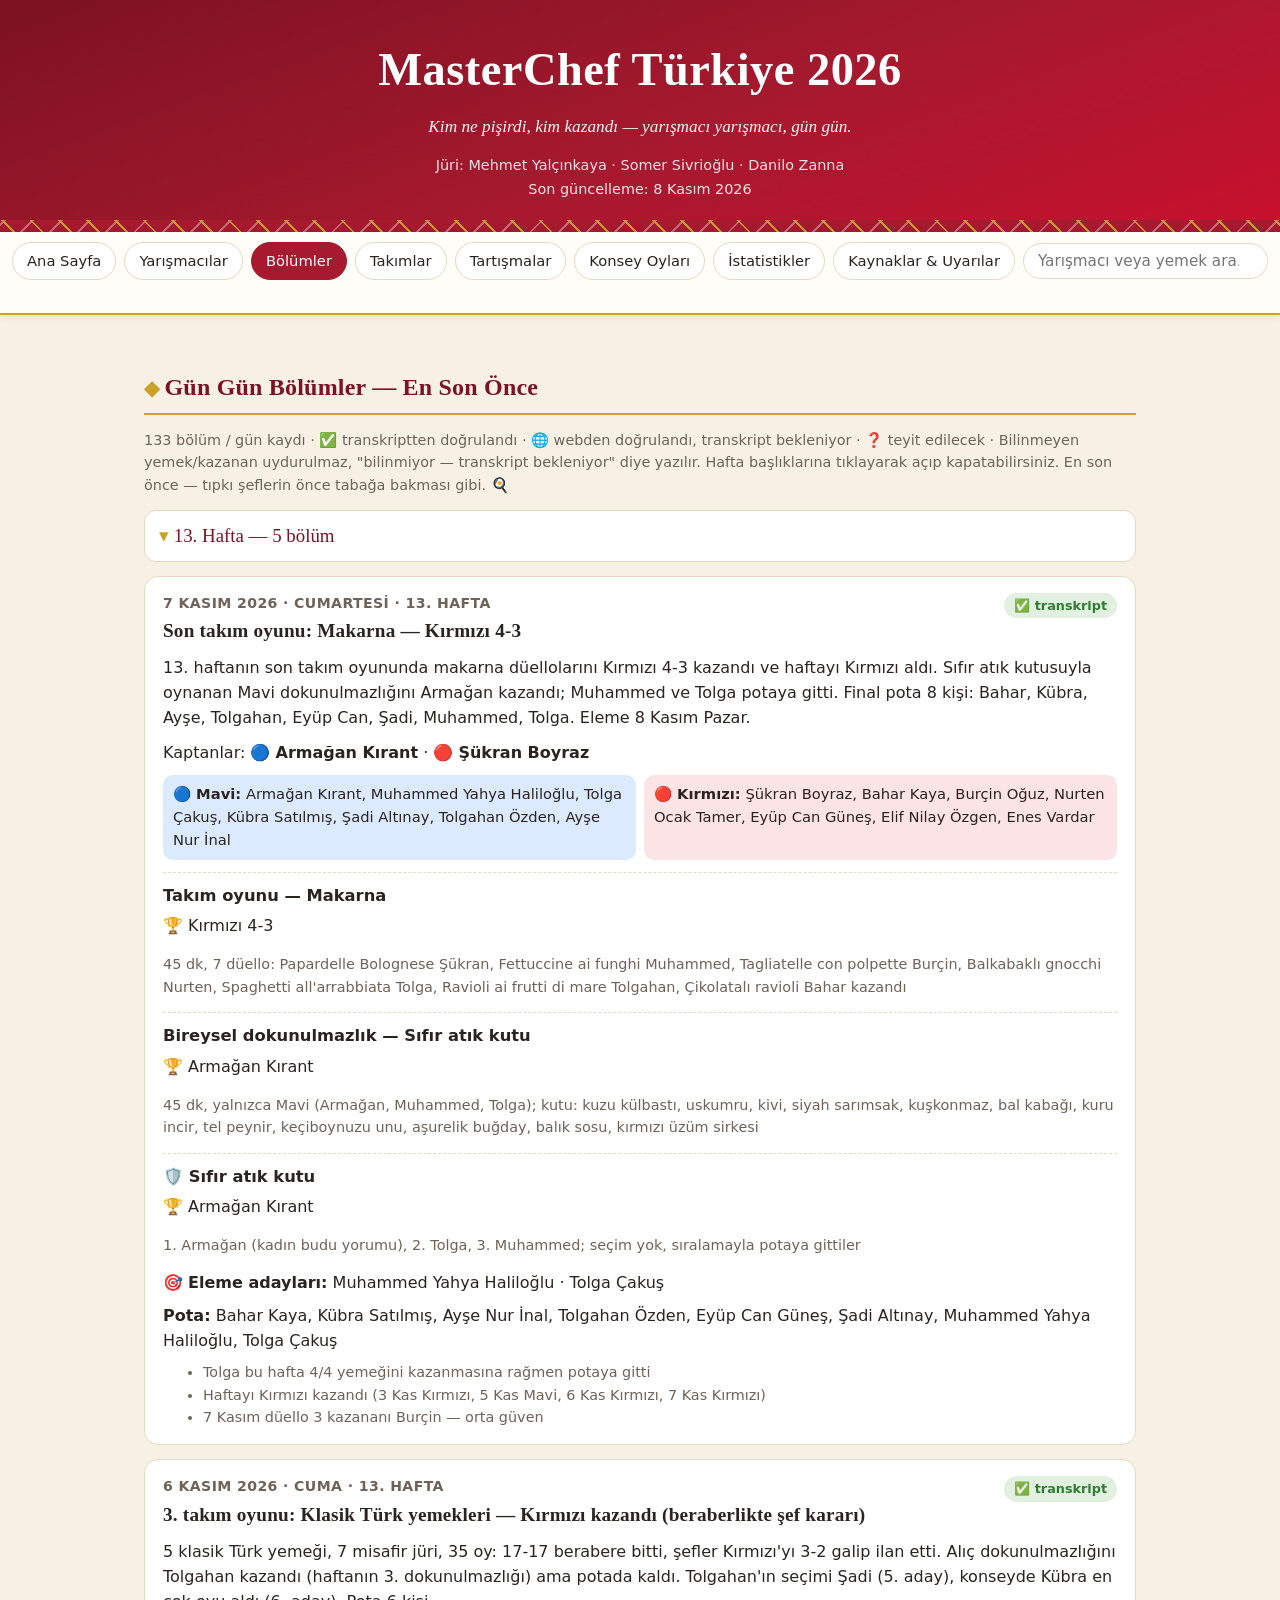
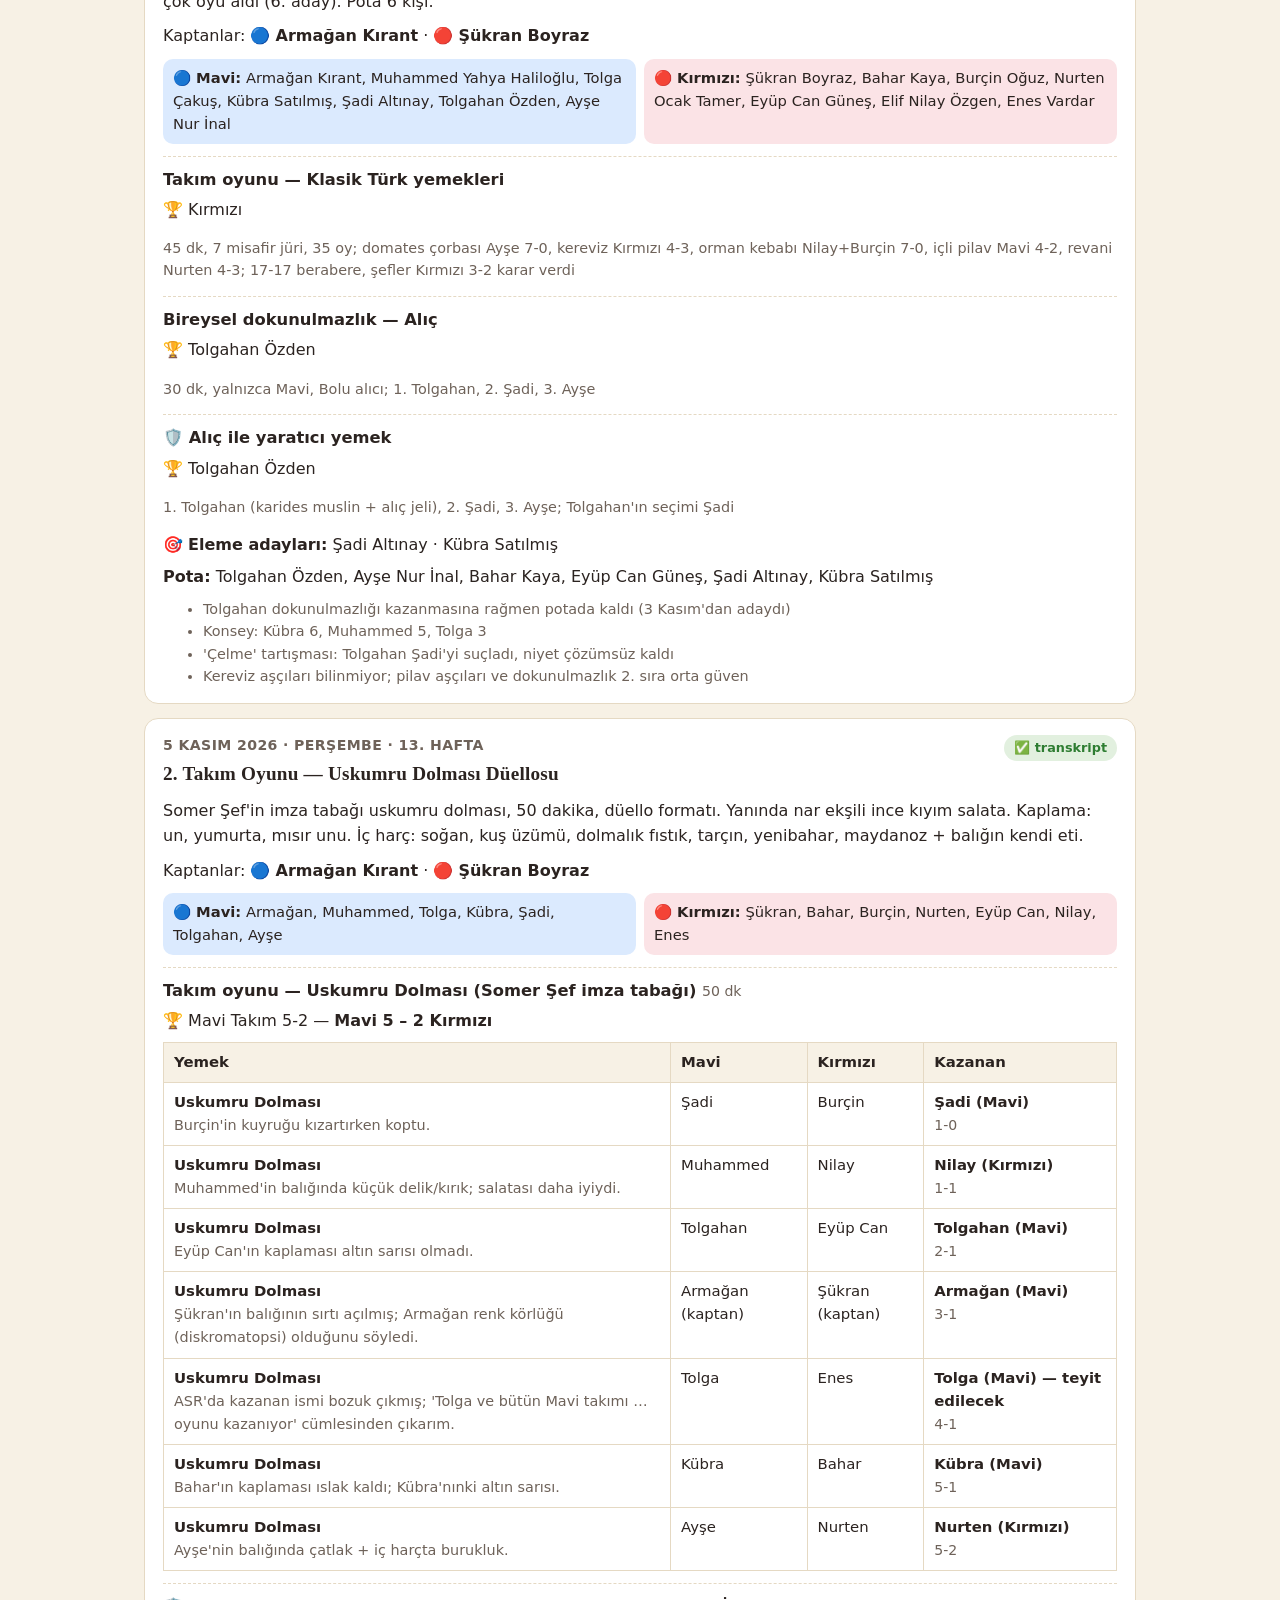
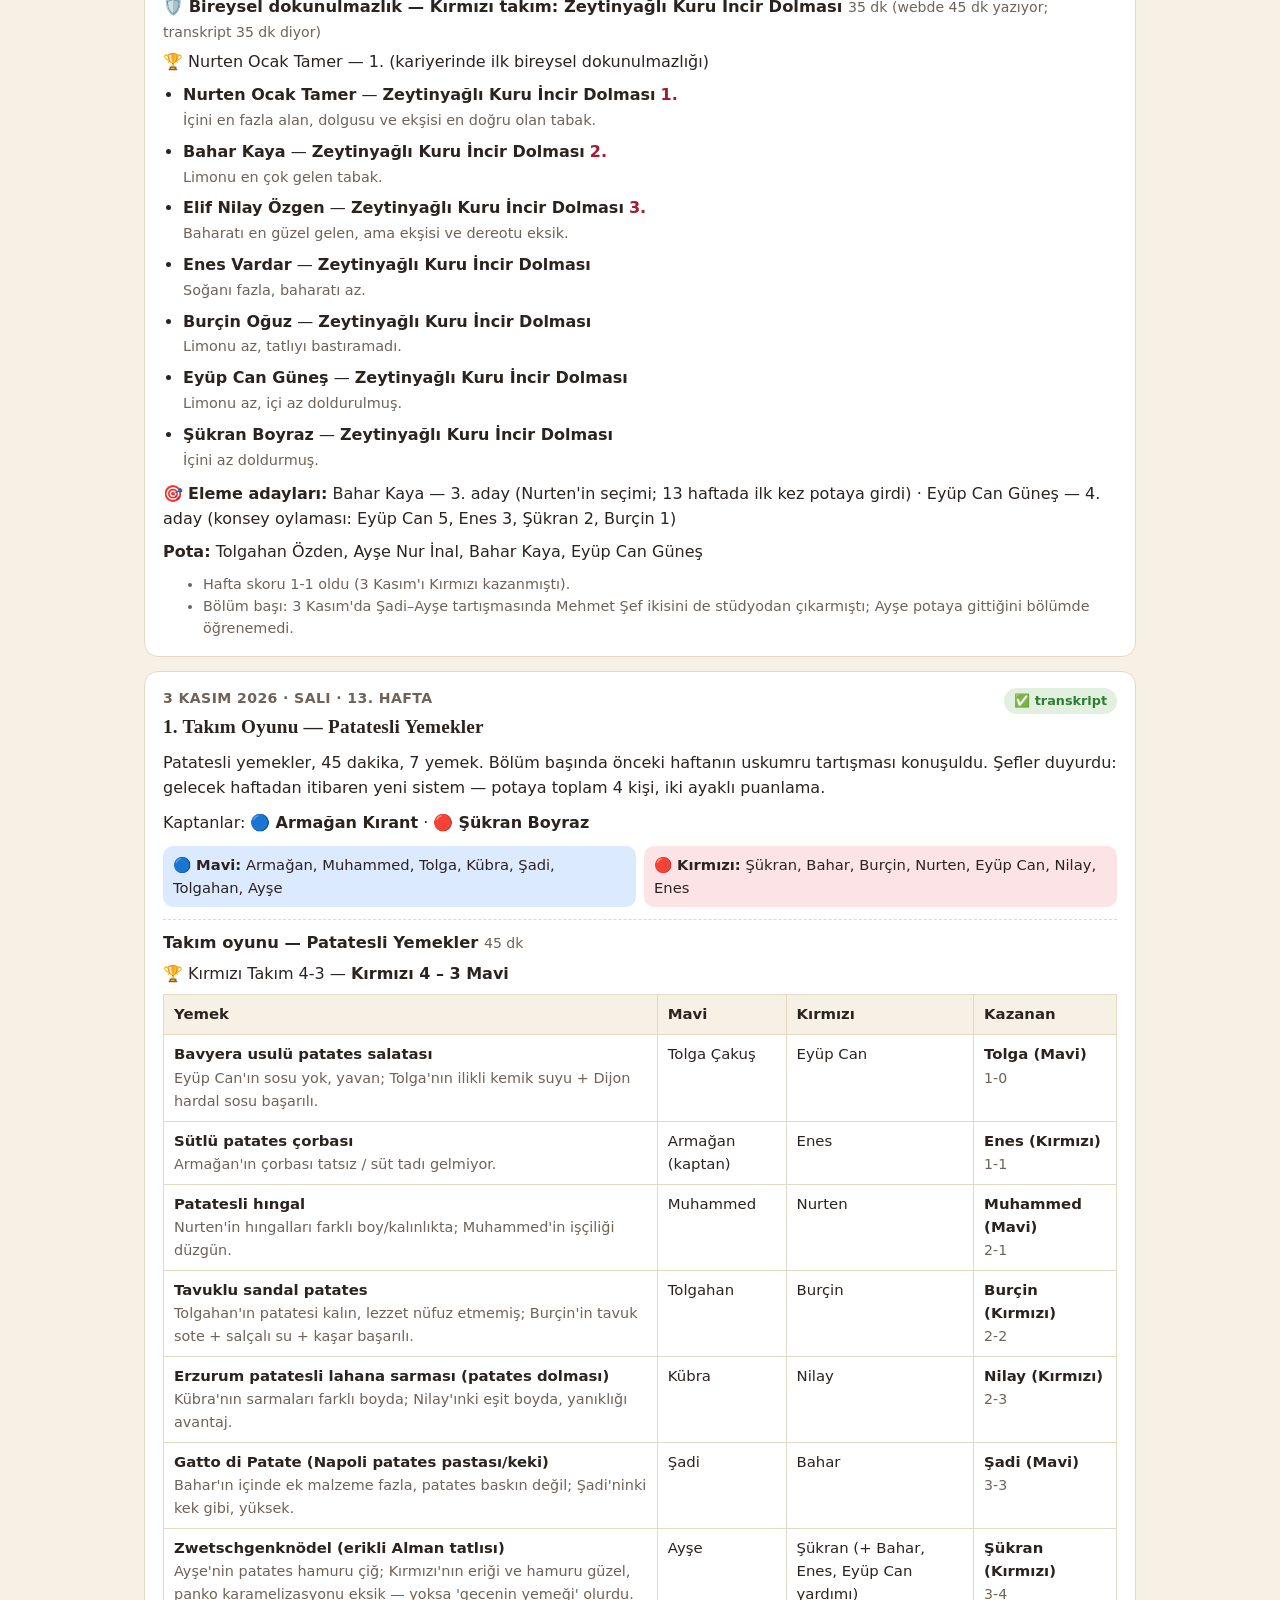
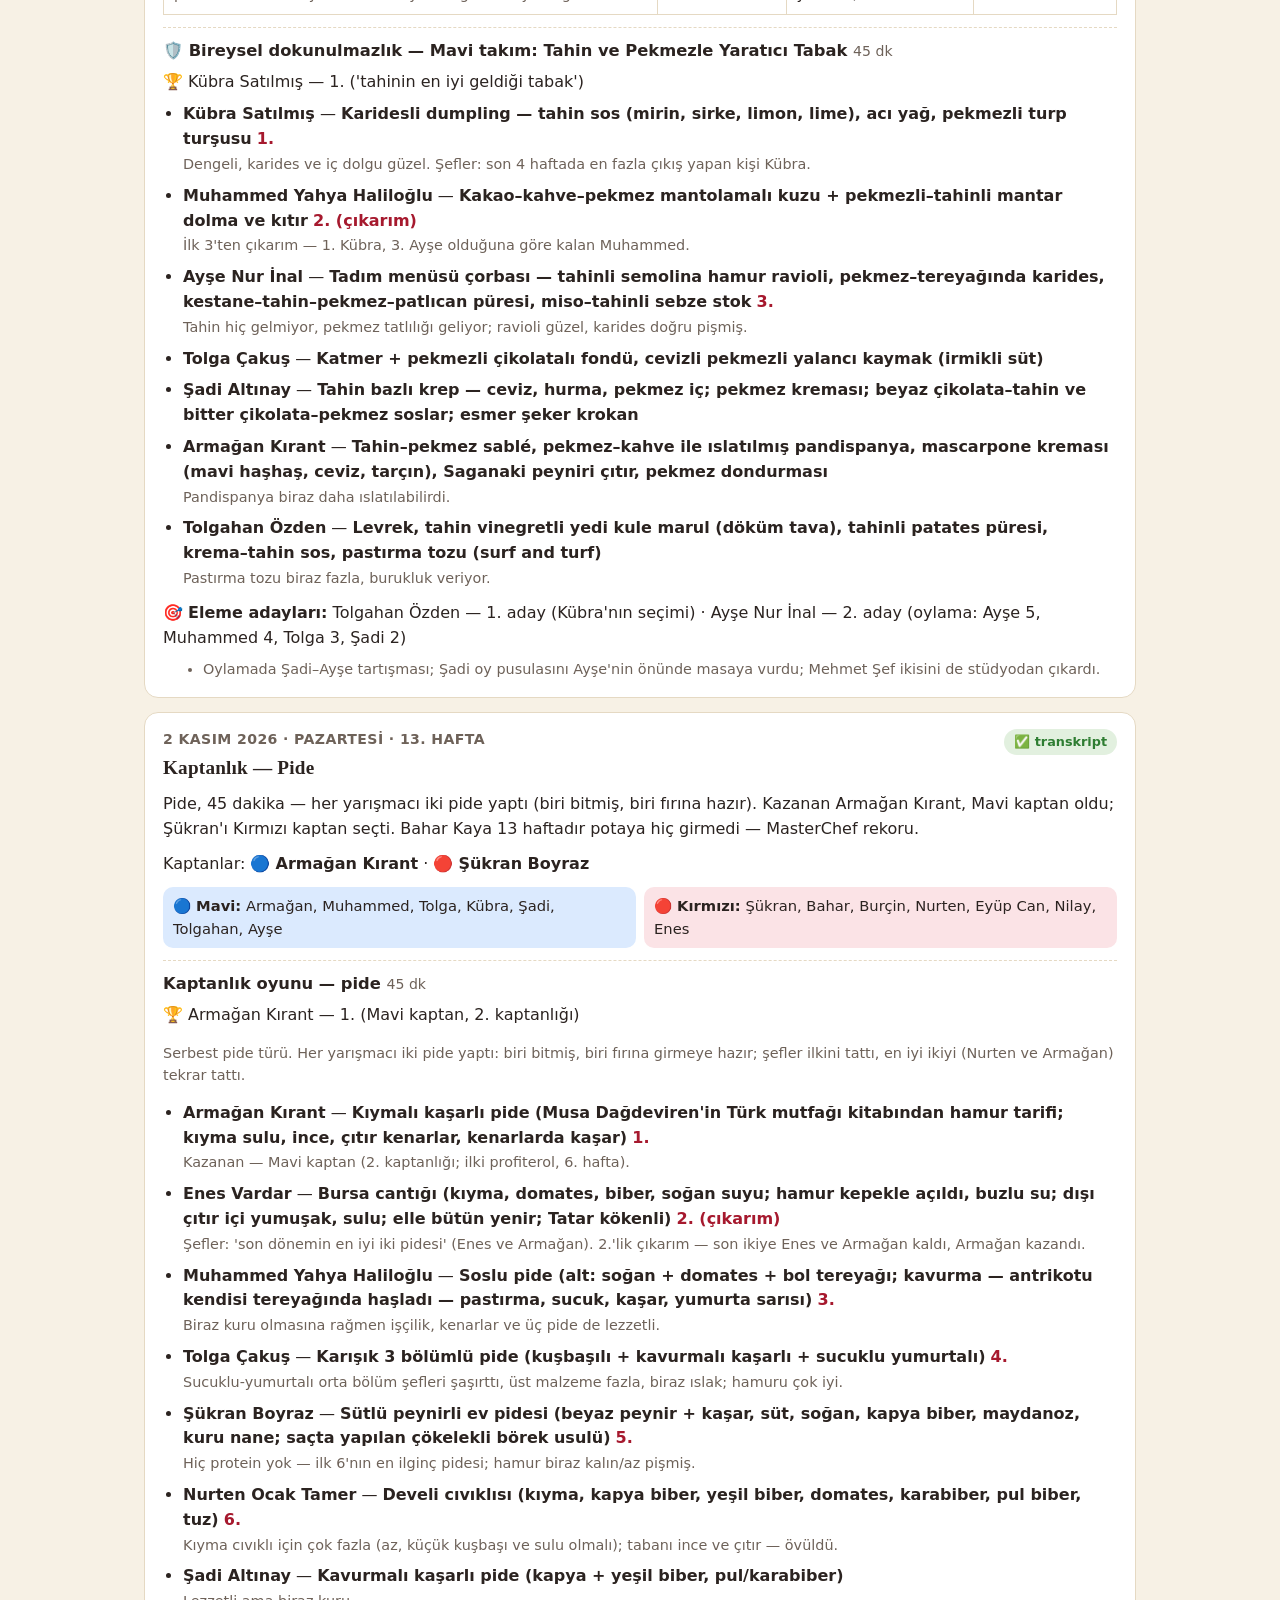
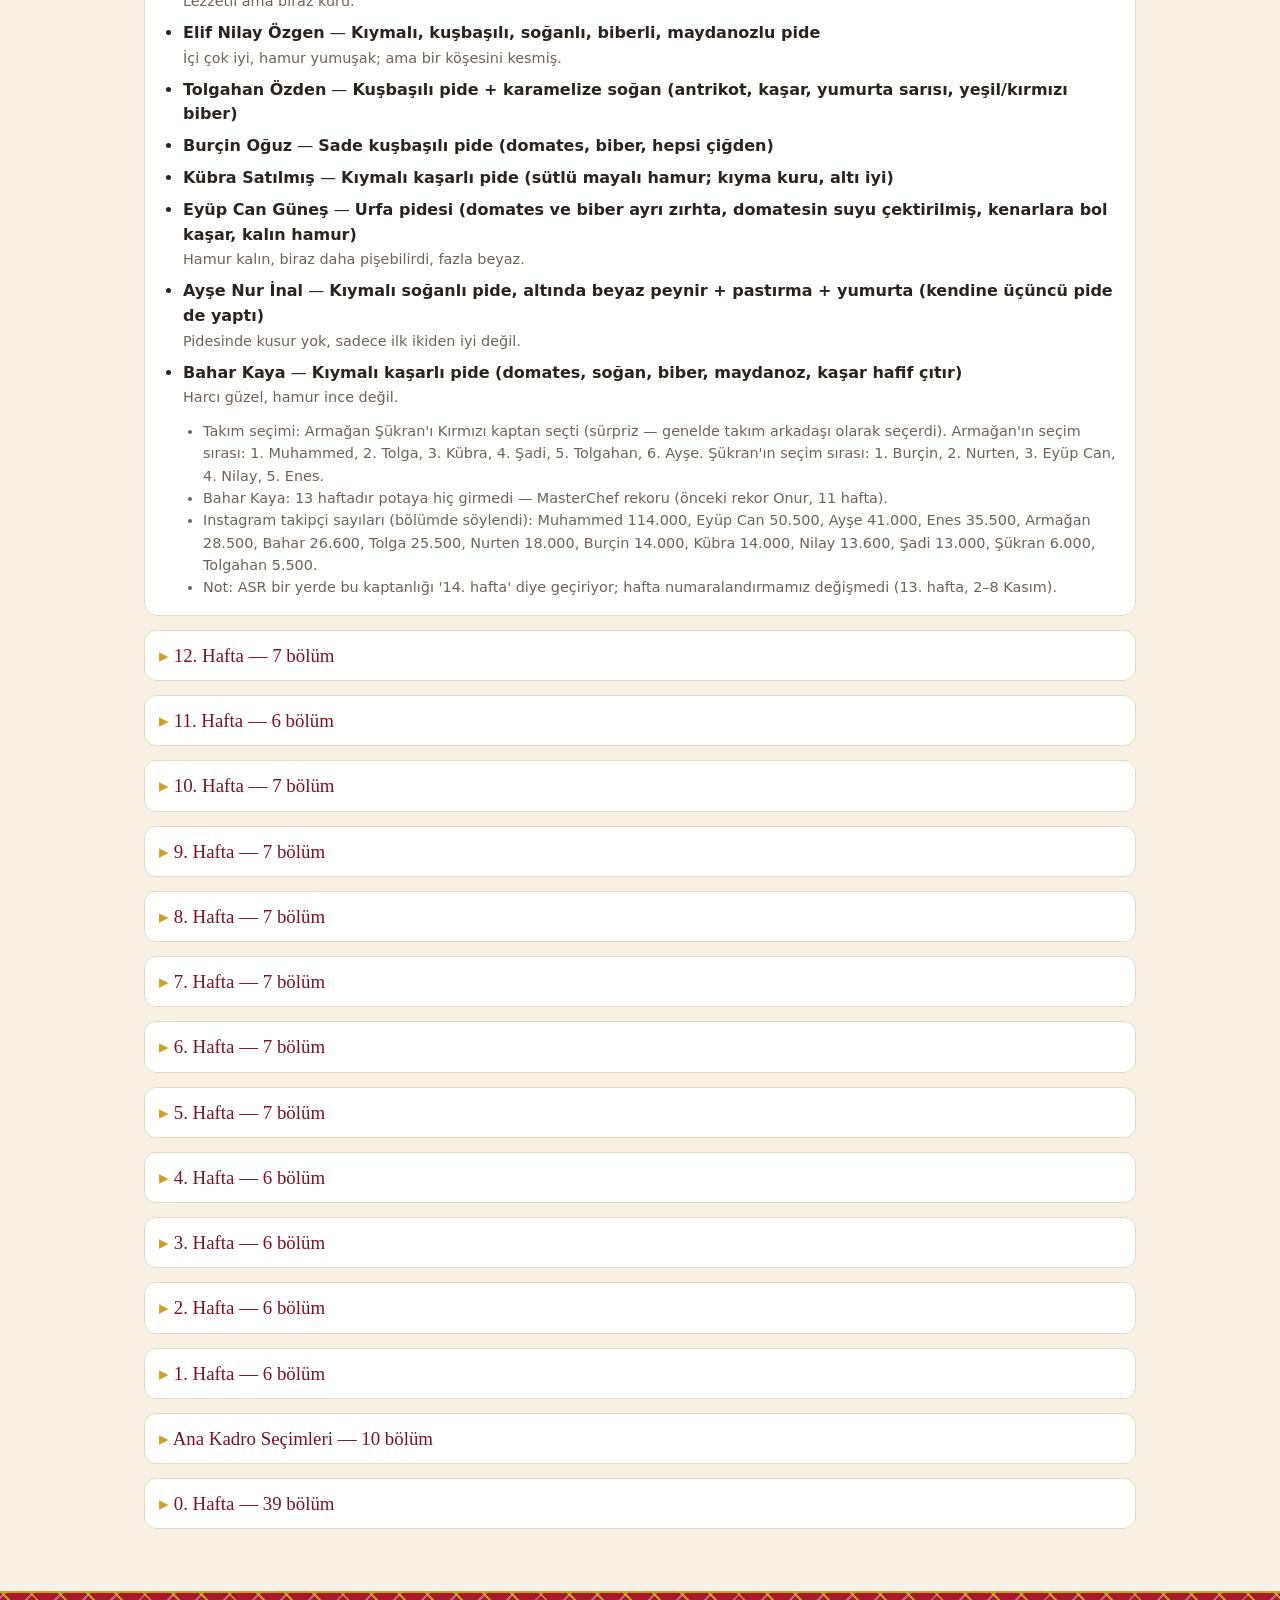
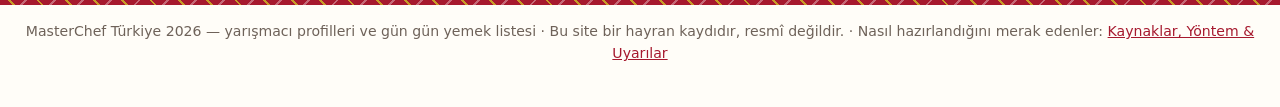
==== bolumler.html @ c8fa5829 "MasterChefTurkiye multi-page fan site: stats on home + team-combo analytics" ====
<!DOCTYPE html>
<html lang="tr">
<head>
<meta charset="UTF-8">
<meta name="viewport" content="width=device-width, initial-scale=1.0">
<title>Bölümler — MasterChef Türkiye 2026</title>
<meta name="description" content="MasterChef Türkiye 2026 bölümleri gün gün: menüler, kazananlar, dokunulmazlıklar ve elemeler. En son önce.">
<link rel="stylesheet" href="styles.css">
</head>
<body>
<header class="hero">
  <h1>MasterChef Türkiye 2026</h1>
  <p class="tagline">Kim ne pişirdi, kim kazandı — yarışmacı yarışmacı, gün gün.</p>
  <p class="meta">Jüri: Mehmet Yalçınkaya · Somer Sivrioğlu · Danilo Zanna<br><span id="updated">Son güncelleme: 8 Kasım 2026</span></p>
  <div class="kilim" aria-hidden="true"></div>
</header>
<nav class="sticky" aria-label="Sayfa gezinmesi">
  <a href="index.html">Ana Sayfa</a>
  <a href="yarismacilar.html">Yarışmacılar</a>
  <a href="bolumler.html" class="active">Bölümler</a>
  <a href="takimlar.html">Takımlar</a>
  <a href="tartismalar.html">Tartışmalar</a>
  <a href="konsey.html">Konsey Oyları</a>
  <a href="istatistikler.html">İstatistikler</a>
  <a href="kaynaklar.html">Kaynaklar &amp; Uyarılar</a>
  <input type="search" id="search" placeholder="Yarışmacı veya yemek ara… (ör. Kübra, uskumru, Fesenjan)" aria-label="Yarışmacı veya yemek ara">
  <span class="search-info" id="search-info"></span>
</nav>
<main>
  <p class="no-results" id="no-results" hidden>Aradığın şey bulunamadı — ya şefler henüz tatmadı, ya da yazımı farklı. Bir de "uskumru" yazmayı dene, o hep bulunuyor. 🍽️</p>
  <section id="episodes-section">
    <h2>Gün Gün Bölümler — En Son Önce</h2>
    <p class="note"><span id="ep-count"></span> · ✅ transkriptten doğrulandı · 🌐 webden doğrulandı, transkript bekleniyor · ❓ teyit edilecek · Bilinmeyen yemek/kazanan uydurulmaz, "bilinmiyor — transkript bekleniyor" diye yazılır. Hafta başlıklarına tıklayarak açıp kapatabilirsiniz. En son önce — tıpkı şeflerin önce tabağa bakması gibi. 🍳</p>
    <div id="episodes"></div>
  </section>
</main>
<footer>
  <div class="kilim" aria-hidden="true"></div>
  <p>MasterChef Türkiye 2026 — yarışmacı profilleri ve gün gün yemek listesi · Bu site bir hayran kaydıdır, resmî değildir. · Nasıl hazırlandığını merak edenler: <a href="kaynaklar.html">Kaynaklar, Yöntem &amp; Uyarılar</a></p>
</footer>
<button type="button" id="to-top" aria-label="Yukarı çık" hidden>↑ Yukarı</button>
<script src="data.js"></script>
<script src="discussions.js"></script>
<script src="votes.js"></script>
<script src="app.js"></script>
</body>
</html>
---- styles.css ----
/* MasterChef Türkiye 2026 — Türk dokulu, sıcak, düzenli
   Kırmızı #A6192E · krem #F7F1E5 · kömür #2B2320 · altın #C9A227 */
:root{
  --red:#A6192E; --red2:#C8102E; --red-dark:#7C1222; --cream:#F7F1E5; --cream2:#FDF9F0;
  --ink:#2B2320; --muted:#6E6259; --line:#E5D9C3; --gold:#C9A227; --gold-bg:#F5EAD0;
  --blue:#1D4ED8; --blue-bg:#DBEAFE; --red-bg:#FBE3E6; --green:#2E7D32; --green-bg:#E2F0DF;
  --amber:#8A6D00; --amber-bg:#FBF3D5; --card:#FFFFFF;
}
*{box-sizing:border-box}
body{margin:0;font-family:system-ui,-apple-system,"Segoe UI",Roboto,Arial,sans-serif;background:var(--cream);color:var(--ink);line-height:1.55}
h1,h2,h3{font-family:Georgia,"Times New Roman",serif;color:var(--red-dark);letter-spacing:.2px}
a{color:var(--red)}
.kilim{height:12px;background-color:var(--red);background-image:repeating-linear-gradient(45deg,transparent 0 9px,rgba(201,162,39,.95) 9px 11px,transparent 11px 20px),repeating-linear-gradient(-45deg,transparent 0 9px,rgba(255,255,255,.35) 9px 11px,transparent 11px 20px)}
header.hero{background:linear-gradient(160deg,var(--red-dark),var(--red) 55%,var(--red2));color:#fff;padding:34px 16px 0;text-align:center}
header.hero h1{margin:0;color:#fff;font-size:clamp(1.9rem,5.5vw,2.9rem);letter-spacing:.5px}
header.hero .tagline{margin:8px auto 0;max-width:760px;font-family:Georgia,serif;font-style:italic;font-size:1.08rem;opacity:.96}
header.hero .meta{font-size:.9rem;opacity:.88;margin:12px 0 18px;line-height:1.7}
header.hero .kilim{margin:0 -16px}
nav.sticky{position:sticky;top:0;z-index:20;background:#FFFDF8;border-bottom:2px solid var(--gold);padding:10px 12px;display:flex;flex-wrap:wrap;gap:8px;align-items:center;justify-content:center;box-shadow:0 2px 8px rgba(43,35,32,.08)}
nav.sticky button{border:1px solid var(--line);background:#fff;border-radius:999px;padding:7px 14px;font-size:.92rem;cursor:pointer;font-family:inherit;color:var(--ink)}
nav.sticky button:hover{border-color:var(--red);color:var(--red)}
nav.sticky button.active{background:var(--red);color:#fff;border-color:var(--red)}
nav.sticky input[type="search"]{border:1px solid var(--line);border-radius:999px;padding:8px 14px;font-size:.95rem;min-width:230px;flex:1;max-width:340px;font-family:inherit;background:#fff}
.search-info{width:100%;text-align:center;color:var(--muted);font-size:.85rem;min-height:1.1em}
main{max-width:1020px;margin:0 auto;padding:16px 14px 48px}
h2{margin:38px 0 10px;font-size:1.5rem;border-bottom:2px solid var(--gold);padding-bottom:6px}
h2::before{content:"◆ ";color:var(--gold);font-size:.85em}
h3{margin:20px 0 8px;font-size:1.15rem}
.summary{display:grid;grid-template-columns:repeat(auto-fit,minmax(230px,1fr));gap:12px;margin:18px 0 6px}
.stat{background:var(--card);border:1px solid var(--line);border-top:4px solid var(--red);border-radius:12px;padding:14px 16px}
.stat-num{font-size:2.1rem;font-weight:800;color:var(--red);display:block;line-height:1.1;font-family:Georgia,serif}
.stat-label{font-weight:700}
.stat-names{color:var(--muted);font-size:.88rem;display:block;margin-top:6px}
.note{color:var(--muted);font-size:.9rem}

/* Yarışmacı kartları */
.contestants-grid{display:grid;grid-template-columns:repeat(auto-fill,minmax(250px,1fr));gap:14px;margin-top:14px}
.contestant{background:var(--card);border:1px solid var(--line);border-radius:14px;padding:14px 16px;cursor:pointer;transition:transform .12s ease,box-shadow .12s ease,border-color .12s ease;text-align:left;font-family:inherit;width:100%}
.contestant:hover,.contestant:focus-visible{transform:translateY(-2px);box-shadow:0 6px 18px rgba(43,35,32,.14);border-color:var(--gold);outline:none}
.contestant.selected{border:2px solid var(--red);box-shadow:0 6px 18px rgba(166,25,46,.18)}
.contestant h4{margin:0 0 4px;font-family:Georgia,serif;font-size:1.12rem;color:var(--ink)}
.c-meta{color:var(--muted);font-size:.88rem;margin:4px 0 8px}
.c-stats{display:flex;gap:6px;flex-wrap:wrap;margin:8px 0}
.c-stat{background:var(--cream);border:1px solid var(--line);border-radius:8px;padding:4px 9px;font-size:.83rem}
.c-stat b{color:var(--red)}
.team-chip{display:inline-block;border-radius:999px;padding:2px 10px;font-size:.8rem;font-weight:700}
.team-chip.blue{background:var(--blue-bg);color:#1E40AF}
.team-chip.red{background:var(--red-bg);color:var(--red-dark)}
.contestant .hint{color:var(--muted);font-size:.82rem;margin:8px 0 0}
.filter-row{display:flex;gap:8px;flex-wrap:wrap;margin:10px 0}
.filter-row button{border:1px solid var(--line);background:#fff;border-radius:999px;padding:6px 13px;cursor:pointer;font-family:inherit}
.filter-row button.active{background:var(--ink);color:#fff;border-color:var(--ink)}

/* Detay paneli */
.detail-panel{background:#fff;border:2px solid var(--red);border-radius:16px;padding:20px 22px;margin:18px 0;scroll-margin-top:80px}
.detail-panel h3{margin:0 0 4px;font-size:1.5rem}
.detail-head{display:flex;justify-content:space-between;align-items:flex-start;gap:12px;flex-wrap:wrap}
.detail-close{border:1px solid var(--line);background:#fff;border-radius:999px;padding:6px 14px;cursor:pointer;font-family:inherit;font-size:.9rem}
.detail-close:hover{border-color:var(--red);color:var(--red)}
.detail-tiles{display:grid;grid-template-columns:repeat(auto-fit,minmax(120px,1fr));gap:10px;margin:14px 0}
.tile{background:var(--cream);border:1px solid var(--line);border-radius:10px;padding:10px 12px;text-align:center}
.tile b{display:block;font-size:1.5rem;color:var(--red);font-family:Georgia,serif;line-height:1.1}
.tile span{font-size:.83rem;color:var(--muted)}
.detail-panel h4{margin:18px 0 6px;font-family:Georgia,serif;color:var(--red-dark);font-size:1.08rem;border-bottom:1px solid var(--line);padding-bottom:4px}
.record{border-left:4px solid var(--gold);background:var(--gold-bg);padding:10px 12px;border-radius:0 10px 10px 0;margin:10px 0;font-size:.95rem}
.timeline{list-style:none;margin:8px 0;padding:0}
.timeline li{padding:6px 0 6px 16px;border-left:3px solid var(--gold);margin-left:4px;position:relative}
.timeline li::before{content:"";position:absolute;left:-7px;top:12px;width:11px;height:11px;border-radius:50%;background:var(--red);border:2px solid #fff;box-shadow:0 0 0 1px var(--red)}
.timeline .t-date{font-weight:700;color:var(--red-dark);font-size:.9rem}
ul.wins-list,ul.dish-profile-list{margin:8px 0;padding-left:20px}
ul.wins-list li,ul.dish-profile-list li{margin:6px 0;font-size:.95rem}
.dish-date{color:var(--muted);font-size:.85rem}

/* Bölümler */
.ep{background:var(--card);border:1px solid var(--line);border-radius:14px;padding:16px 18px;margin:14px 0;scroll-margin-top:70px}
.ep-head{display:flex;justify-content:space-between;align-items:flex-start;gap:10px;flex-wrap:wrap}
.ep-date{color:var(--muted);font-size:.88rem;font-weight:600;text-transform:uppercase;letter-spacing:.4px}
.ep h3{margin:2px 0 0;font-size:1.2rem;color:var(--ink)}
.ep-summary{margin:10px 0}
.badge{display:inline-block;border-radius:999px;padding:3px 10px;font-size:.8rem;font-weight:700;white-space:nowrap}
.badge-t{background:var(--green-bg);color:var(--green)}
.badge-w{background:var(--amber-bg);color:var(--amber)}
.badge-q{background:var(--amber-bg);color:var(--amber)}
.badge-out{background:#E8E0D2;color:#5B5347}
.badge-gold{background:var(--gold-bg);color:#7A5E00}
.captains{margin:8px 0}
.teams{display:grid;grid-template-columns:1fr 1fr;gap:8px;margin:10px 0}
.team{border-radius:10px;padding:8px 10px;font-size:.92rem}
.team-blue{background:var(--blue-bg)}
.team-red{background:var(--red-bg)}
.game,.immunity{border-top:1px dashed var(--line);margin-top:12px;padding-top:10px}
.game h4,.immunity h4{margin:0 0 6px;font-size:1.02rem}
.dur{color:var(--muted);font-weight:400;font-size:.88rem}
.winner-line{margin:6px 0}
.score{color:var(--muted);font-size:.88rem}
.result{color:var(--green);font-weight:600}
.rank{color:var(--red);font-weight:700}
.table-wrap{overflow-x:auto;margin:8px 0}
table.dish-table{width:100%;border-collapse:collapse;font-size:.93rem;min-width:560px}
table.dish-table th,table.dish-table td{border:1px solid var(--line);padding:8px 10px;text-align:left;vertical-align:top}
table.dish-table th{background:var(--cream)}
ul.dish-list{margin:8px 0;padding-left:20px}
ul.dish-list li{margin:7px 0}
.candidates,.pot,.eliminated{margin:8px 0}
.eliminated{color:var(--red);font-weight:600}
.ep-notes{color:var(--muted);font-size:.9rem;margin:8px 0 0}
details.week-group{margin:14px 0}
details.week-group>summary{cursor:pointer;font-family:Georgia,serif;font-size:1.18rem;color:var(--red-dark);padding:10px 14px;background:#fff;border:1px solid var(--line);border-radius:12px;list-style:none}
details.week-group>summary::-webkit-details-marker{display:none}
details.week-group>summary::before{content:"▸ ";color:var(--gold)}
details.week-group[open ]>summary::before{content:"▾ ";color:var(--gold)}
details.week-group>summary:hover{border-color:var(--gold)}

/* Takımlar */
.teams-grid{display:grid;grid-template-columns:1fr 1fr;gap:8px;margin:10px 0}
.team-col{border-radius:10px;padding:10px 12px}
.team-col h4{margin:0 0 8px;font-size:1rem}
.team-roster{list-style:none;margin:0;padding:0;display:flex;flex-wrap:wrap;gap:6px}
.team-member{border:1px solid var(--line);background:#fff;border-radius:999px;padding:4px 11px;font-size:.88rem;cursor:pointer;font-family:inherit;color:var(--ink)}
.team-member:hover{border-color:var(--red);color:var(--red)}
.team-member.captain{border-color:var(--gold);background:var(--gold-bg);font-weight:700}
.captain-badge{font-size:.8rem;color:#7A5E00}

/* Tartışmalar */
.discussion{background:#fff;border:1px solid var(--line);border-left:5px solid var(--red);border-radius:12px;padding:14px 18px;margin:14px 0}
.discussion.gundem{border-left-color:var(--gold)}
.discussion h3{margin:0 0 4px;font-size:1.15rem;color:var(--ink)}
.disc-date{color:var(--muted);font-size:.88rem;font-weight:600}
.chips{display:flex;gap:6px;flex-wrap:wrap;margin:8px 0}
.chip{background:var(--cream);border:1px solid var(--line);border-radius:999px;padding:3px 11px;font-size:.85rem}
.disc-source{color:var(--muted);font-size:.85rem;margin:8px 0 0}
.kind-tag{display:inline-block;border-radius:999px;padding:2px 10px;font-size:.78rem;font-weight:700;margin-left:8px;vertical-align:middle}
.kind-tag.tartisma{background:var(--red-bg);color:var(--red-dark)}
.kind-tag.gundem{background:var(--gold-bg);color:#7A5E00}

/* Konsey Oyları */
.vote-ep{background:#fff;border:1px solid var(--line);border-left:5px solid var(--red);border-radius:12px;padding:16px 18px;margin:14px 0}
.vote-ep h3{margin:2px 0 0;font-size:1.2rem;color:var(--ink)}
.vote-ep h4{margin:16px 0 8px;font-family:Georgia,serif;color:var(--red-dark);font-size:1.08rem;border-bottom:1px solid var(--line);padding-bottom:4px}
.vote-bars{margin:8px 0}
.vote-bar-row{display:flex;align-items:center;gap:10px;margin:7px 0;font-size:.93rem}
.vote-bar-name{width:92px;text-align:right;font-weight:700;flex:none}
.vote-bar-track{flex:1;background:var(--cream);border:1px solid var(--line);border-radius:999px;height:16px;overflow:hidden}
.vote-bar-fill{display:block;height:100%;background:linear-gradient(90deg,var(--red),var(--red2))}
.vote-bar-row.top .vote-bar-fill{background:linear-gradient(90deg,var(--gold),#D4AF37)}
.vote-bar-row.top .vote-bar-name{color:var(--red)}
.vote-bar-count{width:56px;flex:none;color:var(--muted);font-size:.9rem}
.ballot-chips{display:flex;gap:6px;flex-wrap:wrap;margin:8px 0}
.ballot-chip{background:var(--gold-bg);border:1px solid var(--gold);border-radius:999px;padding:4px 11px;font-size:.88rem}
.ballot-chip .conf{color:var(--muted);font-size:.78rem}
.ballot-chip.unknown{background:var(--cream);border:1px dashed var(--line);color:var(--muted)}
.vote-post{border:1px dashed var(--gold);background:#FFFDF5;border-radius:10px;padding:10px 14px;margin:10px 0}
.vote-post h4{margin:0 0 6px;border-bottom:none;padding-bottom:0}
.vote-coverage{color:var(--muted);font-size:.88rem;margin:10px 0 0}
.vote-source{color:var(--muted);font-size:.85rem;margin:6px 0 0}
.vote-sub{margin:20px 0 8px}
.vote-sub h3{margin:0 0 4px;font-size:1.15rem}

/* İstatistikler */
.stats-grid{display:grid;grid-template-columns:repeat(auto-fit,minmax(260px,1fr));gap:14px;margin-top:14px}
.stat-board{background:#fff;border:1px solid var(--line);border-top:4px solid var(--gold);border-radius:12px;padding:14px 16px}
.stat-board h3{margin:0 0 8px;font-size:1.1rem}
.stat-board ol{margin:0;padding-left:22px}
.stat-board li{margin:6px 0;font-size:.95rem}
.stat-board li b{color:var(--red)}
.record-card{background:var(--red);color:#fff;border-radius:14px;padding:18px 20px;margin-top:14px}
.record-card h3{color:#fff;margin:0 0 6px}
.record-card p{margin:6px 0;opacity:.96}

footer{border-top:2px solid var(--gold);padding:0 0 28px;text-align:center;color:var(--muted);font-size:.88rem;background:#FFFDF8}
footer .kilim{margin-bottom:16px}
footer p{padding:0 16px}
#sources-section ul{font-size:.95rem}
#sources-section li{margin:5px 0}
/* ---- Kaynaklar & kullanım kolaylığı (Kas 2026) ---- */
html{scroll-behavior:smooth}
@media (prefers-reduced-motion:reduce){html{scroll-behavior:auto}}
.hero-joke{margin:10px auto 0;max-width:720px;font-size:.98rem;opacity:.92}
.hero-joke::before{content:"";display:block}
:focus-visible{outline:3px solid var(--gold);outline-offset:2px}
nav.sticky button:focus-visible,.filter-row button:focus-visible,.detail-close:focus-visible,.team-member:focus-visible{outline:3px solid var(--gold);outline-offset:2px}

/* Nasıl kullanılır */
.howto{margin:22px 0 6px}
.howto-title{margin:0 0 4px}
.howto-sub{font-size:.85rem;color:var(--muted);font-family:system-ui,-apple-system,"Segoe UI",Roboto,Arial,sans-serif;font-weight:400}
.howto-grid{display:grid;grid-template-columns:repeat(auto-fit,minmax(240px,1fr));gap:12px;margin-top:12px}
.howto-card{background:var(--card);border:1px solid var(--line);border-radius:14px;padding:16px 18px;transition:transform .12s ease,box-shadow .12s ease}
.howto-card:hover{transform:translateY(-2px);box-shadow:0 6px 18px rgba(43,35,32,.12)}
.howto-card h3{margin:6px 0 4px;font-size:1.08rem}
.howto-card p{margin:0;font-size:.93rem;color:var(--ink)}
.howto-num{display:inline-flex;align-items:center;justify-content:center;width:30px;height:30px;border-radius:50%;background:var(--red);color:#fff;font-weight:800;font-family:Georgia,serif;font-size:1rem}

/* Arama sonucu yok */
.no-results{background:var(--gold-bg);border:1px solid var(--gold);border-radius:12px;padding:14px 18px;margin:16px 0;font-size:.97rem}

/* Kaynaklar & Uyarılar */
.sources-grid{display:grid;grid-template-columns:repeat(auto-fit,minmax(280px,1fr));gap:14px;margin-top:14px}
.source-card{background:var(--card);border:1px solid var(--line);border-top:4px solid var(--gold);border-radius:14px;padding:16px 18px}
.source-card h3{margin:0 0 10px;font-size:1.12rem}
.source-card ol,.source-card ul{margin:0;padding-left:20px;font-size:.93rem}
.source-card li{margin:7px 0}
.source-card p{font-size:.93rem;margin:8px 0}
.source-card a{font-weight:600}

/* Yukarı düğmesi */
#to-top{position:fixed;right:16px;bottom:16px;z-index:30;border:1px solid var(--red);background:var(--red);color:#fff;border-radius:999px;padding:10px 16px;font-size:.9rem;font-weight:700;cursor:pointer;font-family:inherit;box-shadow:0 4px 14px rgba(166,25,46,.35)}
#to-top:hover{background:var(--red-dark)}
#to-top[hidden]{display:none}

/* Kartlara hafif yükselme */
.stat-board{transition:transform .12s ease,box-shadow .12s ease}
.stat-board:hover{transform:translateY(-2px);box-shadow:0 6px 16px rgba(43,35,32,.10)}
.stat{transition:transform .12s ease,box-shadow .12s ease}
.stat:hover{transform:translateY(-2px);box-shadow:0 6px 16px rgba(43,35,32,.10)}

/* ---- Çok sayfalı yapı (Kas 2026) ---- */
nav.sticky a{border:1px solid var(--line);background:#fff;border-radius:999px;padding:7px 14px;font-size:.92rem;cursor:pointer;font-family:inherit;color:var(--ink);text-decoration:none;display:inline-block}
nav.sticky a:hover{border-color:var(--red);color:var(--red)}
nav.sticky a.active{background:var(--red);color:#fff;border-color:var(--red)}
nav.sticky a:focus-visible{outline:3px solid var(--gold);outline-offset:2px}
.fan-badge{display:inline-block;margin:10px auto 0;background:rgba(255,255,255,.16);border:1px solid rgba(255,255,255,.45);border-radius:999px;padding:5px 14px;font-size:.88rem}
main section{margin-bottom:10px}
main section + section{margin-top:6px}

/* Ana sayfa keşif kartları */
.page-links{display:grid;grid-template-columns:repeat(auto-fit,minmax(240px,1fr));gap:12px;margin-top:14px}
.page-card{display:block;background:var(--card);border:1px solid var(--line);border-radius:14px;padding:16px 18px;text-decoration:none;color:var(--ink);transition:transform .12s ease,box-shadow .12s ease,border-color .12s ease}
.page-card:hover,.page-card:focus-visible{transform:translateY(-2px);box-shadow:0 6px 18px rgba(43,35,32,.14);border-color:var(--gold);outline:none}
.page-card h3{margin:0 0 6px;font-size:1.12rem;color:var(--ink)}
.page-card p{margin:0 0 10px;font-size:.92rem;color:var(--muted)}
.page-link-arrow{font-weight:700;color:var(--red);font-size:.9rem}

/* Kırmızı kart içindeki bağlantılar okunabilir kalsın */
.record-card a{color:#FFE9A8}
.record-card a:hover{color:#fff}

/* Takım kombinasyonları */
#team-combos .stat{margin:0 0 14px}
#team-combos h3{margin:22px 0 8px}

@media (max-width:640px){
  .teams{grid-template-columns:1fr}
  .teams-grid{grid-template-columns:1fr}
  main{padding:12px 10px 40px}
  .ep{padding:14px}
  .detail-panel{padding:16px}
  nav.sticky input[type="search"]{min-width:0;flex-basis:100%;max-width:none}
  nav.sticky a{padding:6px 11px;font-size:.88rem}
  header.hero{padding:26px 12px 0}
}
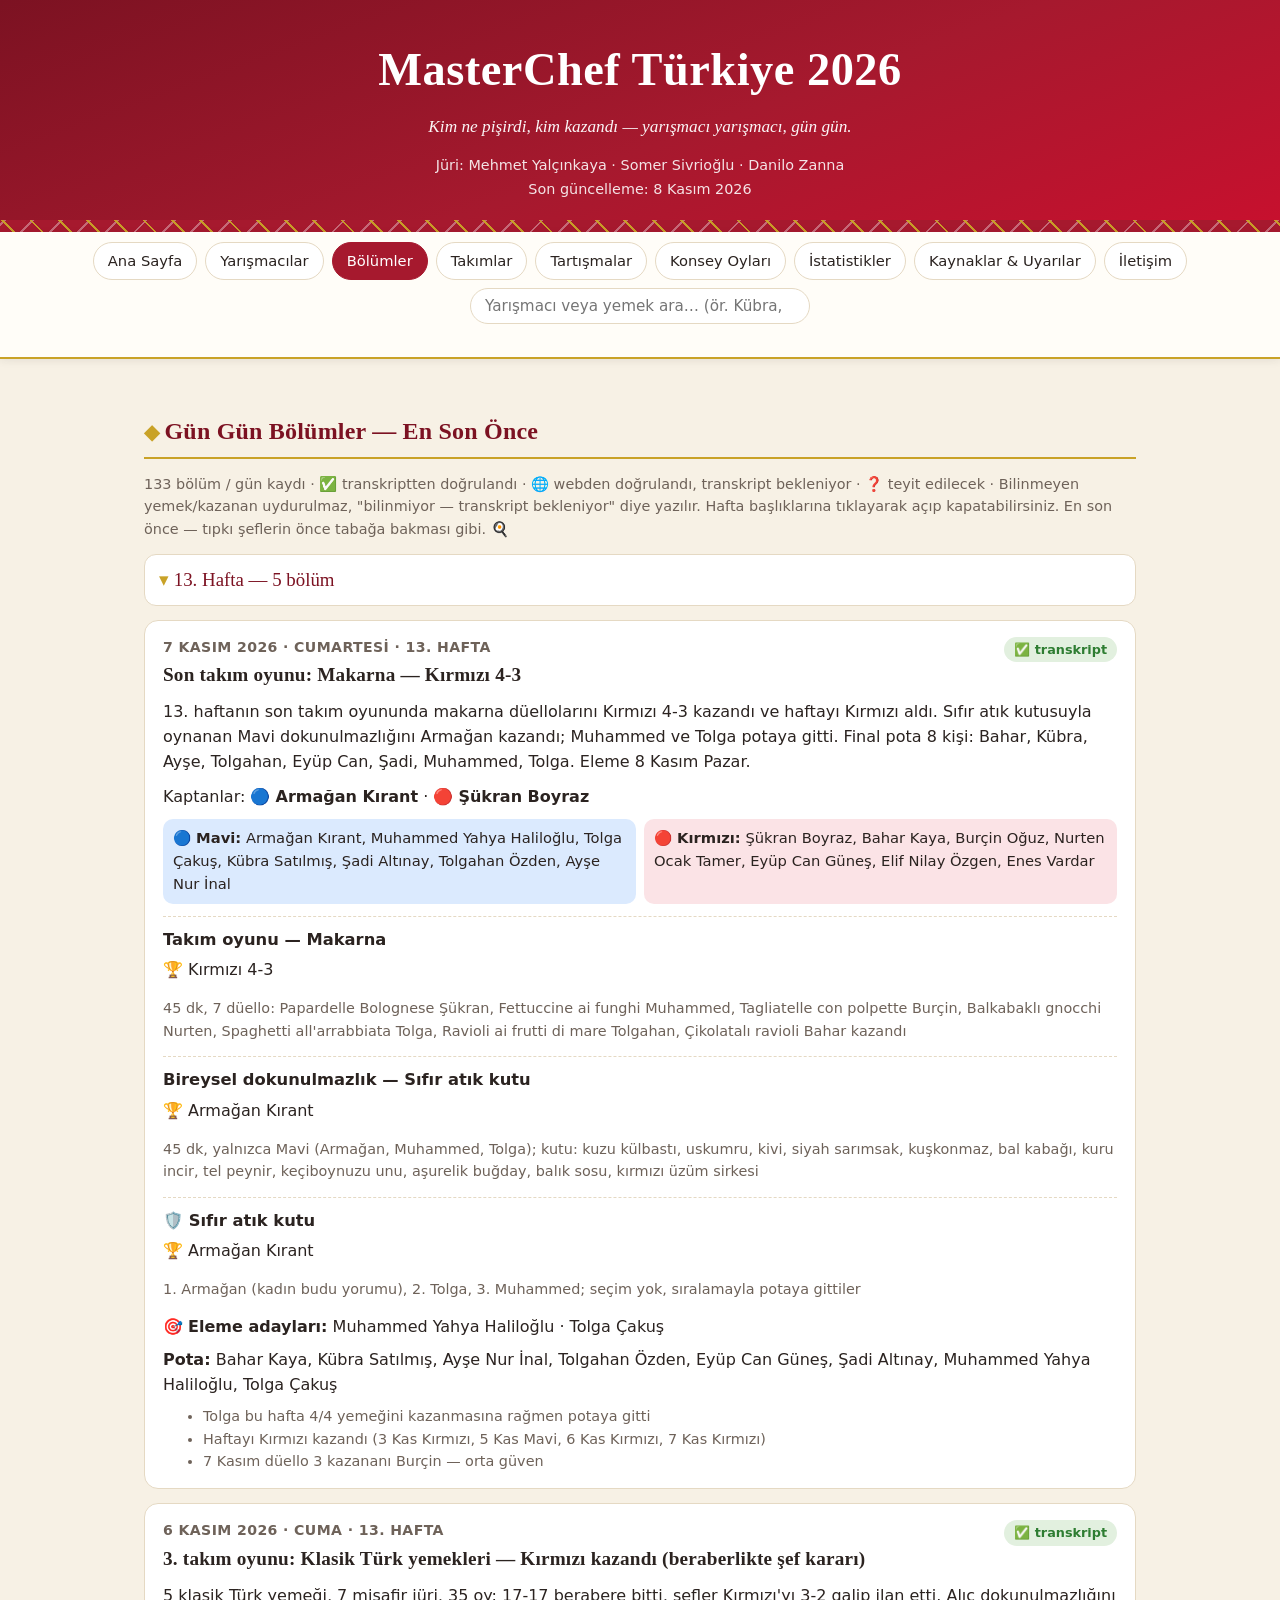
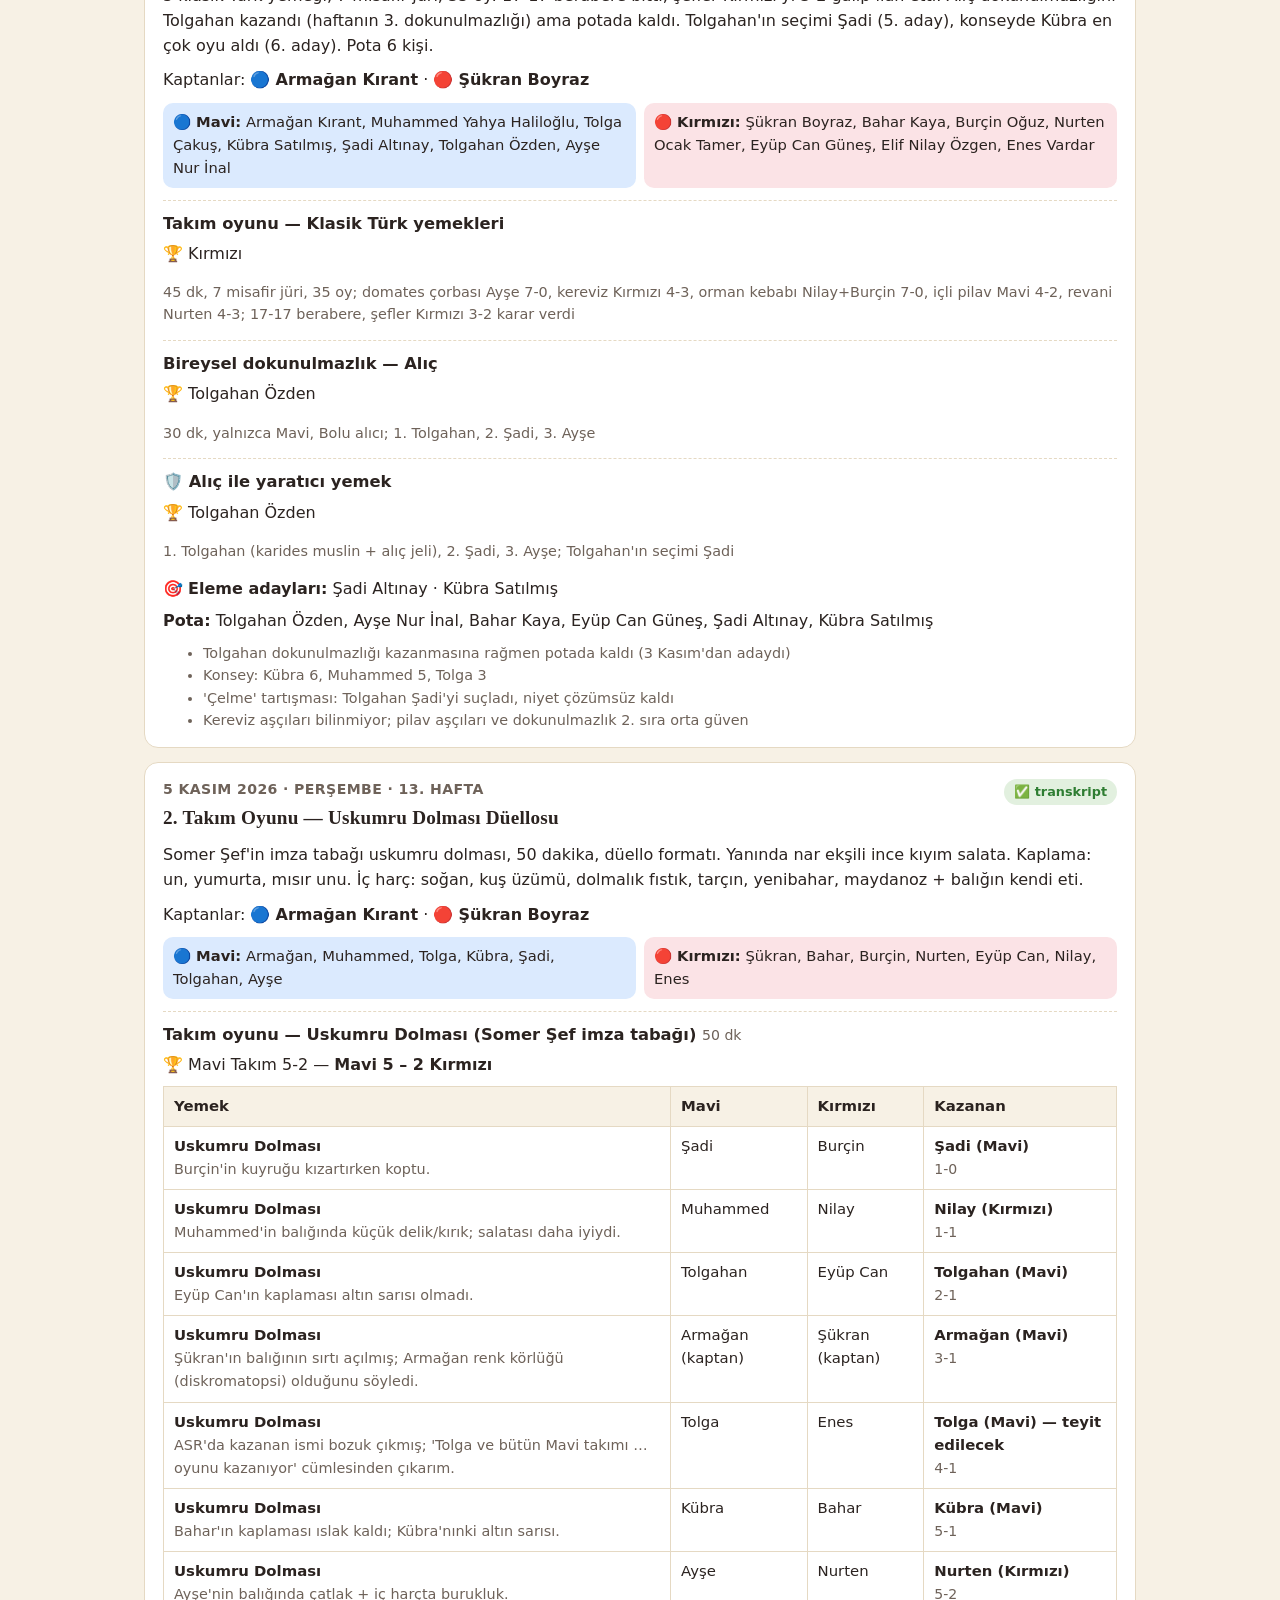
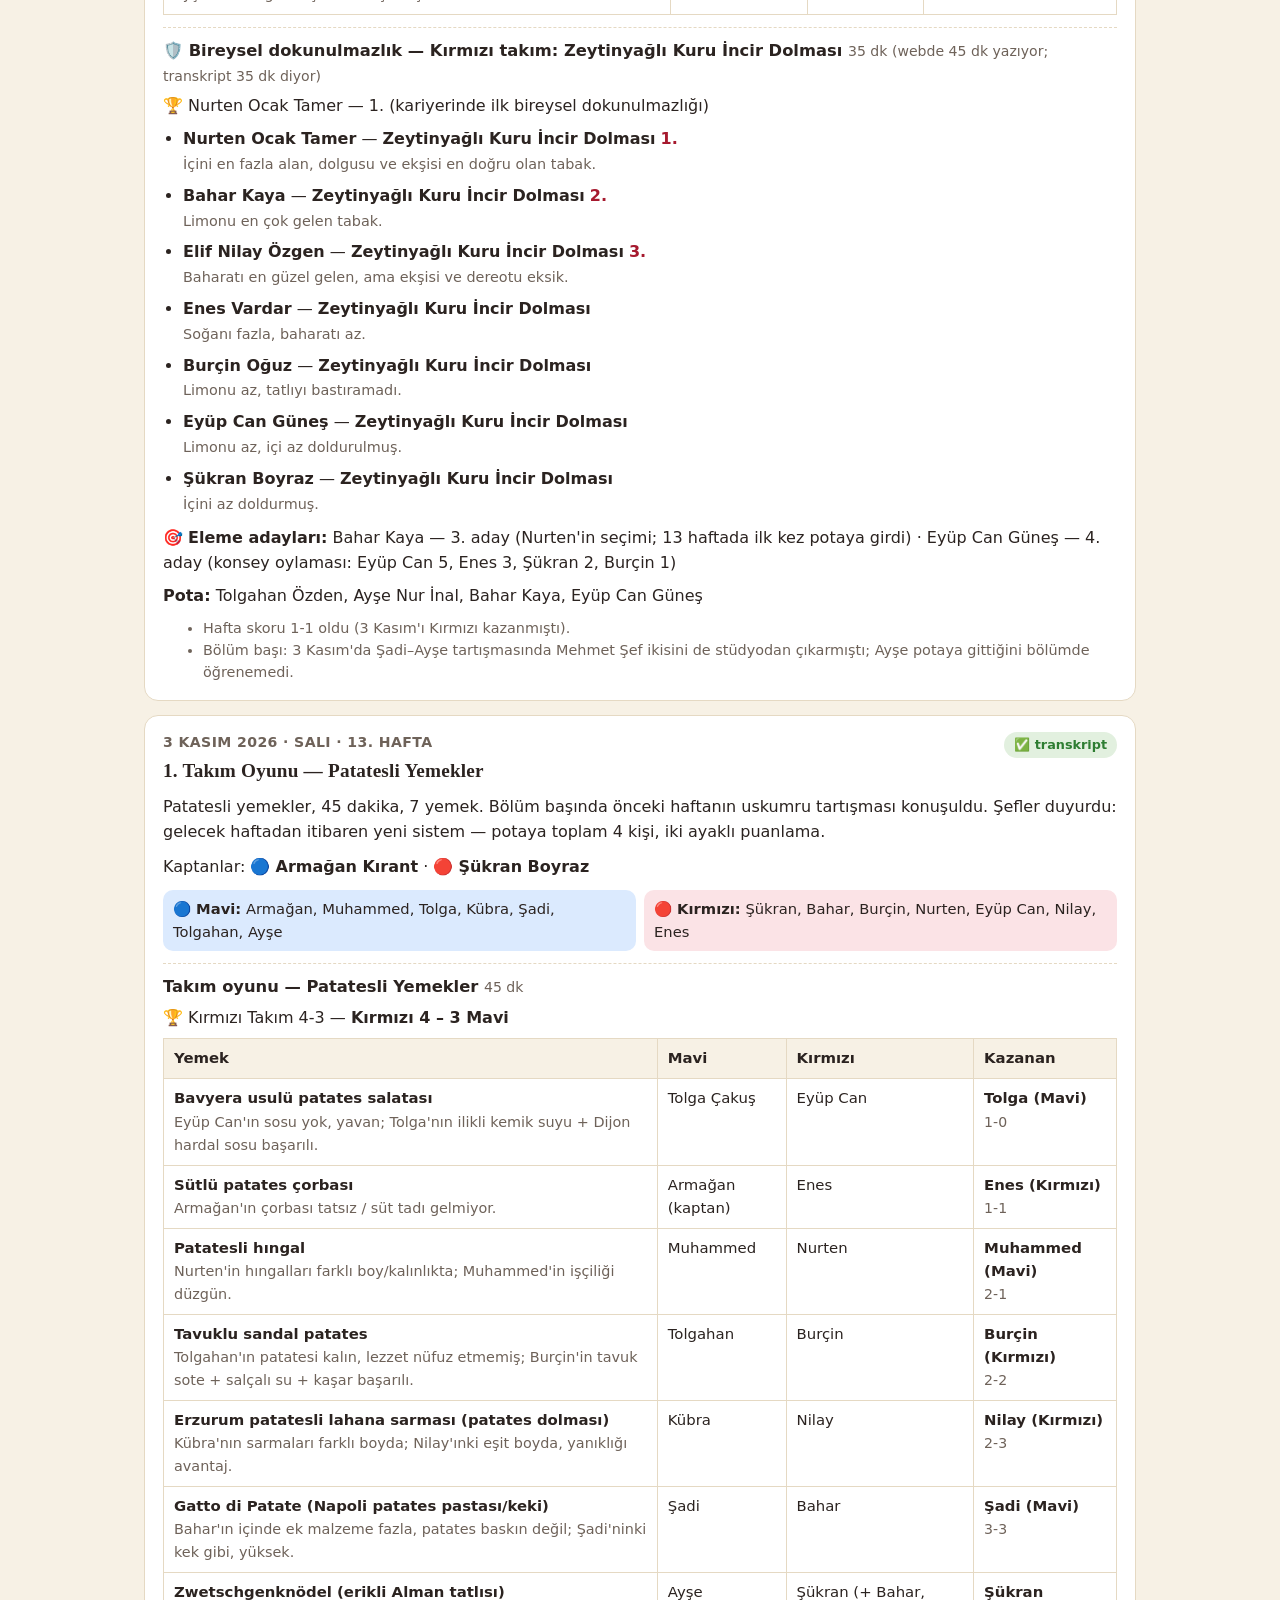
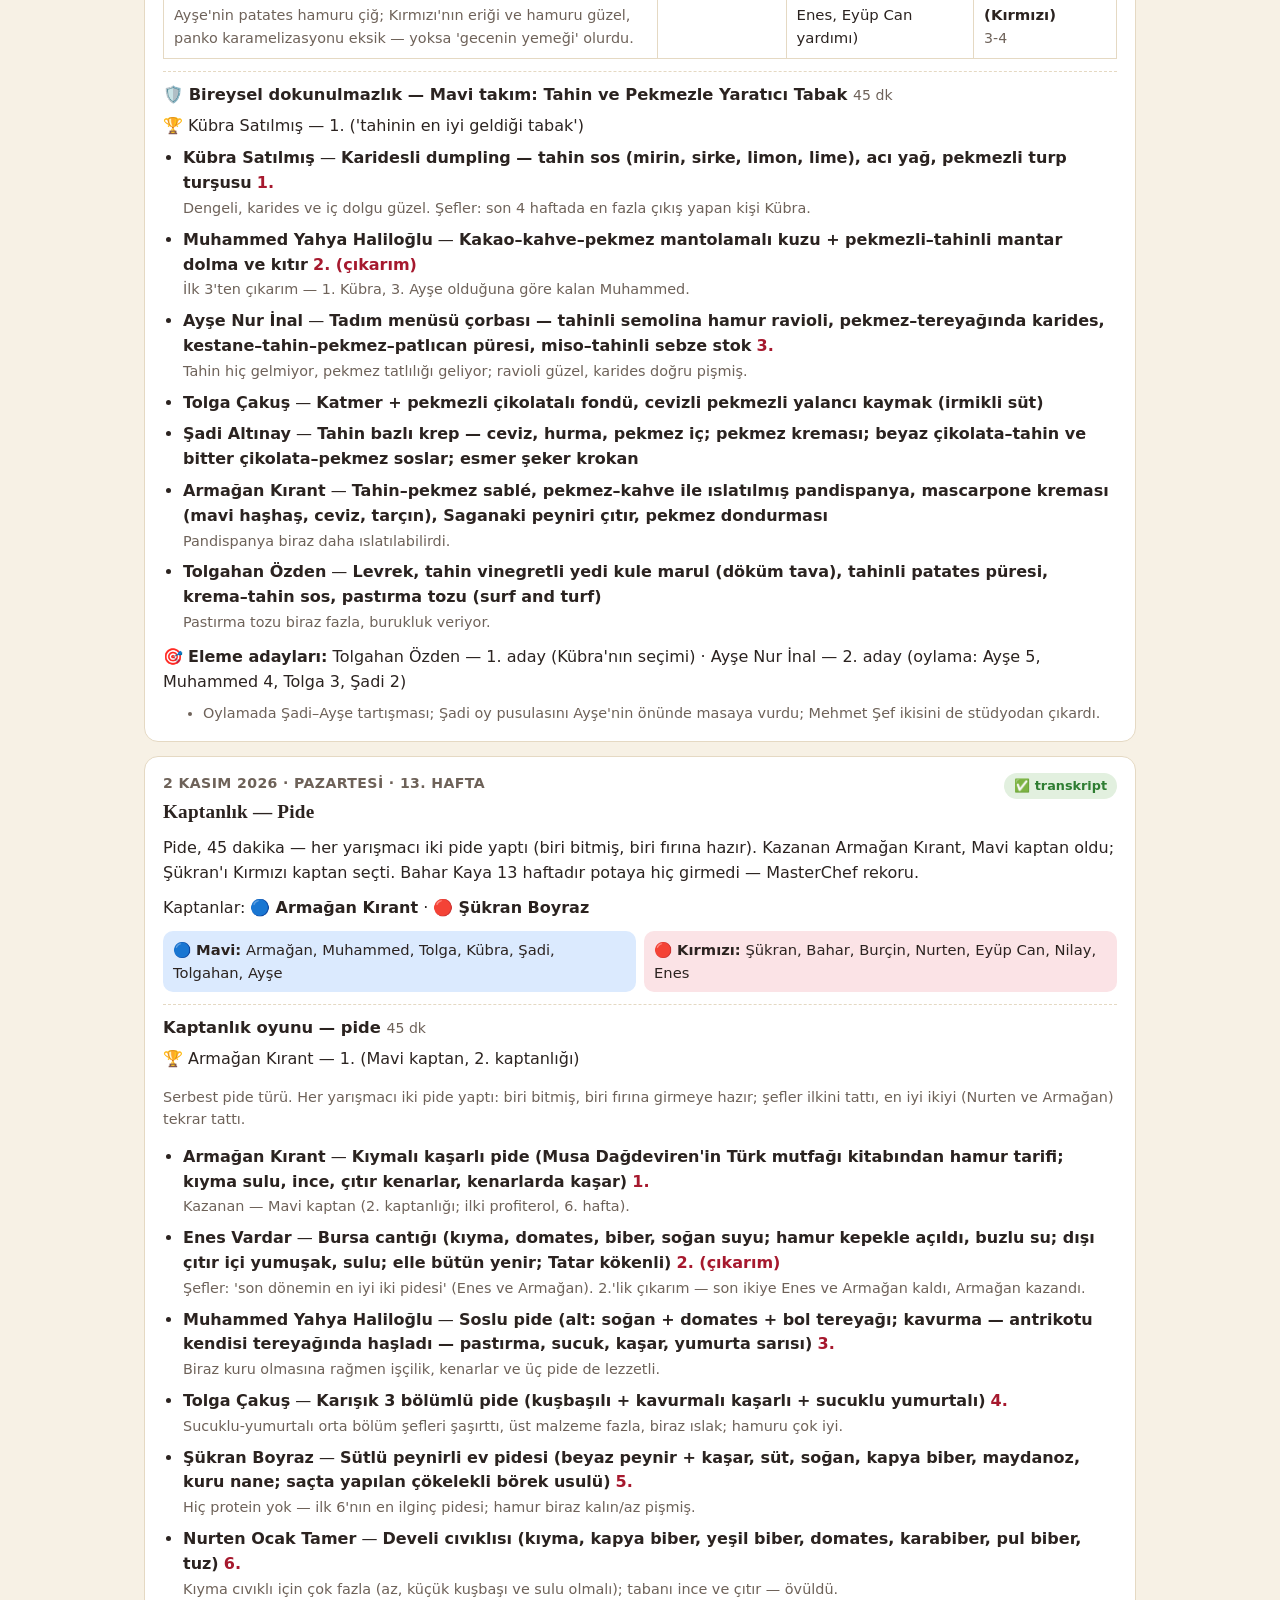
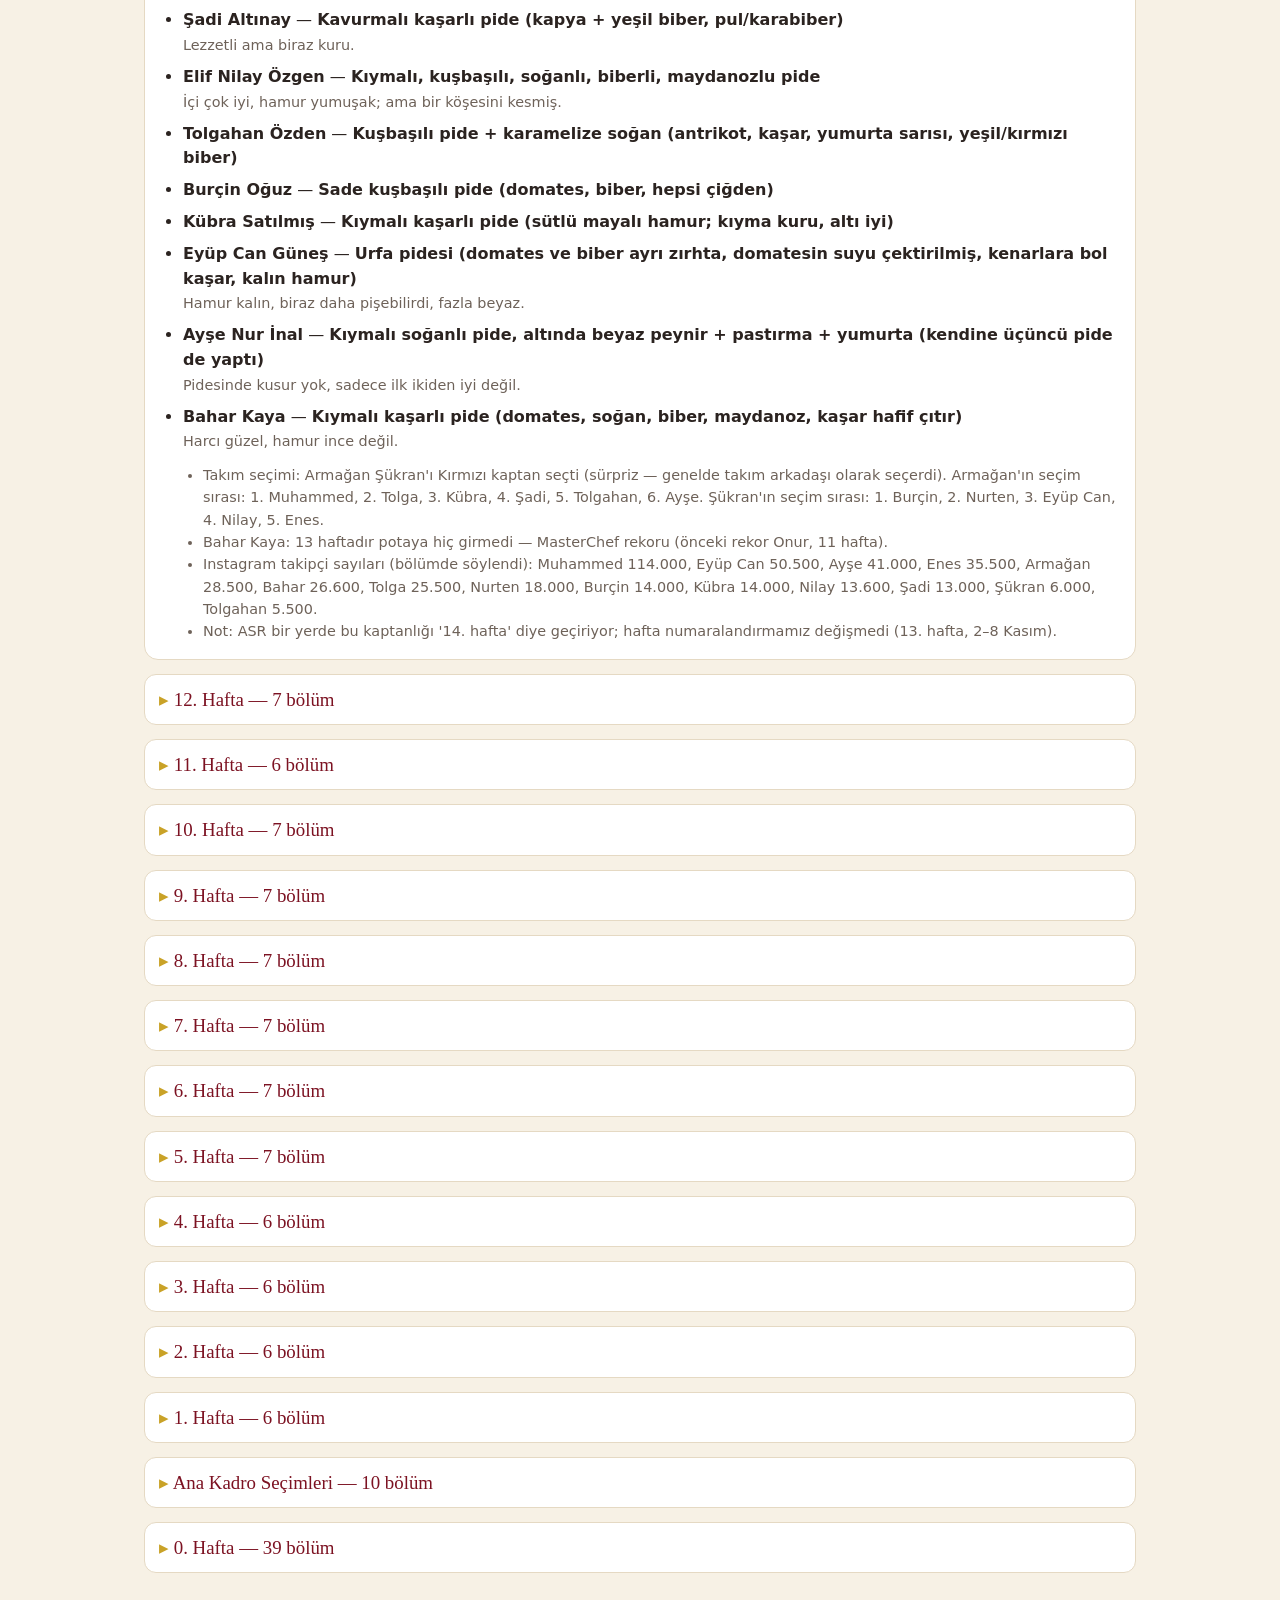
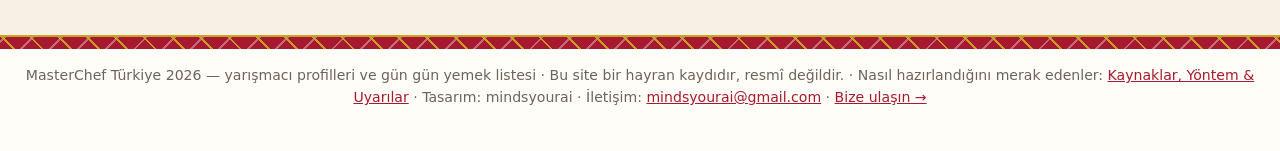
==== commit 7c35a7e5: "MasterChefTurkiye: poster hero + Somer photo + mindsyourai signature + contact form + no team chips " ====
--- a/bolumler.html
+++ b/bolumler.html
@@ -23,6 +23,7 @@
   <a href="konsey.html">Konsey Oyları</a>
   <a href="istatistikler.html">İstatistikler</a>
   <a href="kaynaklar.html">Kaynaklar &amp; Uyarılar</a>
+  <a href="index.html#iletisim">İletişim</a>
   <input type="search" id="search" placeholder="Yarışmacı veya yemek ara… (ör. Kübra, uskumru, Fesenjan)" aria-label="Yarışmacı veya yemek ara">
   <span class="search-info" id="search-info"></span>
 </nav>
@@ -36,7 +37,7 @@
 </main>
 <footer>
   <div class="kilim" aria-hidden="true"></div>
-  <p>MasterChef Türkiye 2026 — yarışmacı profilleri ve gün gün yemek listesi · Bu site bir hayran kaydıdır, resmî değildir. · Nasıl hazırlandığını merak edenler: <a href="kaynaklar.html">Kaynaklar, Yöntem &amp; Uyarılar</a></p>
+  <p>MasterChef Türkiye 2026 — yarışmacı profilleri ve gün gün yemek listesi · Bu site bir hayran kaydıdır, resmî değildir. · Nasıl hazırlandığını merak edenler: <a href="kaynaklar.html">Kaynaklar, Yöntem &amp; Uyarılar</a> · Tasarım: mindsyourai · İletişim: <a href="mailto:mindsyourai@gmail.com">mindsyourai@gmail.com</a> · <a href="index.html#iletisim">Bize ulaşın →</a></p>
 </footer>
 <button type="button" id="to-top" aria-label="Yukarı çık" hidden>↑ Yukarı</button>
 <script src="data.js"></script>
--- a/styles.css
+++ b/styles.css
@@ -249,3 +249,39 @@
   nav.sticky a{padding:6px 11px;font-size:.88rem}
   header.hero{padding:26px 12px 0}
 }
+
+/* ---- Ana sayfa: sezon bandı + kalan yarışmacılar (Kas 2026) ---- */
+.season-grid{display:grid;grid-template-columns:repeat(auto-fit,minmax(200px,1fr));gap:12px;margin-top:14px}
+.season-tile{background:var(--card);border:1px solid var(--line);border-radius:12px;padding:14px 16px}
+.season-num{display:block;font-size:1.55rem;font-weight:800;color:var(--red);font-family:Georgia,serif;line-height:1.15}
+.season-label{display:block;font-weight:700;margin-top:2px}
+.season-sub{display:block;color:var(--muted);font-size:.86rem;margin-top:4px}
+.season-record{border-top:4px solid var(--gold);background:var(--gold-bg)}
+.season-record .season-label{color:var(--red-dark)}
+.remaining-grid{display:grid;grid-template-columns:repeat(auto-fill,minmax(300px,1fr));gap:16px;margin-top:14px}
+.contestant.remaining-card{padding:18px 20px;border-left:5px solid var(--gold)}
+.contestant.remaining-card.team-blue{border-left-color:var(--blue)}
+.contestant.remaining-card.team-red{border-left-color:var(--red)}
+.contestant.remaining-card h4{font-size:1.25rem}
+.contestant.remaining-card .team-chip{margin:4px 0 2px}
+.remaining-highlight{color:var(--ink);font-size:.88rem;margin:10px 0 0;background:var(--gold-bg);border-radius:8px;padding:8px 10px;text-align:left}
+.detail-full-link{margin:8px 0 0;font-size:.92rem}
+.detail-full-link a{font-weight:700}
+@media (max-width:640px){
+  .remaining-grid{grid-template-columns:1fr}
+  .season-grid{grid-template-columns:repeat(auto-fit,minmax(160px,1fr))}
+}
+
+/* ---- Jüri fotoğrafları + başarı sıralaması (Kas 2026) ---- */
+.judges{display:flex;gap:18px;justify-content:center;flex-wrap:wrap;margin:14px 0 4px}
+.judge{margin:0;text-align:center}
+.judge img{width:92px;height:92px;object-fit:cover;border-radius:50%;border:3px solid var(--gold);display:block;margin:0 auto}
+.judge-initials{display:flex;align-items:center;justify-content:center;width:92px;height:92px;border-radius:50%;border:3px dashed var(--gold);background:var(--gold-bg);color:var(--red-dark);font-weight:800;font-size:1.5rem;font-family:Georgia,serif;margin:0 auto}
+.judge figcaption{font-weight:700;font-size:.88rem;margin-top:6px}
+.judge-note{display:block;font-weight:400;color:var(--muted);font-size:.78rem}
+.photo-credit{font-size:.78rem;color:var(--muted);margin:6px 0 0}
+.photo-credit a{color:var(--muted)}
+.rank-badge{display:inline-block;background:var(--red);color:#fff;font-size:.8rem;font-weight:800;border-radius:999px;padding:1px 8px;margin-right:6px;vertical-align:2px}
+@media (max-width:640px){
+  .judge img,.judge-initials{width:72px;height:72px}
+}
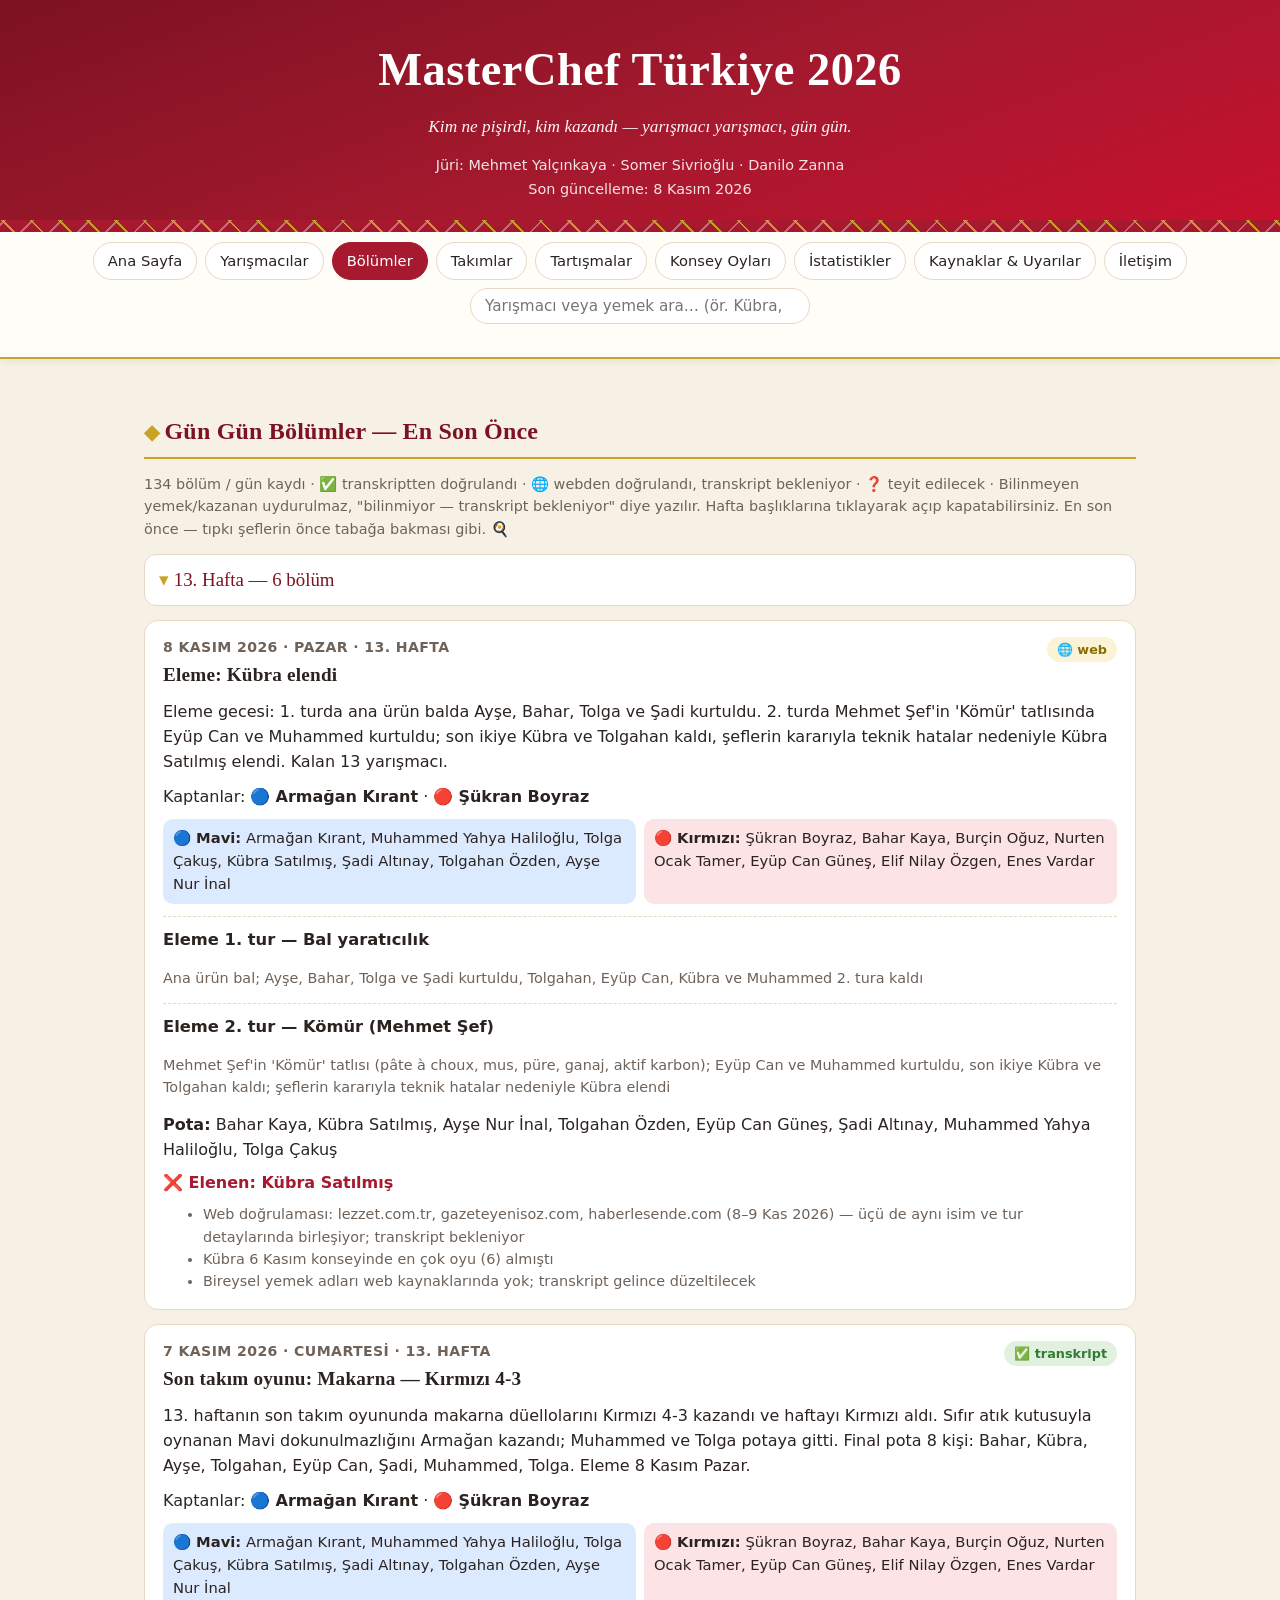
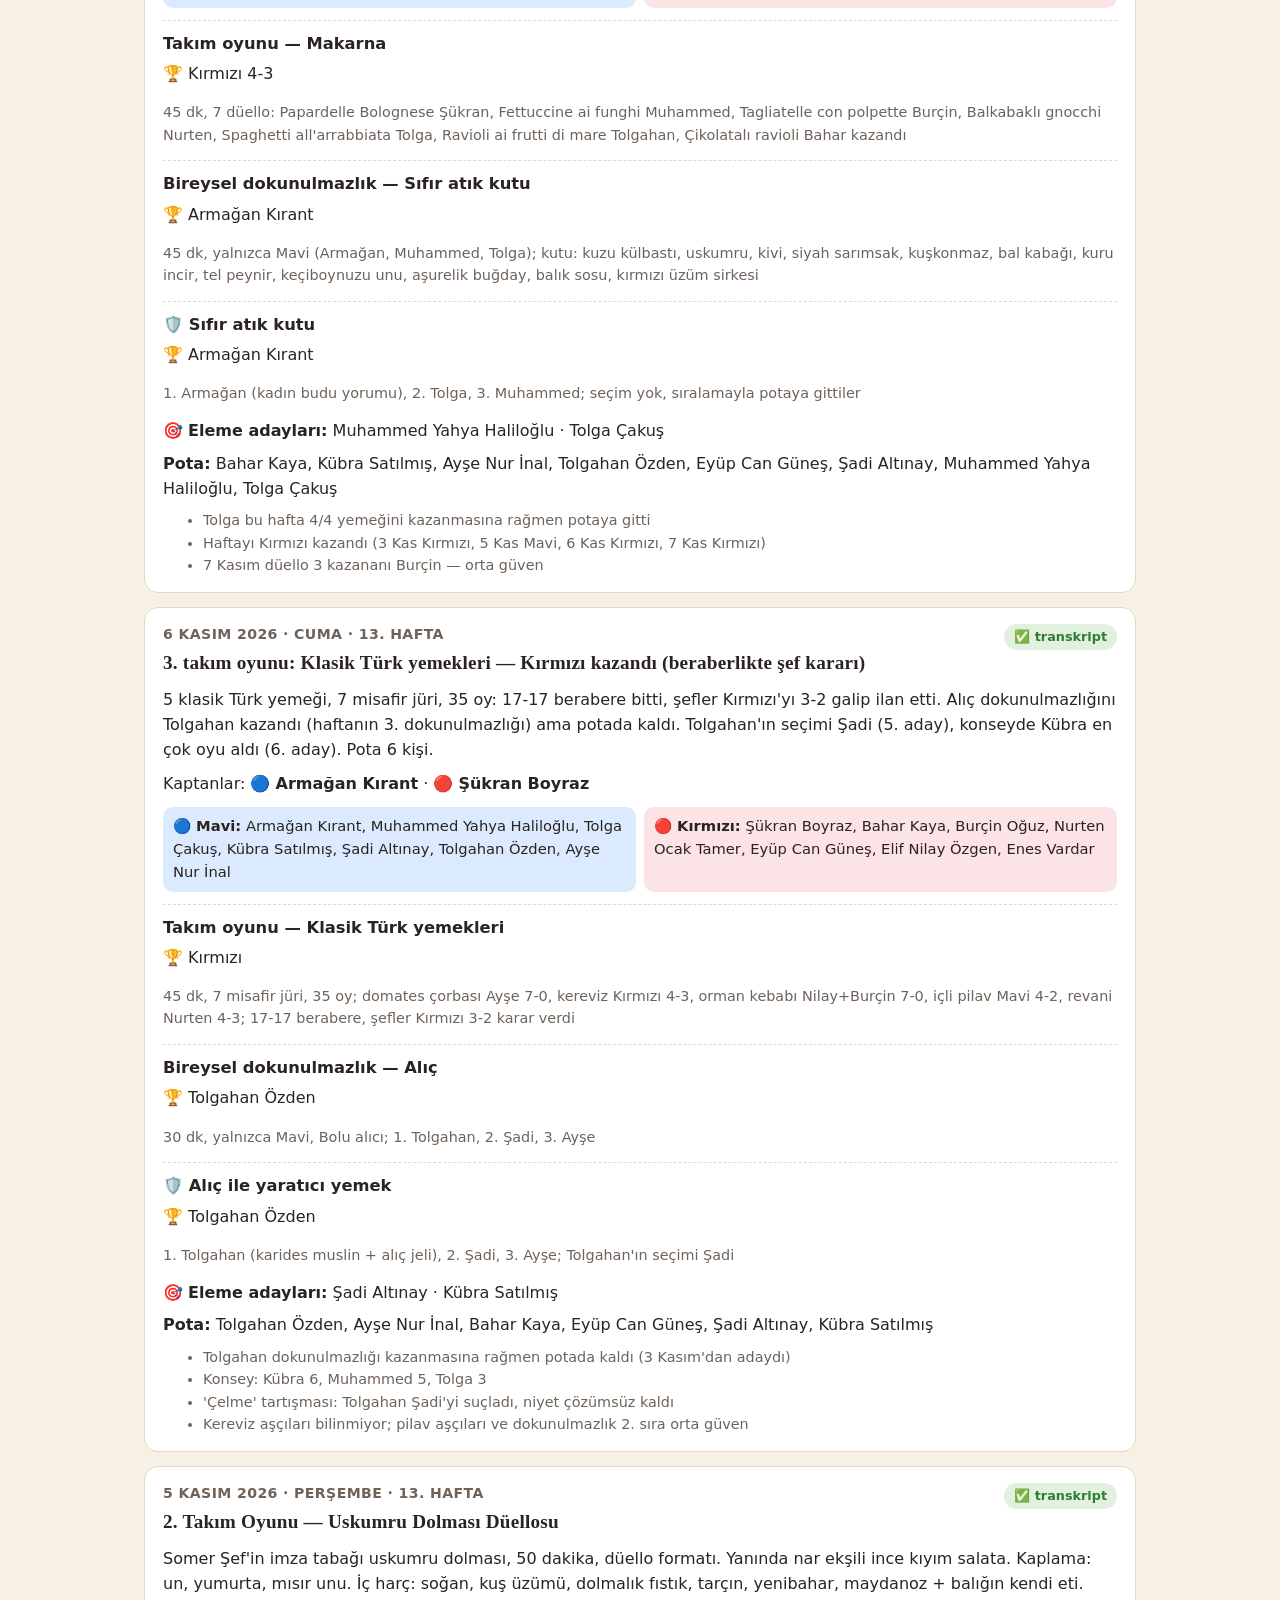
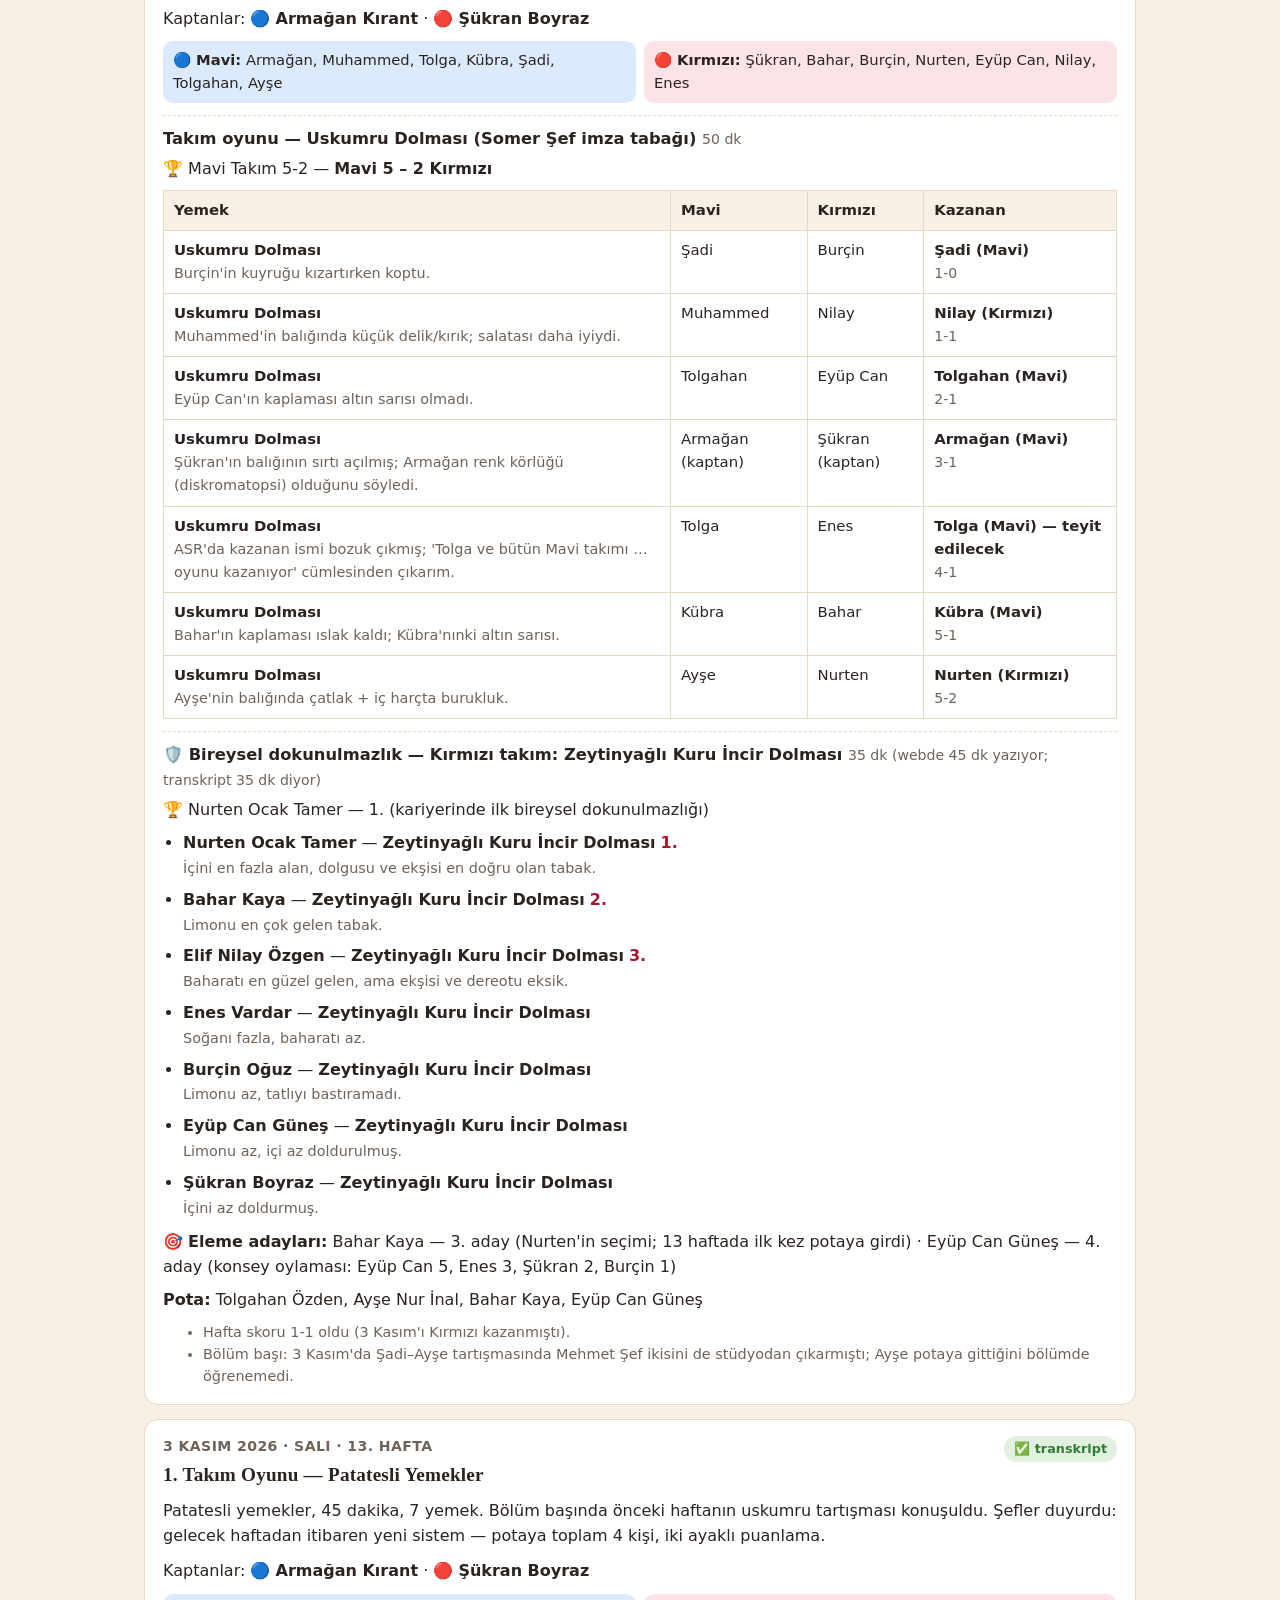
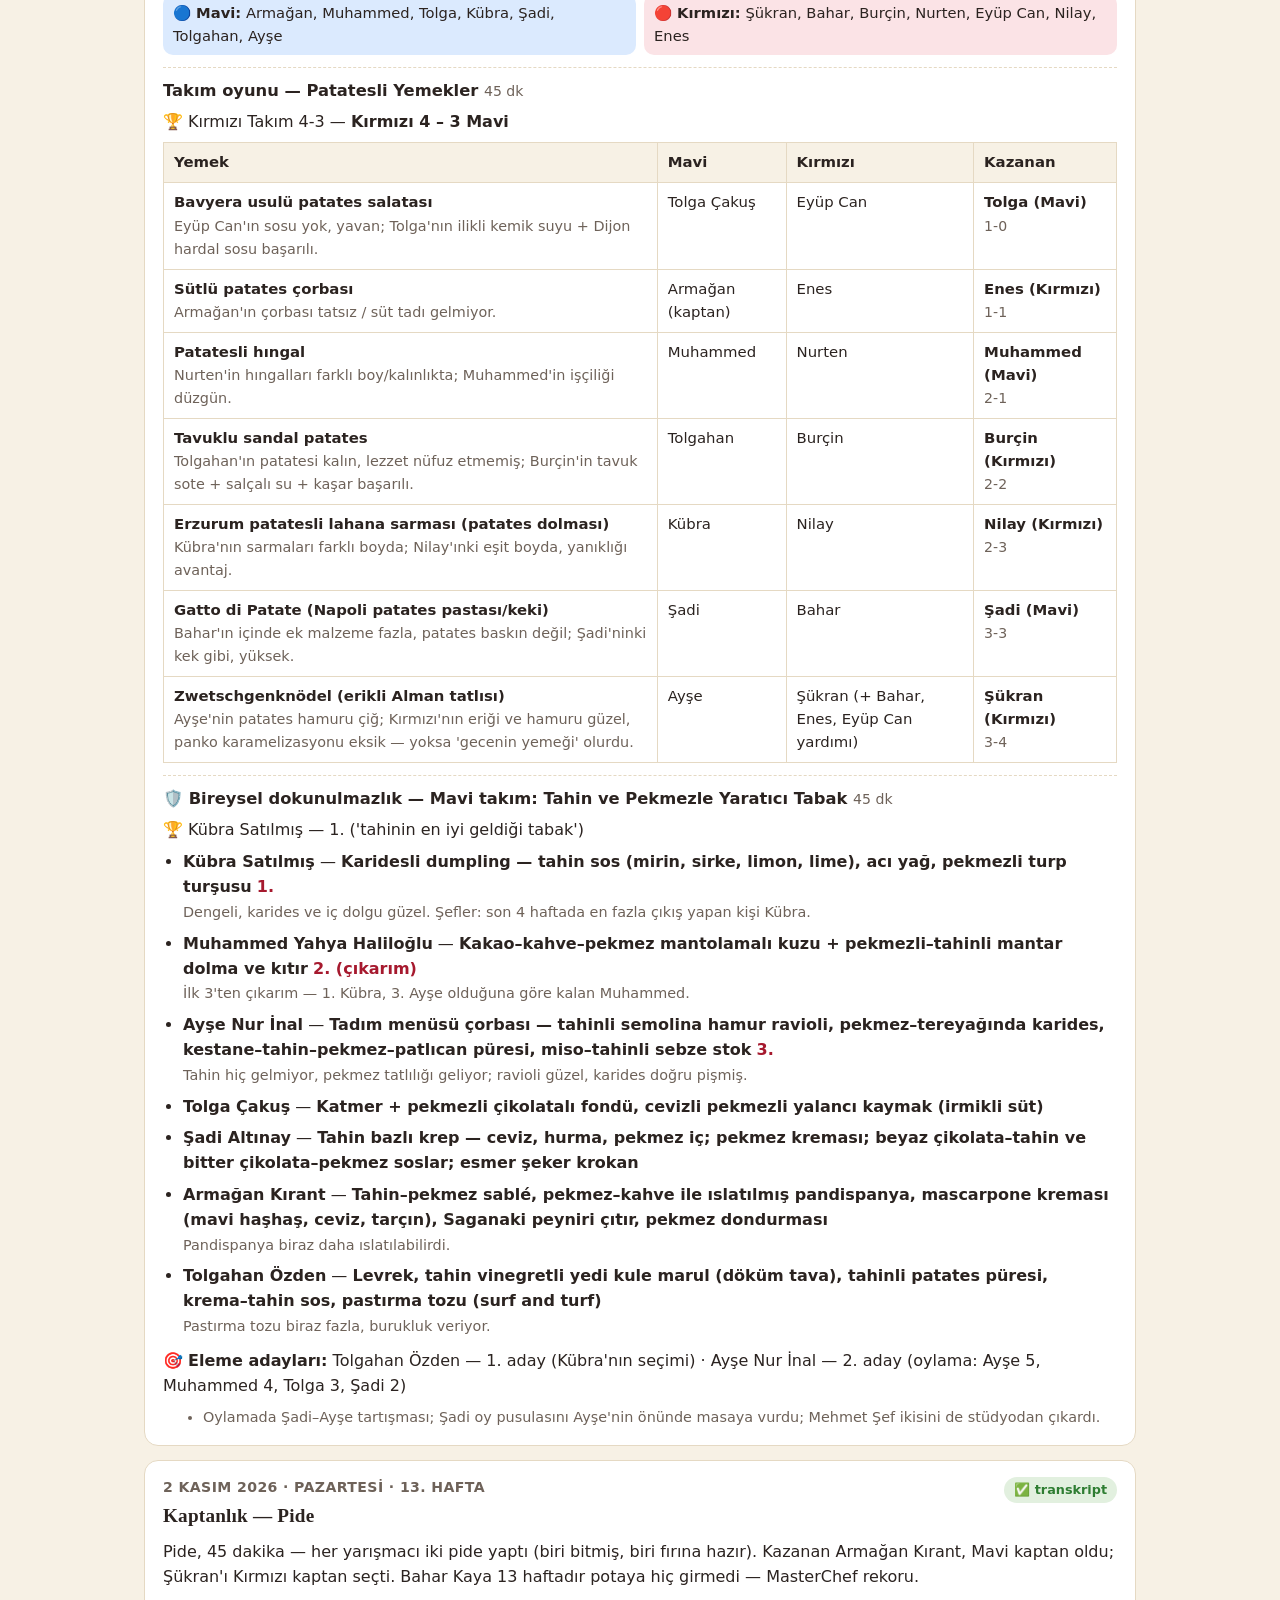
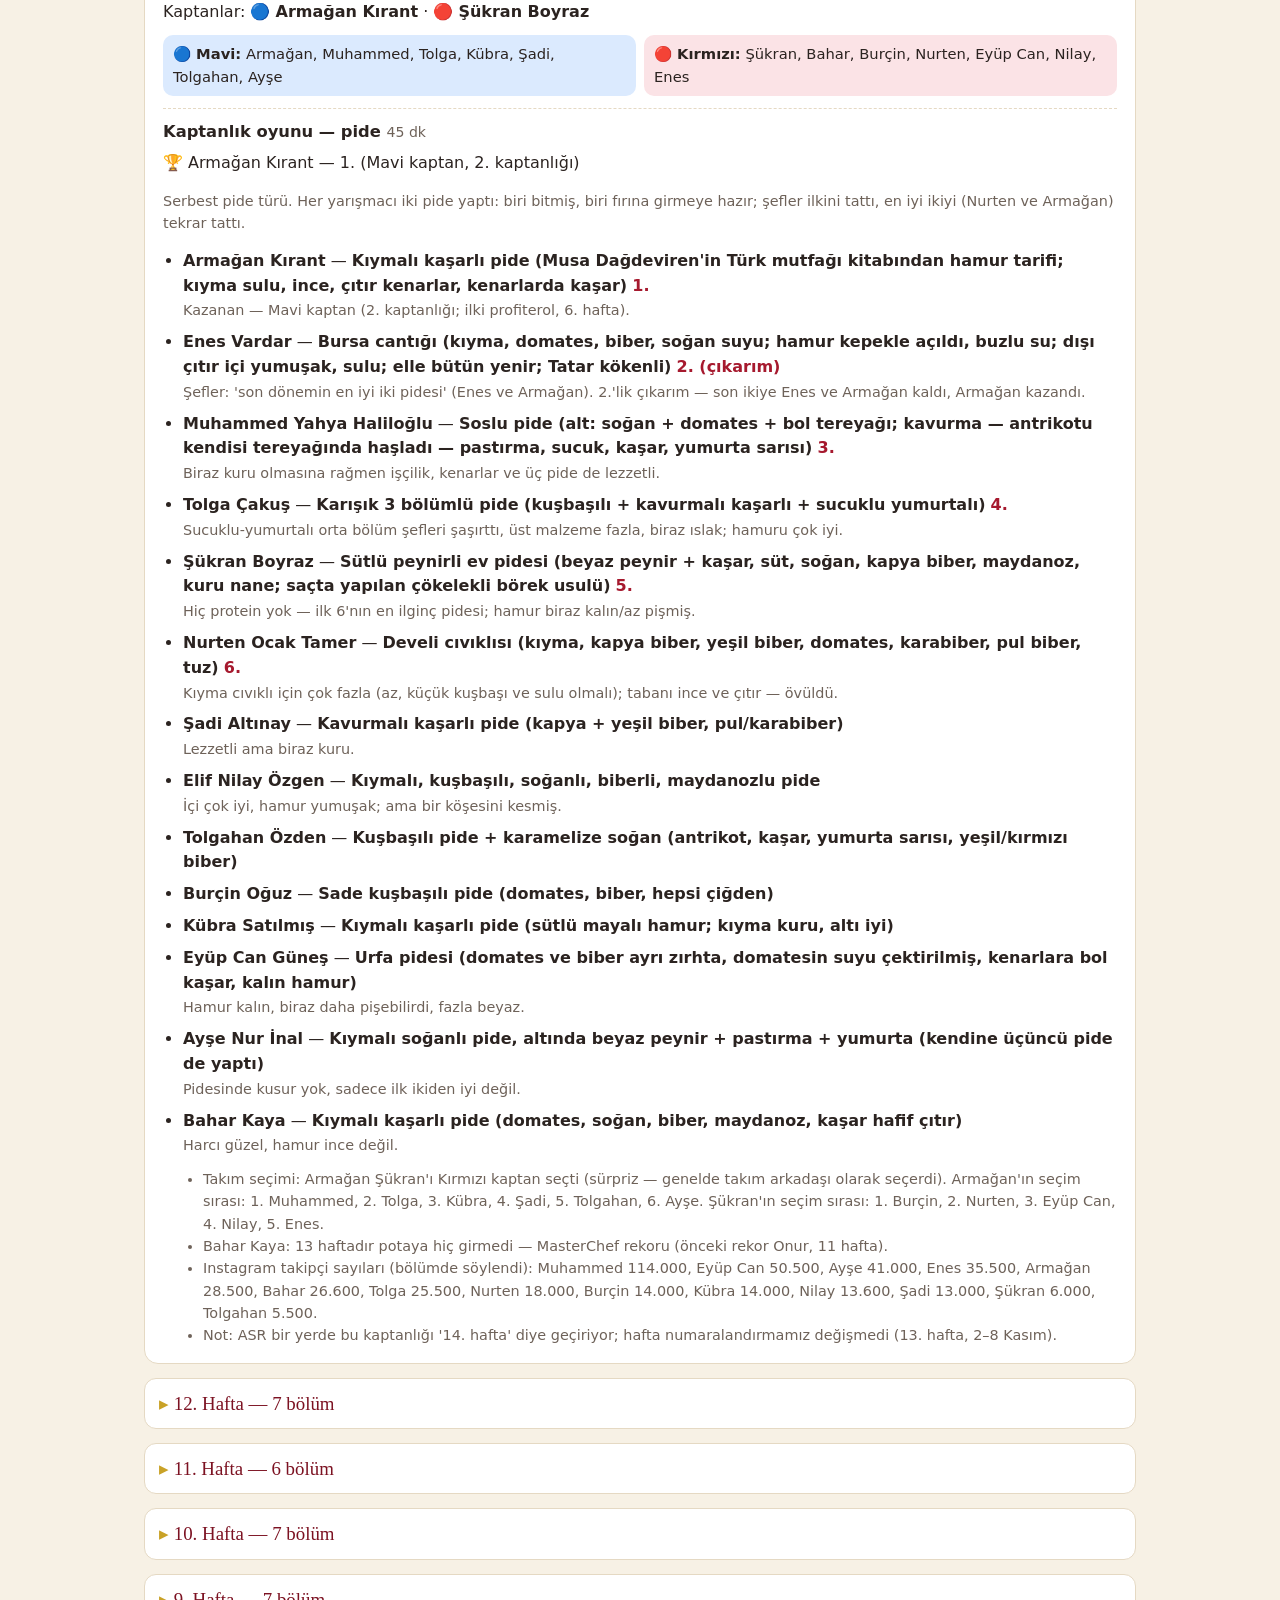
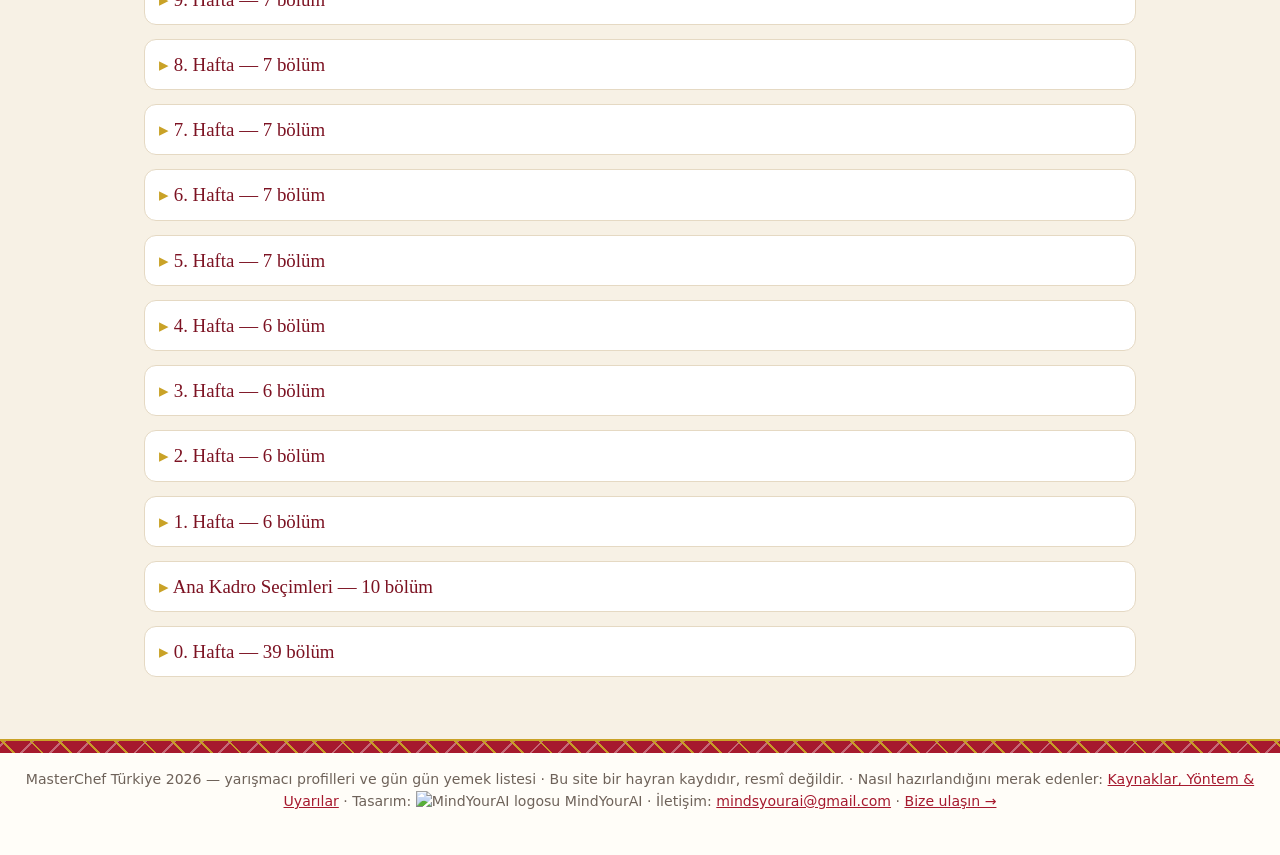
==== commit df0ab1fe: "MasterChefTurkiye: MindYourAI branding — logo in footer + favicon, MK brand text removed, MYAI short" ====
--- a/bolumler.html
+++ b/bolumler.html
@@ -5,6 +5,7 @@
 <meta name="viewport" content="width=device-width, initial-scale=1.0">
 <title>Bölümler — MasterChef Türkiye 2026</title>
 <meta name="description" content="MasterChef Türkiye 2026 bölümleri gün gün: menüler, kazananlar, dokunulmazlıklar ve elemeler. En son önce.">
+<link rel="icon" type="image/png" href="images/mindyourai-logo.png">
 <link rel="stylesheet" href="styles.css">
 </head>
 <body>
@@ -37,7 +38,7 @@
 </main>
 <footer>
   <div class="kilim" aria-hidden="true"></div>
-  <p>MasterChef Türkiye 2026 — yarışmacı profilleri ve gün gün yemek listesi · Bu site bir hayran kaydıdır, resmî değildir. · Nasıl hazırlandığını merak edenler: <a href="kaynaklar.html">Kaynaklar, Yöntem &amp; Uyarılar</a> · Tasarım: mindsyourai · İletişim: <a href="mailto:mindsyourai@gmail.com">mindsyourai@gmail.com</a> · <a href="index.html#iletisim">Bize ulaşın →</a></p>
+  <p>MasterChef Türkiye 2026 — yarışmacı profilleri ve gün gün yemek listesi · Bu site bir hayran kaydıdır, resmî değildir. · Nasıl hazırlandığını merak edenler: <a href="kaynaklar.html">Kaynaklar, Yöntem &amp; Uyarılar</a> · Tasarım: <img class="brand-logo" src="images/mindyourai-logo.png" alt="MindYourAI logosu"> MindYourAI · İletişim: <a href="mailto:mindsyourai@gmail.com">mindsyourai@gmail.com</a> · <a href="index.html#iletisim">Bize ulaşın →</a></p>
 </footer>
 <button type="button" id="to-top" aria-label="Yukarı çık" hidden>↑ Yukarı</button>
 <script src="data.js"></script>
--- a/styles.css
+++ b/styles.css
@@ -275,13 +275,20 @@
 /* ---- Jüri fotoğrafları + başarı sıralaması (Kas 2026) ---- */
 .judges{display:flex;gap:18px;justify-content:center;flex-wrap:wrap;margin:14px 0 4px}
 .judge{margin:0;text-align:center}
-.judge img{width:92px;height:92px;object-fit:cover;border-radius:50%;border:3px solid var(--gold);display:block;margin:0 auto}
+.judge img{width:92px;height:92px;object-fit:cover;object-position:50% 25%;border-radius:50%;border:3px solid var(--gold);display:block;margin:0 auto}
 .judge-initials{display:flex;align-items:center;justify-content:center;width:92px;height:92px;border-radius:50%;border:3px dashed var(--gold);background:var(--gold-bg);color:var(--red-dark);font-weight:800;font-size:1.5rem;font-family:Georgia,serif;margin:0 auto}
 .judge figcaption{font-weight:700;font-size:.88rem;margin-top:6px}
 .judge-note{display:block;font-weight:400;color:var(--muted);font-size:.78rem}
 .photo-credit{font-size:.78rem;color:var(--muted);margin:6px 0 0}
 .photo-credit a{color:var(--muted)}
 .rank-badge{display:inline-block;background:var(--red);color:#fff;font-size:.8rem;font-weight:800;border-radius:999px;padding:1px 8px;margin-right:6px;vertical-align:2px}
+.recent-line{font-size:.86rem;color:var(--ink);background:var(--gold-bg);border-radius:8px;padding:7px 10px;margin:10px 0 0;text-align:left}
+.hero-poster{display:block;max-width:340px;width:88%;height:auto;margin:16px auto 4px;border-radius:14px;border:3px solid var(--gold);box-shadow:0 6px 18px rgba(0,0,0,.18)}
+.contact-form{display:grid;gap:12px;max-width:560px;margin-top:14px}
+.contact-form label{display:grid;gap:5px;font-weight:700;font-size:.92rem}
+.contact-form input,.contact-form textarea{font:inherit;font-weight:400;padding:10px 12px;border:1px solid var(--line);border-radius:10px;background:#fff;color:var(--ink)}
+.contact-submit{justify-self:start;background:var(--red);color:#fff;border:none;border-radius:999px;padding:10px 22px;font:inherit;font-weight:800;cursor:pointer}
+.contact-submit:hover{background:var(--red-dark)}
 @media (max-width:640px){
   .judge img,.judge-initials{width:72px;height:72px}
 }
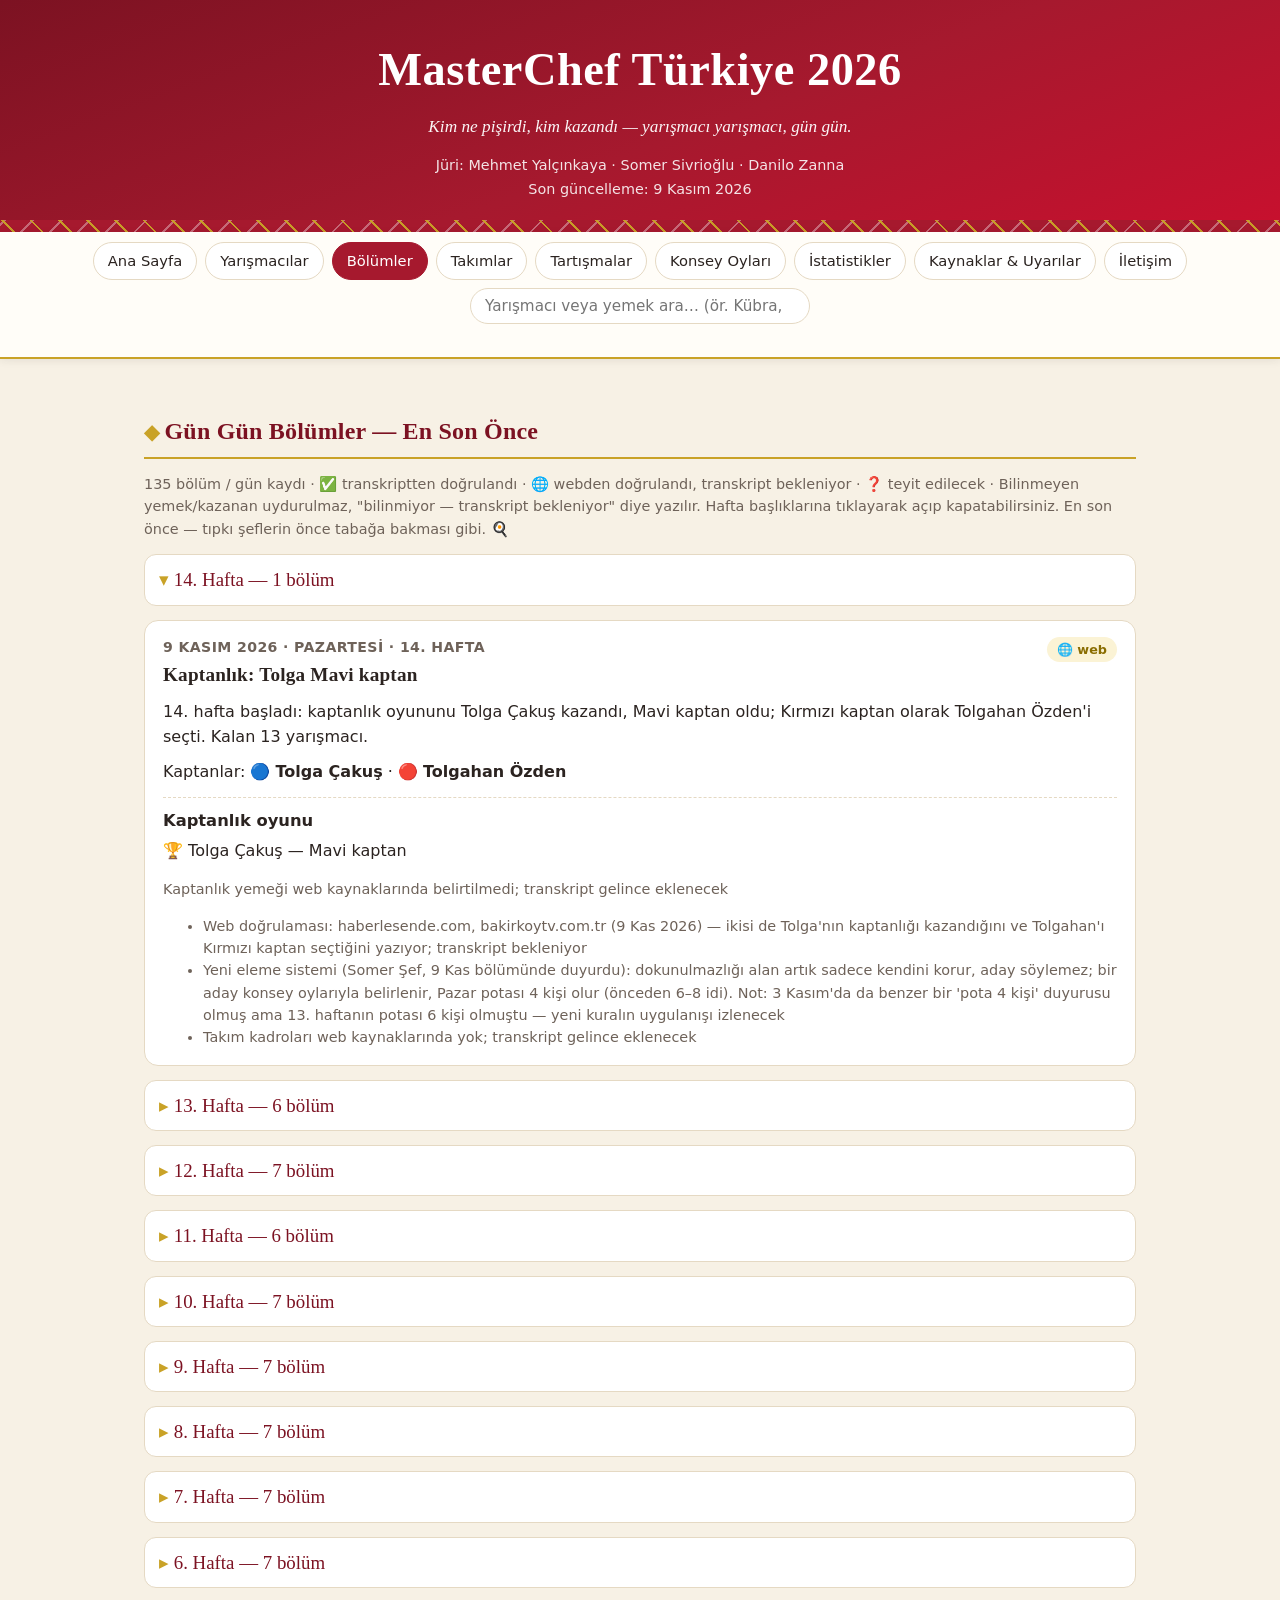
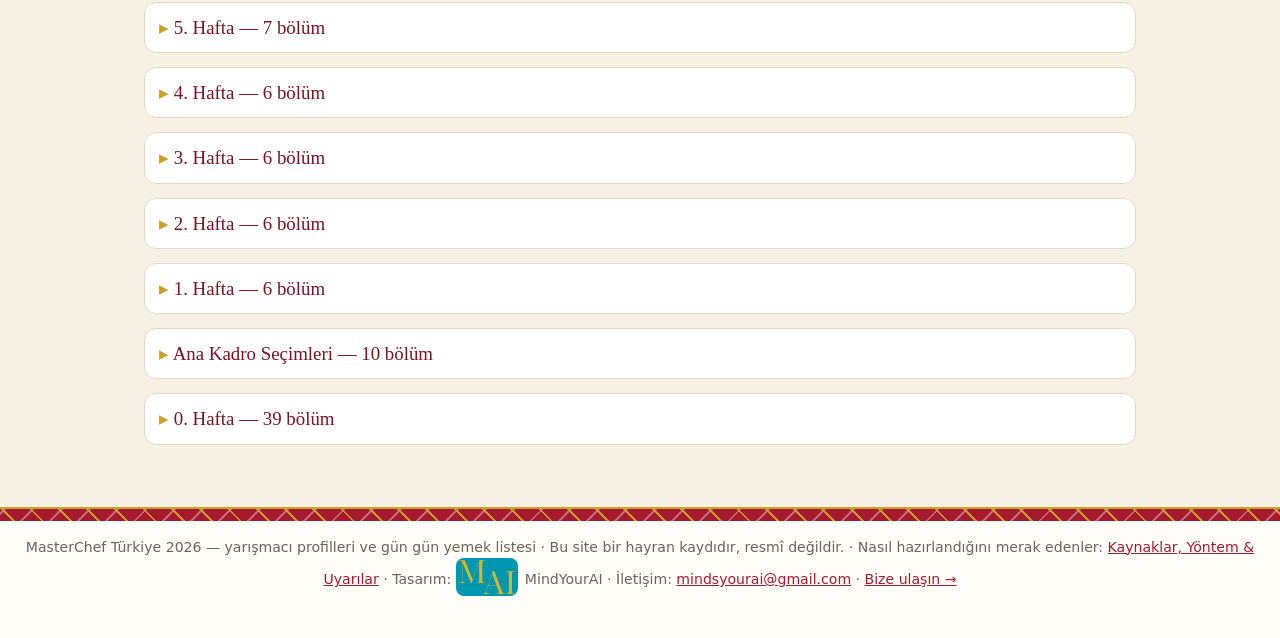
==== commit 23e3ca72: "MasterChefTurkiye: 9 Kas 14. hafta kaptanlık (Tolga Mavi, Tolgahan Kırmızı) + yeni eleme sistemi not" ====
--- a/bolumler.html
+++ b/bolumler.html
@@ -12,7 +12,7 @@
 <header class="hero">
   <h1>MasterChef Türkiye 2026</h1>
   <p class="tagline">Kim ne pişirdi, kim kazandı — yarışmacı yarışmacı, gün gün.</p>
-  <p class="meta">Jüri: Mehmet Yalçınkaya · Somer Sivrioğlu · Danilo Zanna<br><span id="updated">Son güncelleme: 8 Kasım 2026</span></p>
+  <p class="meta">Jüri: Mehmet Yalçınkaya · Somer Sivrioğlu · Danilo Zanna<br><span id="updated">Son güncelleme: 9 Kasım 2026</span></p>
   <div class="kilim" aria-hidden="true"></div>
 </header>
 <nav class="sticky" aria-label="Sayfa gezinmesi">
--- a/styles.css
+++ b/styles.css
@@ -47,6 +47,8 @@
 .team-chip.blue{background:var(--blue-bg);color:#1E40AF}
 .team-chip.red{background:var(--red-bg);color:var(--red-dark)}
 .contestant .hint{color:var(--muted);font-size:.82rem;margin:8px 0 0}
+.contestant-photo{width:100%;height:190px;object-fit:cover;object-position:50% 18%;border-radius:10px;display:block;margin-bottom:10px}
+.detail-photo{width:150px;height:190px;object-fit:cover;object-position:50% 18%;border-radius:12px;flex:0 0 auto}
 .filter-row{display:flex;gap:8px;flex-wrap:wrap;margin:10px 0}
 .filter-row button{border:1px solid var(--line);background:#fff;border-radius:999px;padding:6px 13px;cursor:pointer;font-family:inherit}
 .filter-row button.active{background:var(--ink);color:#fff;border-color:var(--ink)}
@@ -292,3 +294,19 @@
 @media (max-width:640px){
   .judge img,.judge-initials{width:72px;height:72px}
 }
+
+.brand-logo{height:38px;width:auto;vertical-align:-12px;border-radius:8px;margin-right:2px}
+
+.page-jump{display:flex;flex-wrap:wrap;gap:8px;justify-content:center;margin:14px 0 4px}
+.page-jump a{color:var(--red-dark);background:#fff;border:1px solid var(--gold);border-radius:999px;padding:6px 14px;font-weight:700;font-size:.9rem;text-decoration:none}
+.page-jump a:hover{background:var(--gold-bg)}
+.insta-link{font-size:.85rem}
+.insta-link a{color:var(--red-dark);font-weight:700;text-decoration:none}
+.insta-link a:hover{text-decoration:underline}
+p.insta-line{margin:6px 0 0}
+.judge-note a{color:var(--red-dark)}
+
+.ad-slot{border:2px dashed var(--gold);border-radius:14px;padding:18px;text-align:center;margin:18px 0;background:var(--gold-bg)}
+.ad-title{font-family:Georgia,serif;font-weight:800;font-size:1.15rem;color:var(--red-dark);margin:0 0 4px}
+.ad-text{color:var(--muted);margin:0 0 8px}
+.ad-cta{font-weight:700;color:var(--red-dark)}
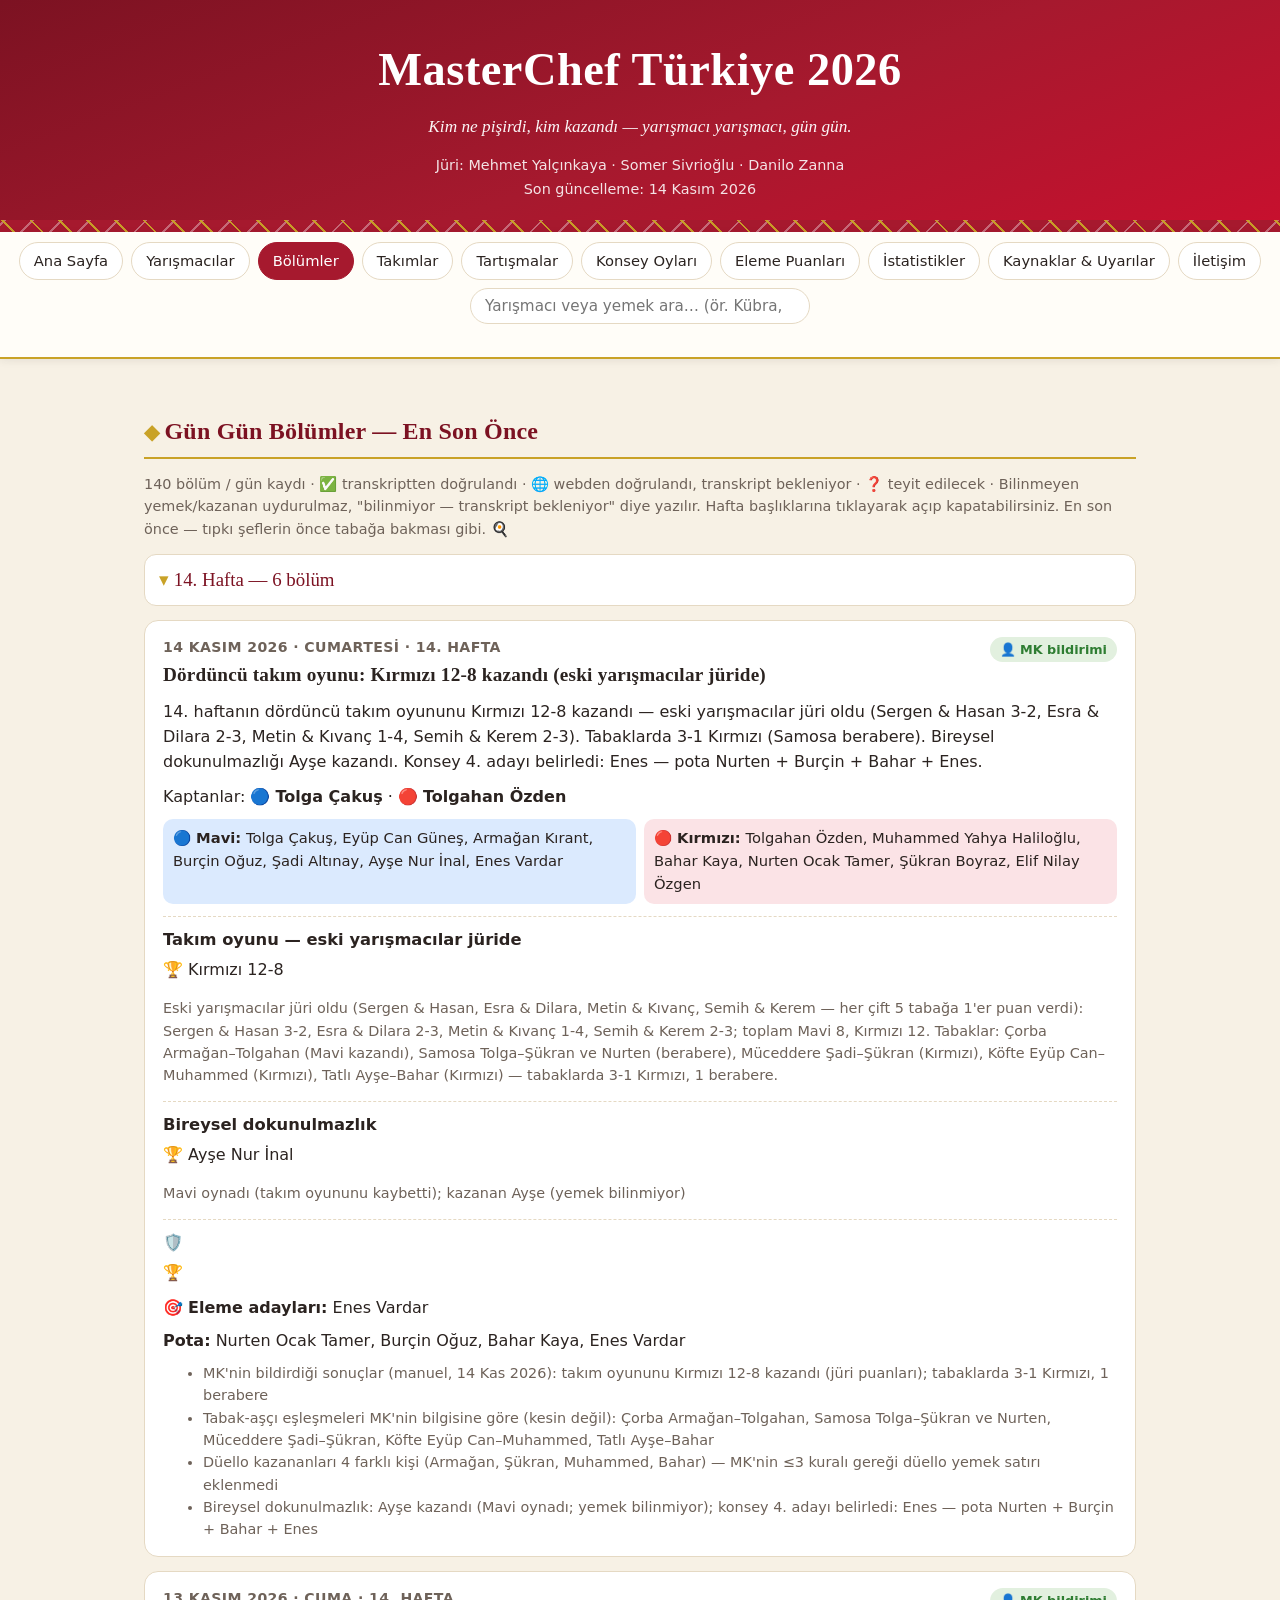
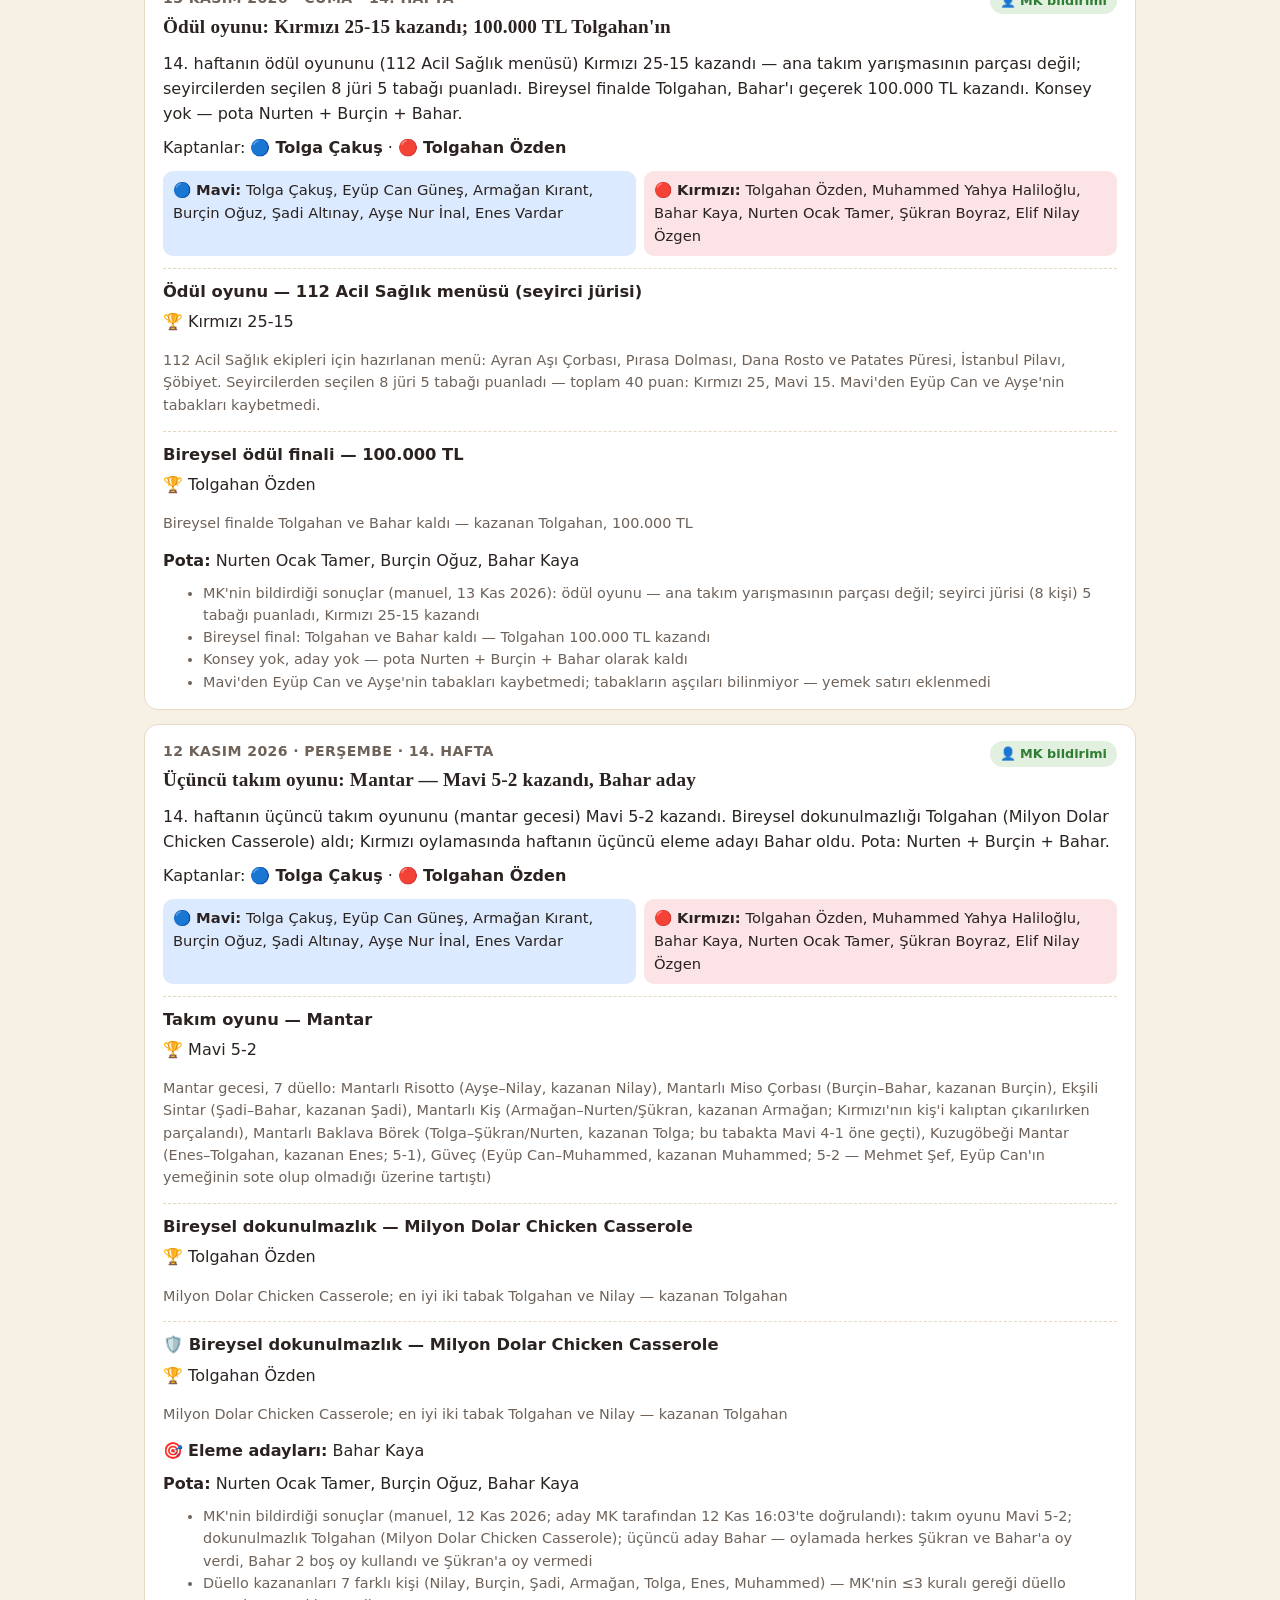
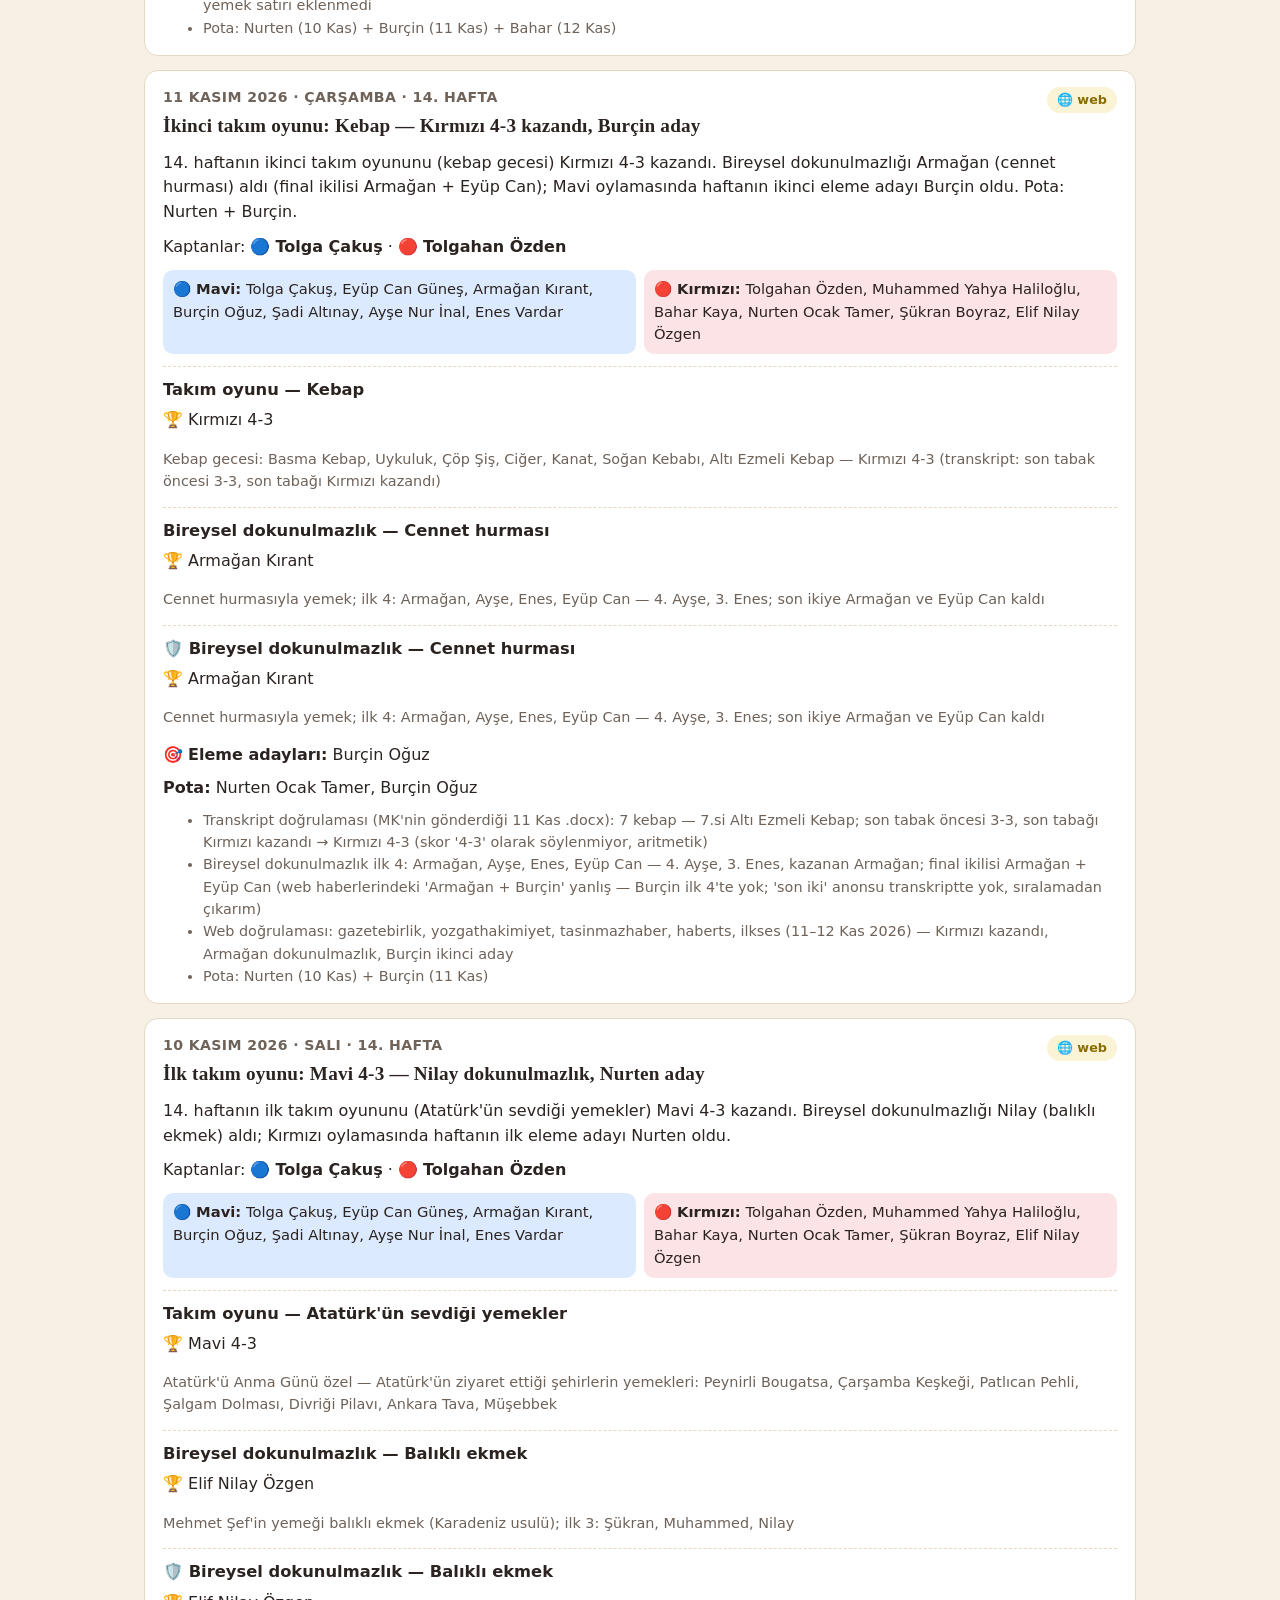
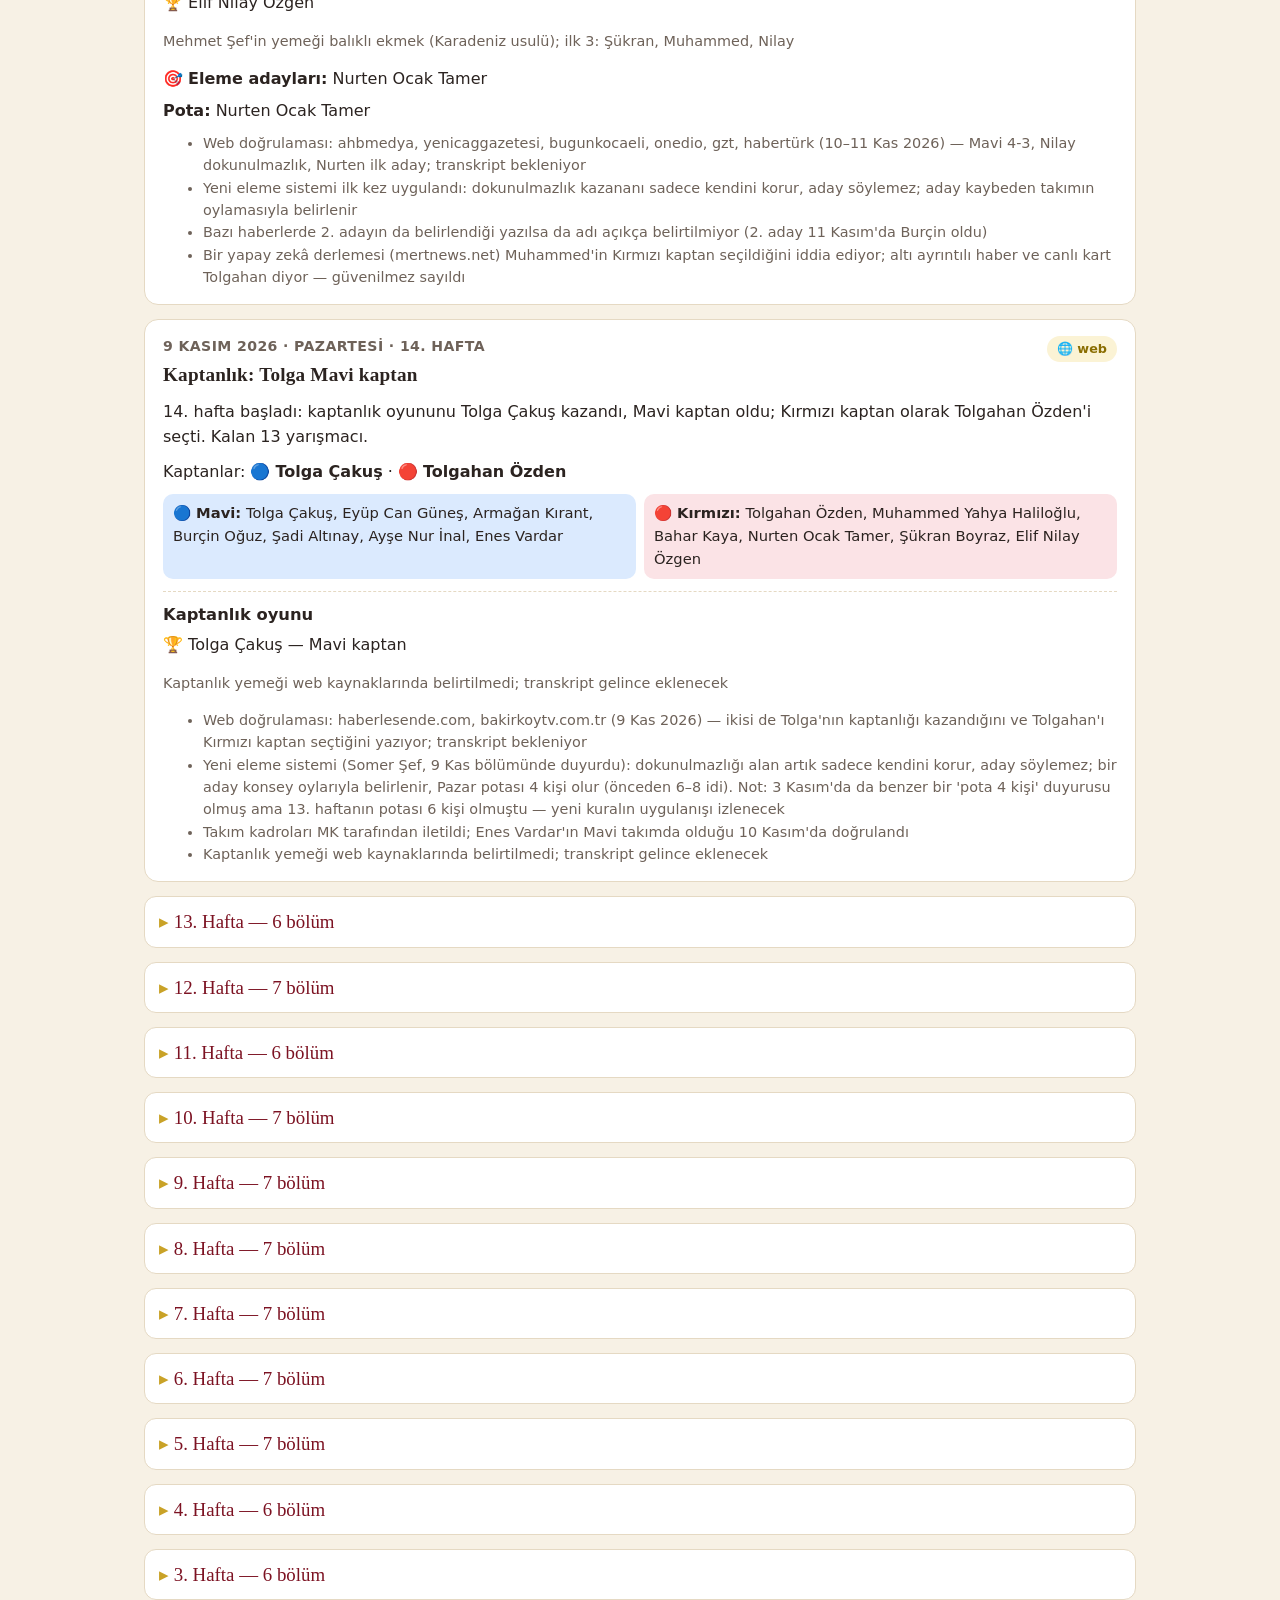
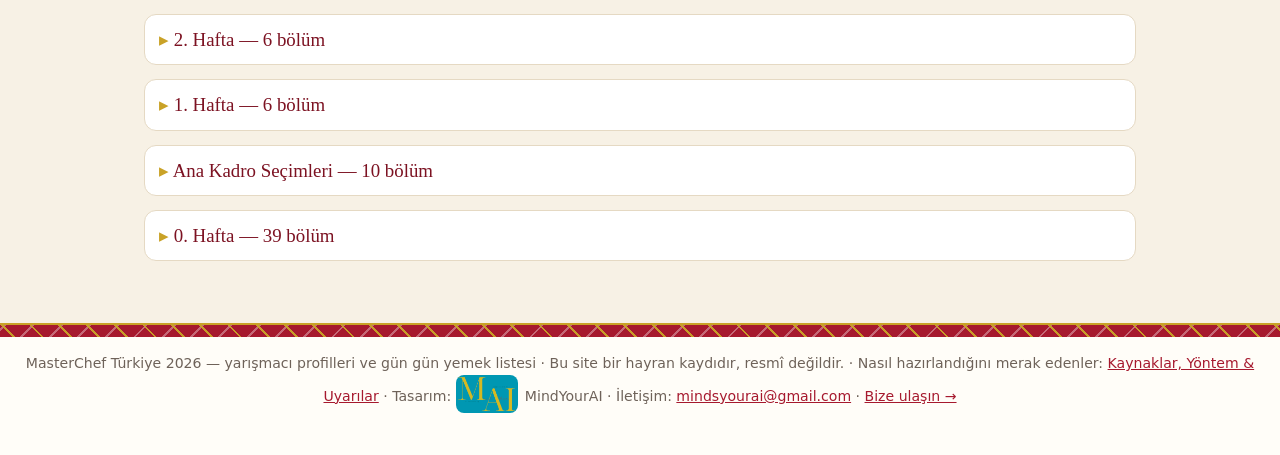
==== commit ff85ef4d: "Eleme Gecesi Puanlari section: 15 Nov round 1 scores + card" ====
--- a/bolumler.html
+++ b/bolumler.html
@@ -22,6 +22,7 @@
   <a href="takimlar.html">Takımlar</a>
   <a href="tartismalar.html">Tartışmalar</a>
   <a href="konsey.html">Konsey Oyları</a>
+  <a href="eleme.html">Eleme Puanları</a>
   <a href="istatistikler.html">İstatistikler</a>
   <a href="kaynaklar.html">Kaynaklar &amp; Uyarılar</a>
   <a href="index.html#iletisim">İletişim</a>
--- a/styles.css
+++ b/styles.css
@@ -310,3 +310,8 @@
 .ad-title{font-family:Georgia,serif;font-weight:800;font-size:1.15rem;color:var(--red-dark);margin:0 0 4px}
 .ad-text{color:var(--muted);margin:0 0 8px}
 .ad-cta{font-weight:700;color:var(--red-dark)}
+
+.eleme-card{margin:14px 0 4px}
+.eleme-card img{max-width:420px;width:100%;height:auto;border:1px solid var(--line);border-radius:10px}
+.eleme-card figcaption{margin-top:6px;font-size:.9rem}
+.eleme-night h4{margin:16px 0 6px;color:var(--red-dark)}
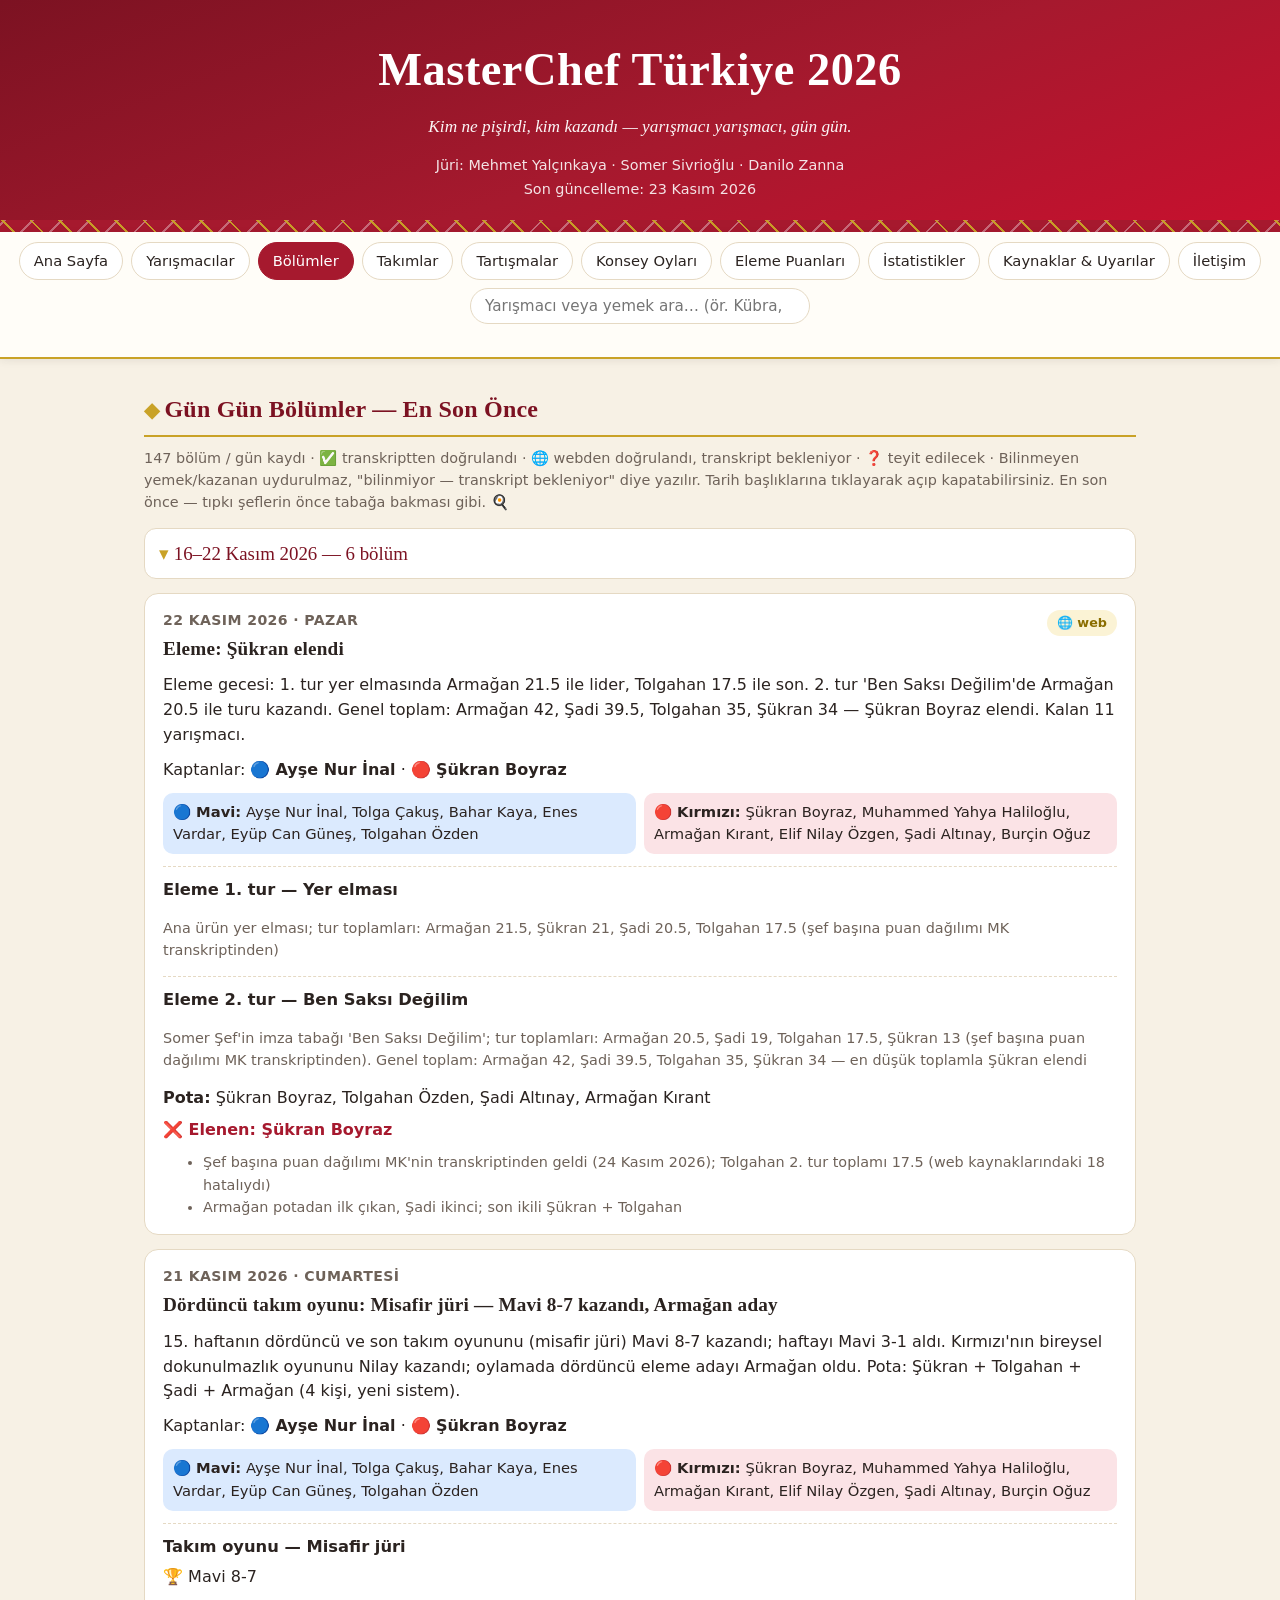
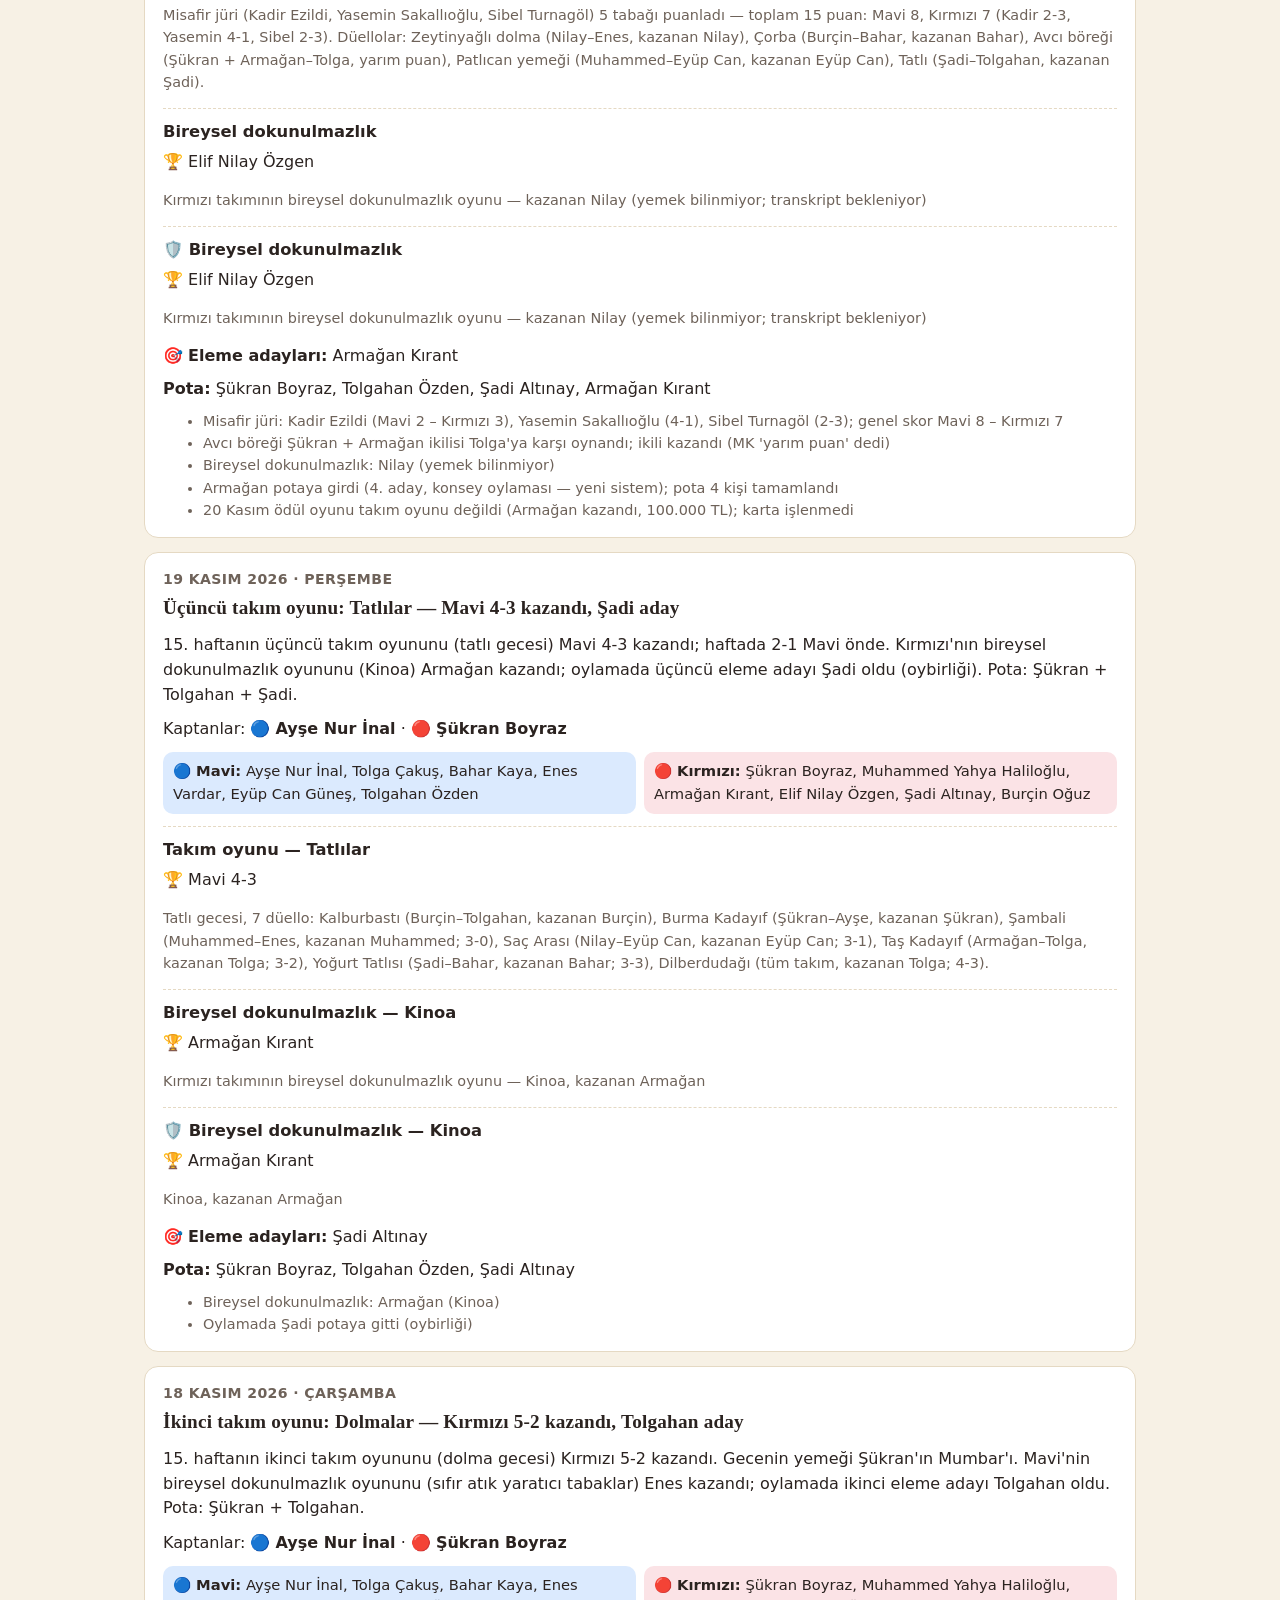
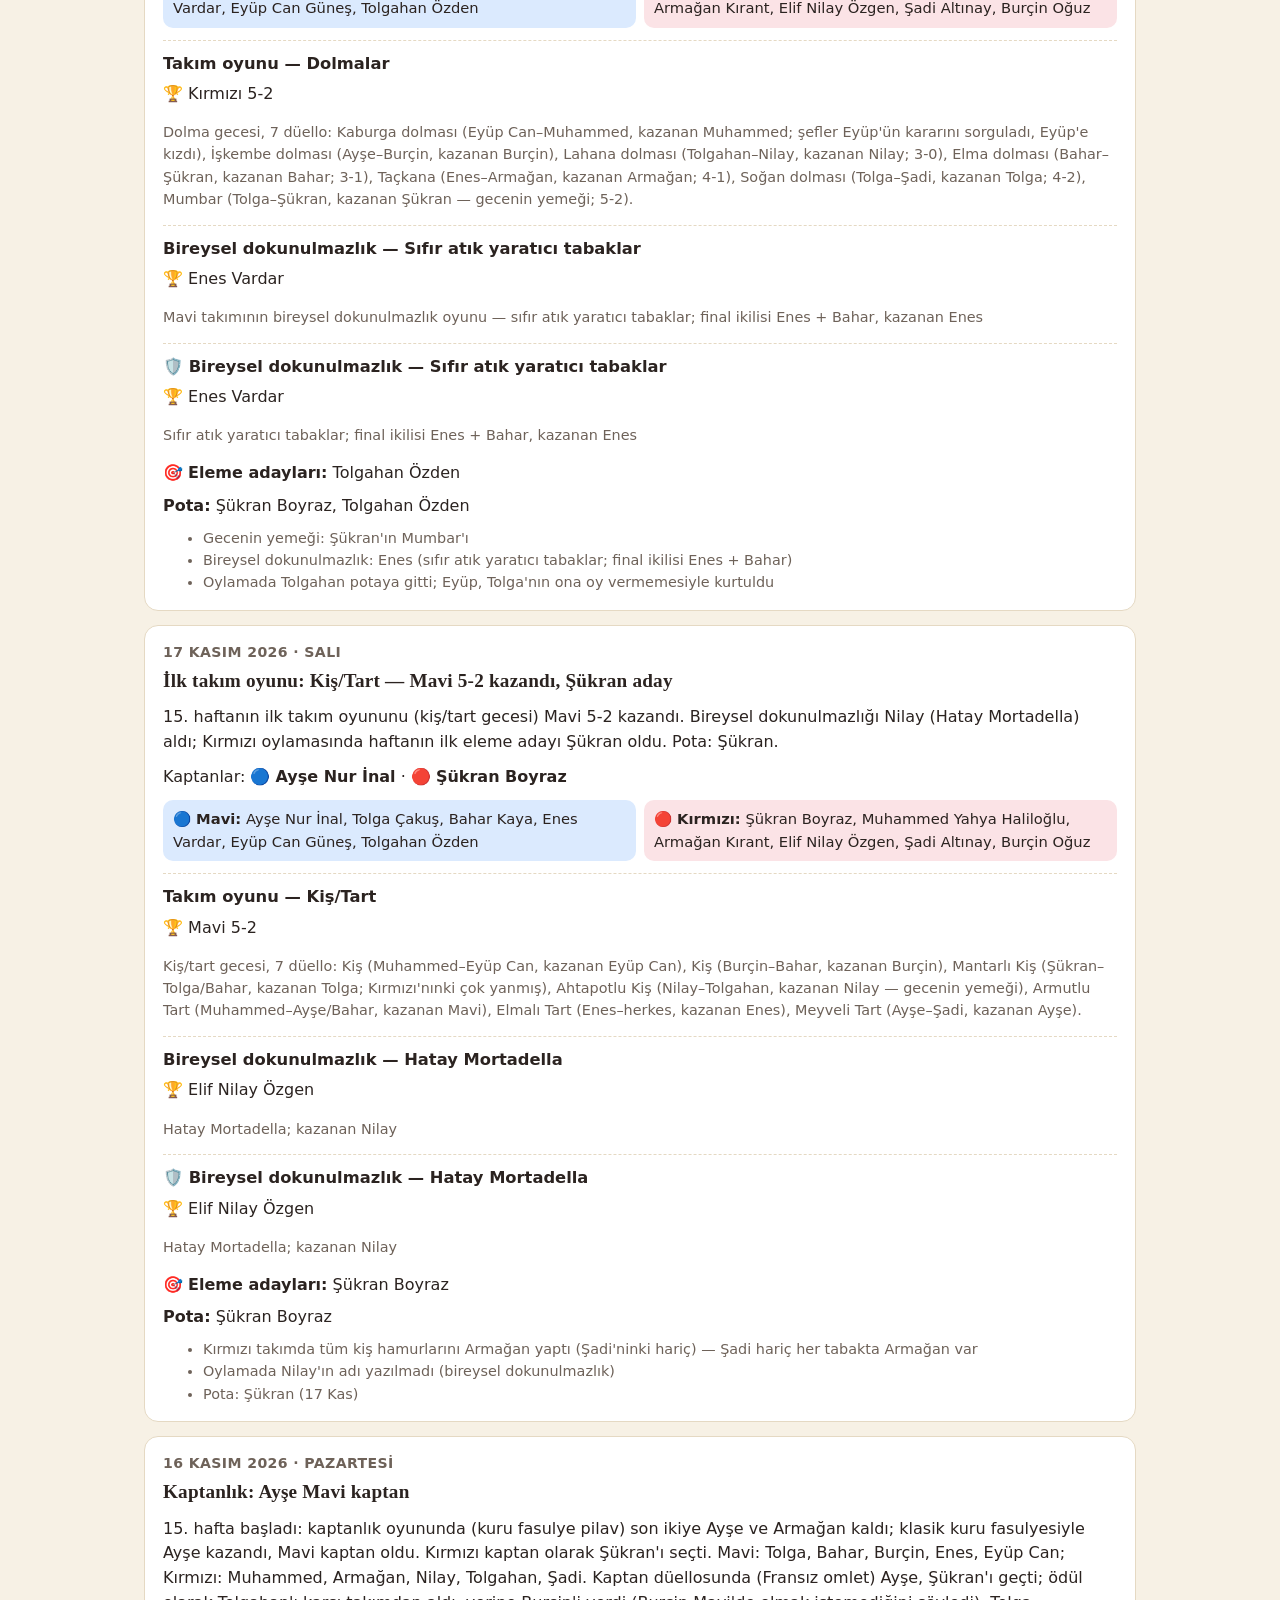
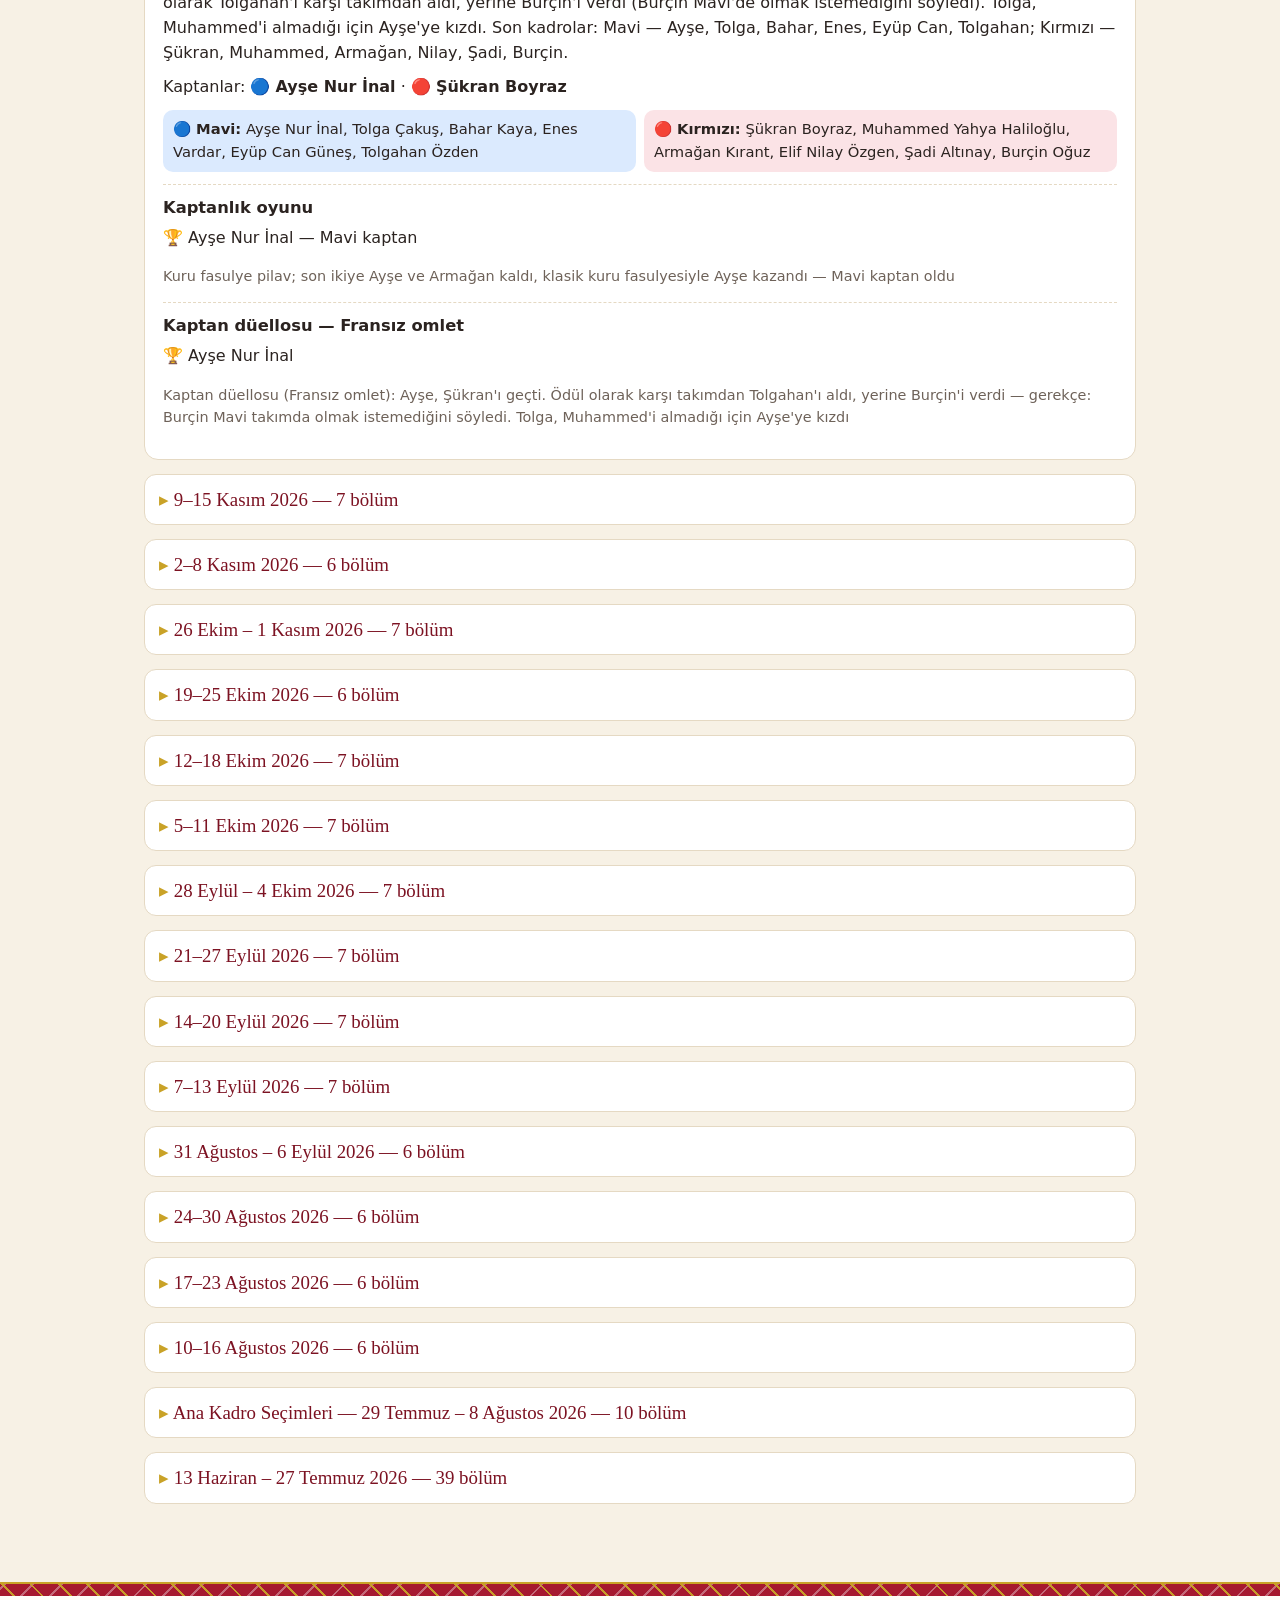
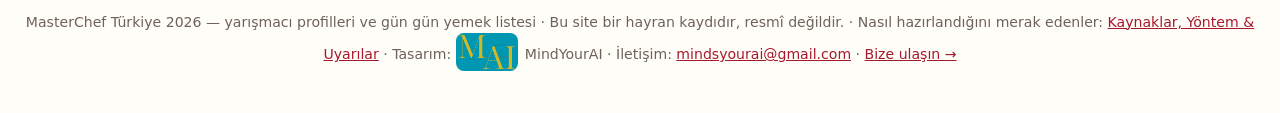
==== commit 4626b95f: "Tabak tabak sef karsilastirma grafigi + eleme gecesi yorumu + hafta->tarih temizligi (bolumler.html)" ====
--- a/bolumler.html
+++ b/bolumler.html
@@ -22,7 +22,7 @@
   <a href="takimlar.html">Takımlar</a>
   <a href="tartismalar.html">Tartışmalar</a>
   <a href="konsey.html">Konsey Oyları</a>
-  <a href="eleme.html">Eleme Puanları</a>
+  <a href="index.html#eleme-section">Eleme Puanları</a>
   <a href="istatistikler.html">İstatistikler</a>
   <a href="kaynaklar.html">Kaynaklar &amp; Uyarılar</a>
   <a href="index.html#iletisim">İletişim</a>
@@ -33,7 +33,7 @@
   <p class="no-results" id="no-results" hidden>Aradığın şey bulunamadı — ya şefler henüz tatmadı, ya da yazımı farklı. Bir de "uskumru" yazmayı dene, o hep bulunuyor. 🍽️</p>
   <section id="episodes-section">
     <h2>Gün Gün Bölümler — En Son Önce</h2>
-    <p class="note"><span id="ep-count"></span> · ✅ transkriptten doğrulandı · 🌐 webden doğrulandı, transkript bekleniyor · ❓ teyit edilecek · Bilinmeyen yemek/kazanan uydurulmaz, "bilinmiyor — transkript bekleniyor" diye yazılır. Hafta başlıklarına tıklayarak açıp kapatabilirsiniz. En son önce — tıpkı şeflerin önce tabağa bakması gibi. 🍳</p>
+    <p class="note"><span id="ep-count"></span> · ✅ transkriptten doğrulandı · 🌐 webden doğrulandı, transkript bekleniyor · ❓ teyit edilecek · Bilinmeyen yemek/kazanan uydurulmaz, "bilinmiyor — transkript bekleniyor" diye yazılır. Tarih başlıklarına tıklayarak açıp kapatabilirsiniz. En son önce — tıpkı şeflerin önce tabağa bakması gibi. 🍳</p>
     <div id="episodes"></div>
   </section>
 </main>
--- a/styles.css
+++ b/styles.css
@@ -5,6 +5,7 @@
   --ink:#2B2320; --muted:#6E6259; --line:#E5D9C3; --gold:#C9A227; --gold-bg:#F5EAD0;
   --blue:#1D4ED8; --blue-bg:#DBEAFE; --red-bg:#FBE3E6; --green:#2E7D32; --green-bg:#E2F0DF;
   --amber:#8A6D00; --amber-bg:#FBF3D5; --card:#FFFFFF;
+  --week:#C9A227; --week-dark:#7A5E00; --players:#2E7D32; --stats:#0F766E;
 }
 *{box-sizing:border-box}
 body{margin:0;font-family:system-ui,-apple-system,"Segoe UI",Roboto,Arial,sans-serif;background:var(--cream);color:var(--ink);line-height:1.55}
@@ -25,6 +26,15 @@
 main{max-width:1020px;margin:0 auto;padding:16px 14px 48px}
 h2{margin:38px 0 10px;font-size:1.5rem;border-bottom:2px solid var(--gold);padding-bottom:6px}
 h2::before{content:"◆ ";color:var(--gold);font-size:.85em}
+/* Bölüm renkleri: Bu Hafta altın, Oyuncular yeşil, İstatistikler + Eleme turkuaz */
+#week-current-section h2{border-bottom-color:var(--week)}
+#week-current-section h2::before{color:var(--week)}
+#players-section h2{border-bottom-color:var(--players)}
+#players-section h2::before{color:var(--players)}
+#team-stats-section h2{border-bottom-color:var(--stats)}
+#team-stats-section h2::before{color:var(--stats)}
+#eleme-section h2{border-bottom-color:var(--stats)}
+#eleme-section h2::before{color:var(--stats)}
 h3{margin:20px 0 8px;font-size:1.15rem}
 .summary{display:grid;grid-template-columns:repeat(auto-fit,minmax(230px,1fr));gap:12px;margin:18px 0 6px}
 .stat{background:var(--card);border:1px solid var(--line);border-top:4px solid var(--red);border-radius:12px;padding:14px 16px}
@@ -182,17 +192,6 @@
 :focus-visible{outline:3px solid var(--gold);outline-offset:2px}
 nav.sticky button:focus-visible,.filter-row button:focus-visible,.detail-close:focus-visible,.team-member:focus-visible{outline:3px solid var(--gold);outline-offset:2px}
 
-/* Nasıl kullanılır */
-.howto{margin:22px 0 6px}
-.howto-title{margin:0 0 4px}
-.howto-sub{font-size:.85rem;color:var(--muted);font-family:system-ui,-apple-system,"Segoe UI",Roboto,Arial,sans-serif;font-weight:400}
-.howto-grid{display:grid;grid-template-columns:repeat(auto-fit,minmax(240px,1fr));gap:12px;margin-top:12px}
-.howto-card{background:var(--card);border:1px solid var(--line);border-radius:14px;padding:16px 18px;transition:transform .12s ease,box-shadow .12s ease}
-.howto-card:hover{transform:translateY(-2px);box-shadow:0 6px 18px rgba(43,35,32,.12)}
-.howto-card h3{margin:6px 0 4px;font-size:1.08rem}
-.howto-card p{margin:0;font-size:.93rem;color:var(--ink)}
-.howto-num{display:inline-flex;align-items:center;justify-content:center;width:30px;height:30px;border-radius:50%;background:var(--red);color:#fff;font-weight:800;font-family:Georgia,serif;font-size:1rem}
-
 /* Arama sonucu yok */
 .no-results{background:var(--gold-bg);border:1px solid var(--gold);border-radius:12px;padding:14px 18px;margin:16px 0;font-size:.97rem}
 
@@ -222,8 +221,11 @@
 nav.sticky a.active{background:var(--red);color:#fff;border-color:var(--red)}
 nav.sticky a:focus-visible{outline:3px solid var(--gold);outline-offset:2px}
 .fan-badge{display:inline-block;margin:10px auto 0;background:rgba(255,255,255,.16);border:1px solid rgba(255,255,255,.45);border-radius:999px;padding:5px 14px;font-size:.88rem}
-main section{margin-bottom:10px}
-main section + section{margin-top:6px}
+/* ---- Bölüm ritmi: bölümler arası eşit boşluk, başlık üstte sıfır ---- */
+main>section{margin:0 0 30px}
+main>section:first-of-type{margin-top:16px}
+main>section>h2:first-child{margin-top:0}
+main>section>p.note{margin:2px 0 14px}
 
 /* Ana sayfa keşif kartları */
 .page-links{display:grid;grid-template-columns:repeat(auto-fit,minmax(240px,1fr));gap:12px;margin-top:14px}
@@ -238,8 +240,11 @@
 .record-card a:hover{color:#fff}
 
 /* Takım kombinasyonları */
-#team-combos .stat{margin:0 0 14px}
+#team-combos .stat{margin:0 0 14px;border-top-color:var(--stats)}
+#team-combos .stat-num{color:var(--stats)}
+#team-combos .stat-board{border-top-color:var(--stats)}
 #team-combos h3{margin:22px 0 8px}
+#team-combos h3::before{content:"◆ ";color:var(--stats);font-size:.85em}
 
 @media (max-width:640px){
   .teams{grid-template-columns:1fr}
@@ -250,12 +255,16 @@
   nav.sticky input[type="search"]{min-width:0;flex-basis:100%;max-width:none}
   nav.sticky a{padding:6px 11px;font-size:.88rem}
   header.hero{padding:26px 12px 0}
+  .day-card .ep-head{padding:12px 14px 10px}
+  .day-card .ep-summary,.day-card .captains,.day-card .teams,.day-card .game,.day-card .immunity,.day-card .candidates,.day-card .pot,.day-card .eliminated,.day-card .ep-notes{margin-left:14px;margin-right:14px}
+  .eleme-night h3{margin:-14px -14px 12px;padding:12px 14px 10px}
+  #juri{padding:16px 14px 14px}
 }
 
 /* ---- Ana sayfa: sezon bandı + kalan yarışmacılar (Kas 2026) ---- */
 .season-grid{display:grid;grid-template-columns:repeat(auto-fit,minmax(200px,1fr));gap:12px;margin-top:14px}
-.season-tile{background:var(--card);border:1px solid var(--line);border-radius:12px;padding:14px 16px}
-.season-num{display:block;font-size:1.55rem;font-weight:800;color:var(--red);font-family:Georgia,serif;line-height:1.15}
+.season-tile{background:var(--card);border:1px solid var(--line);border-top:4px solid var(--stats);border-radius:12px;padding:14px 16px;box-shadow:0 2px 10px rgba(43,35,32,.06)}
+.season-num{display:block;font-size:1.55rem;font-weight:800;color:var(--stats);font-family:Georgia,serif;line-height:1.15}
 .season-label{display:block;font-weight:700;margin-top:2px}
 .season-sub{display:block;color:var(--muted);font-size:.86rem;margin-top:4px}
 .season-record{border-top:4px solid var(--gold);background:var(--gold-bg)}
@@ -276,14 +285,14 @@
 
 /* ---- Jüri fotoğrafları + başarı sıralaması (Kas 2026) ---- */
 .judges{display:flex;gap:18px;justify-content:center;flex-wrap:wrap;margin:14px 0 4px}
-.judge{margin:0;text-align:center}
+.judge{margin:0;text-align:center;flex:1 1 0;min-width:0;max-width:230px}
 .judge img{width:92px;height:92px;object-fit:cover;object-position:50% 25%;border-radius:50%;border:3px solid var(--gold);display:block;margin:0 auto}
 .judge-initials{display:flex;align-items:center;justify-content:center;width:92px;height:92px;border-radius:50%;border:3px dashed var(--gold);background:var(--gold-bg);color:var(--red-dark);font-weight:800;font-size:1.5rem;font-family:Georgia,serif;margin:0 auto}
-.judge figcaption{font-weight:700;font-size:.88rem;margin-top:6px}
+.judge figcaption{font-weight:700;font-size:.88rem;margin-top:6px;line-height:1.45}
 .judge-note{display:block;font-weight:400;color:var(--muted);font-size:.78rem}
 .photo-credit{font-size:.78rem;color:var(--muted);margin:6px 0 0}
 .photo-credit a{color:var(--muted)}
-.rank-badge{display:inline-block;background:var(--red);color:#fff;font-size:.8rem;font-weight:800;border-radius:999px;padding:1px 8px;margin-right:6px;vertical-align:2px}
+.rank-badge{display:inline-block;background:var(--players);color:#fff;font-size:.8rem;font-weight:800;border-radius:999px;padding:1px 8px;margin-right:6px;vertical-align:2px}
 .recent-line{font-size:.86rem;color:var(--ink);background:var(--gold-bg);border-radius:8px;padding:7px 10px;margin:10px 0 0;text-align:left}
 .hero-poster{display:block;max-width:340px;width:88%;height:auto;margin:16px auto 4px;border-radius:14px;border:3px solid var(--gold);box-shadow:0 6px 18px rgba(0,0,0,.18)}
 .contact-form{display:grid;gap:12px;max-width:560px;margin-top:14px}
@@ -300,13 +309,16 @@
 .page-jump{display:flex;flex-wrap:wrap;gap:8px;justify-content:center;margin:14px 0 4px}
 .page-jump a{color:var(--red-dark);background:#fff;border:1px solid var(--gold);border-radius:999px;padding:6px 14px;font-weight:700;font-size:.9rem;text-decoration:none}
 .page-jump a:hover{background:var(--gold-bg)}
+.page-jump a[href="#week-current-section"]{border-color:var(--week);color:var(--week-dark)}
+.page-jump a[href="#players-section"]{border-color:var(--players);color:var(--players)}
+.page-jump a[href="#team-stats-section"],.page-jump a[href="#eleme-section"]{border-color:var(--stats);color:var(--stats)}
 .insta-link{font-size:.85rem}
 .insta-link a{color:var(--red-dark);font-weight:700;text-decoration:none}
 .insta-link a:hover{text-decoration:underline}
 p.insta-line{margin:6px 0 0}
 .judge-note a{color:var(--red-dark)}
 
-.ad-slot{border:2px dashed var(--gold);border-radius:14px;padding:18px;text-align:center;margin:18px 0;background:var(--gold-bg)}
+.ad-slot{border:2px dashed var(--gold);border-radius:14px;padding:18px;text-align:center;margin:0 0 30px;background:var(--gold-bg)}
 .ad-title{font-family:Georgia,serif;font-weight:800;font-size:1.15rem;color:var(--red-dark);margin:0 0 4px}
 .ad-text{color:var(--muted);margin:0 0 8px}
 .ad-cta{font-weight:700;color:var(--red-dark)}
@@ -315,3 +327,109 @@
 .eleme-card img{max-width:420px;width:100%;height:auto;border:1px solid var(--line);border-radius:10px}
 .eleme-card figcaption{margin-top:6px;font-size:.9rem}
 .eleme-night h4{margin:16px 0 6px;color:var(--red-dark)}
+
+/* ---- Haftalık gün kartları (Instagram kartı tarzı: kırmızı bant + altın çizgi) ---- */
+.week-label{color:var(--gold);font-size:.8em;font-weight:400}
+.week-row{margin-top:4px}
+.day-card{background:#fff;border:1px solid var(--line);border-radius:14px;overflow:hidden;margin:16px 0;padding:0;box-shadow:0 2px 10px rgba(43,35,32,.06)}
+.day-card .ep-head{background:var(--week);padding:14px 18px 12px;border-bottom:3px solid var(--ink)}
+.day-card .ep-date{color:var(--week-dark)}
+.day-card h3{color:var(--ink);margin:2px 0 0;font-size:1.25rem}
+.day-card .ep-summary,.day-card .captains,.day-card .teams,.day-card .game,.day-card .immunity,.day-card .candidates,.day-card .pot,.day-card .eliminated,.day-card .ep-notes{margin-left:18px;margin-right:18px}
+.day-card .ep-summary{margin-top:14px}
+.day-card .ep-notes{margin-bottom:16px}
+.day-card .game,.day-card .immunity{border-top:1px dashed var(--line);margin-top:12px;padding-top:10px}
+
+/* ---- Özet kartlar: yüz satırları + "Detayı gör" düğmesi ---- */
+.day-face{margin:12px 18px 0}
+.day-face p{margin:6px 0}
+.day-toggle{display:inline-block;margin:12px 18px 16px;border:1px solid var(--line);background:var(--cream);border-radius:999px;padding:8px 16px;min-height:44px;font:inherit;font-size:.9rem;font-weight:700;cursor:pointer;color:var(--ink)}
+.day-toggle:hover{border-color:var(--gold);background:var(--gold-bg)}
+.day-detail{padding:0 0 16px}
+.day-detail[hidden]{display:none}
+.detail-panel .day-toggle{margin:10px 0 0}
+.detail-panel .day-detail{padding:0}
+
+/* ---- İlk 5 ---- */
+.top5-grid{display:grid;grid-template-columns:repeat(auto-fit,minmax(260px,1fr));gap:16px;margin-top:14px}
+.top5-card{border-top:5px solid var(--red);padding:18px 20px;position:relative;box-shadow:0 2px 10px rgba(43,35,32,.06)}
+.top5-card h4{margin:0 0 10px;padding-bottom:10px;border-bottom:2px solid var(--gold)}
+.top5-card:first-child{border-top-color:var(--gold)}
+.top5-rank{position:absolute;top:12px;right:16px;font-family:Georgia,serif;font-size:1.6rem;font-weight:800;color:var(--gold)}
+.top5-card h4{font-size:1.3rem;padding-right:56px}
+.top5-score{display:block;font-family:Georgia,serif;font-size:2.6rem;font-weight:800;color:var(--red);line-height:1.05;margin-top:6px}
+.top5-score-label{font-size:.85rem;color:var(--muted);font-weight:700}
+
+/* ---- Eleme kartları: şefler + yarışmacılar ---- */
+.eleme-cards{display:grid;grid-template-columns:1fr 1fr;gap:16px;margin-top:14px}
+.eleme-stat-card{background:#fff;border:1px solid var(--line);border-top:4px solid var(--stats);border-radius:14px;padding:16px 18px;box-shadow:0 2px 10px rgba(43,35,32,.06)}
+.eleme-stat-card h3:first-child{margin-top:0}
+.eleme-stat-card h3{border-bottom:2px solid var(--gold);padding-bottom:6px}
+.eleme-stat-card h3:not(:first-child){margin-top:22px}
+@media (max-width:640px){.eleme-cards{grid-template-columns:1fr}}
+
+/* ---- Jüri (sayfanın altı): kart olarak, kasıtlı ve derli toplu ---- */
+#juri{background:var(--card);border:1px solid var(--line);border-top:4px solid var(--red);border-radius:14px;padding:20px 22px 18px;box-shadow:0 2px 10px rgba(43,35,32,.06)}
+#juri .judges{margin:18px 0 6px}
+#juri .photo-credit{text-align:center}
+
+/* ---- 2. tur: görsel cila (Kas 2026) — IG kart dili her karta ----
+   Kırmızı üst bant + altın çizgi + krem zemin; tek kart dili, tek ritim. */
+
+/* Büyük sayılar aynı hizada: tek satır yüksekliği, tek aile */
+.stat-num,.season-num{line-height:1.05}
+
+/* Öne çıkan istatistik kartları + istatistik panoları: gün kartıyla aynı gölge */
+.stat,.stat-board{box-shadow:0 2px 10px rgba(43,35,32,.06)}
+
+
+/* En iyi ikili (kırmızı kart): altın alt çizgiyle IG diline bağlanır */
+#top-pair .record-card{border-bottom:3px solid var(--gold);box-shadow:0 4px 16px rgba(43,35,32,.16)}
+
+/* Eleme gecesi kartları da gün kartı gibi: turkuaz başlık bandı + altın çizgi */
+.eleme-night{overflow:hidden}
+.eleme-night h3{margin:-16px -18px 12px;background:var(--stats);color:#fff;font-size:1.25rem;padding:14px 18px 12px;border-bottom:3px solid var(--gold)}
+.eleme-totals{margin:8px 0}
+
+/* Son kartın alt boşluğu bölüm boşluğuyla çakışmasın */
+.week-row .day-card:last-child{margin-bottom:0}
+#eleme-nights .eleme-night:last-child{margin-bottom:2px}
+
+/* Eleme kartları dar ekranda erken tek sütuna düşsün (iç tablolar 560px) */
+@media (max-width:760px){
+  .eleme-cards{grid-template-columns:1fr}
+}
+
+/* Çok dar ekran: tahmin çubukları ezilmesin, jüri alt alta dizilsin */
+@media (max-width:480px){
+  .judges{flex-direction:column;align-items:center;gap:22px}
+  .judge{flex:0 0 auto;max-width:260px}
+  .judge img,.judge-initials{width:92px;height:92px}
+}
+
+/* ---- 3 bölüm: Oyuncular — her yarışmacıya bir IG kartı ---- */
+.players-grid{display:grid;grid-template-columns:repeat(auto-fill,minmax(250px,1fr));gap:18px}
+.player-card{background:#fff;border:1px solid var(--line);border-top:4px solid var(--players);border-radius:14px;padding:0 0 14px;box-shadow:0 2px 10px rgba(43,35,32,.06);text-align:left}
+.player-card .contestant-photo{border-radius:10px 10px 0 0;margin-bottom:0}
+.player-card h4{margin:12px 16px 2px;font-size:1.25rem}
+.player-score{display:block;text-align:center;font-family:Georgia,serif;font-size:2rem;font-weight:800;color:var(--players);line-height:1.1;margin-top:6px}
+.player-score-label{display:block;text-align:center;font-size:.82rem;color:var(--muted);margin-bottom:8px}
+.player-card .c-stats{margin:0 14px}
+.player-card .c-stat b{color:var(--players)}
+.player-card .hint{margin:10px 16px 0}
+.form-board{background:#fff;border:1px solid var(--line);border-top:4px solid var(--players);border-radius:14px;padding:16px 18px;margin:0 0 18px}
+.form-board h3{margin:0 0 10px;font-size:1.15rem}
+.form-switch{display:flex;gap:8px;flex-wrap:wrap;margin-bottom:6px}
+.form-switch button{border:1px solid var(--players);background:#fff;color:var(--players);border-radius:999px;padding:8px 16px;min-height:40px;font:inherit;font-size:.9rem;font-weight:700;cursor:pointer}
+.form-switch button.active{background:var(--players);color:#fff}
+.form-list{list-style:none;margin:0;padding:0}
+.form-row{display:flex;flex-wrap:wrap;align-items:baseline;gap:2px 10px;width:100%;text-align:left;background:none;border:none;border-bottom:1px solid var(--line);padding:10px 2px;font:inherit;cursor:pointer;color:var(--ink)}
+.form-row:hover .form-name{text-decoration:underline}
+.form-rank{font-weight:800;color:var(--players);min-width:28px}
+.form-name{font-weight:700;flex:1}
+.form-points{font-family:Georgia,serif;font-size:1.4rem;font-weight:800;color:var(--players);line-height:1}
+.form-break{flex-basis:100%;margin-left:38px;font-size:.82rem;color:var(--muted)}
+.form-board .day-toggle{margin:12px 0 0}
+.form-board .note{margin:12px 0 0}
+#team-stats-section h3{margin:26px 0 8px;font-size:1.2rem}
+#team-stats-section h3::before{content:"◆ ";color:var(--stats);font-size:.85em}
